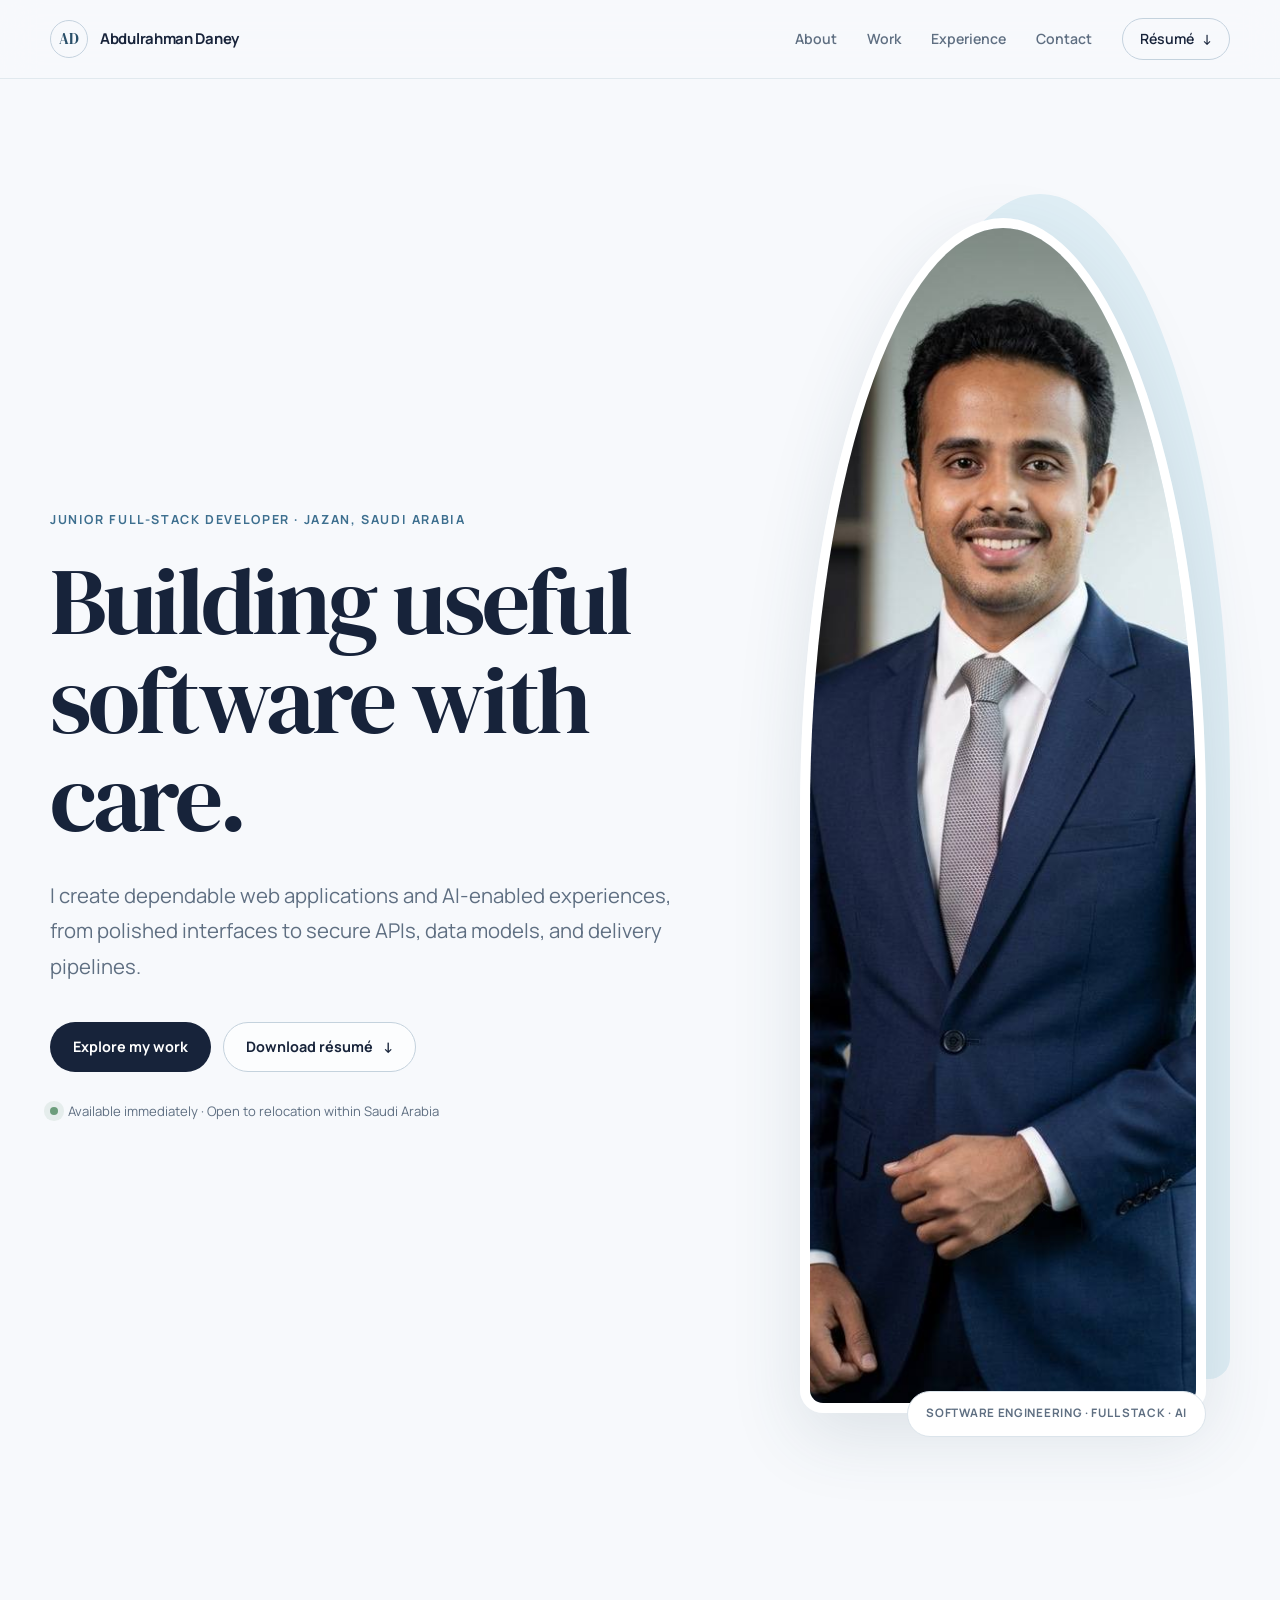
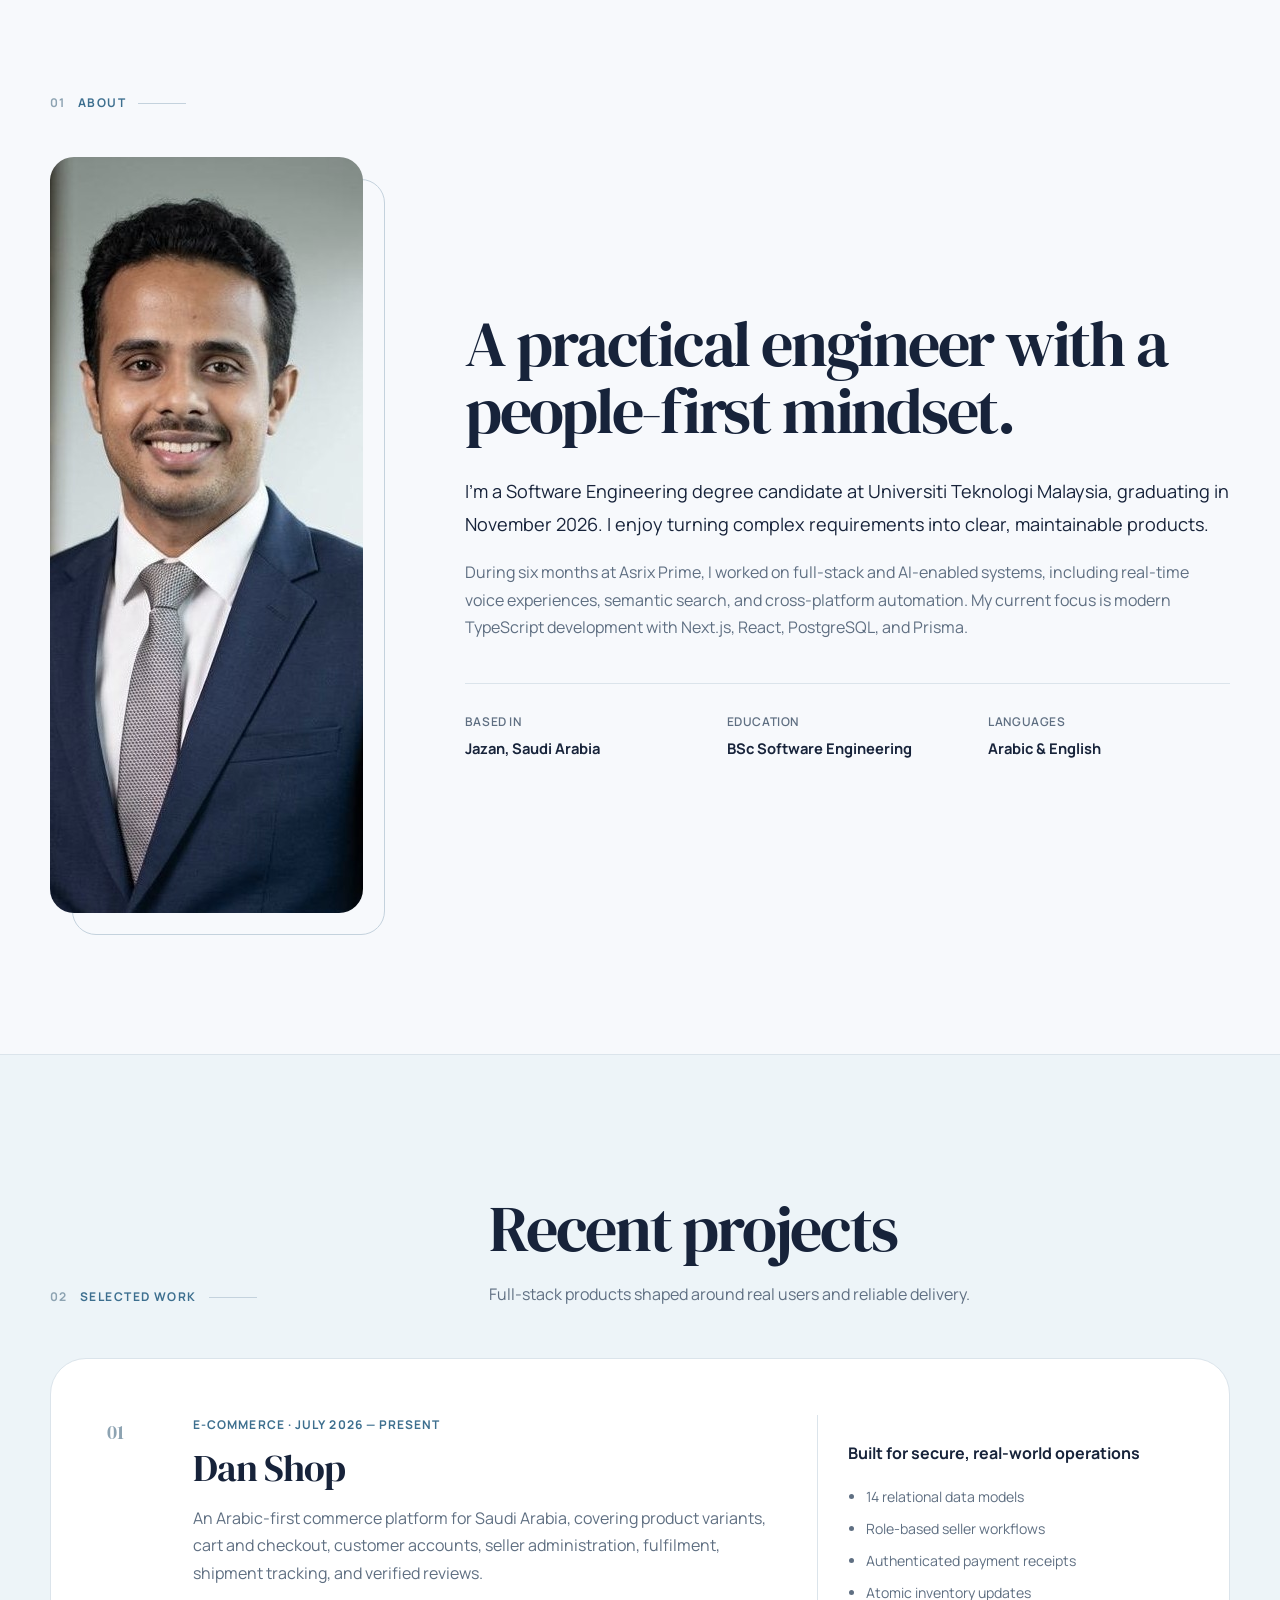
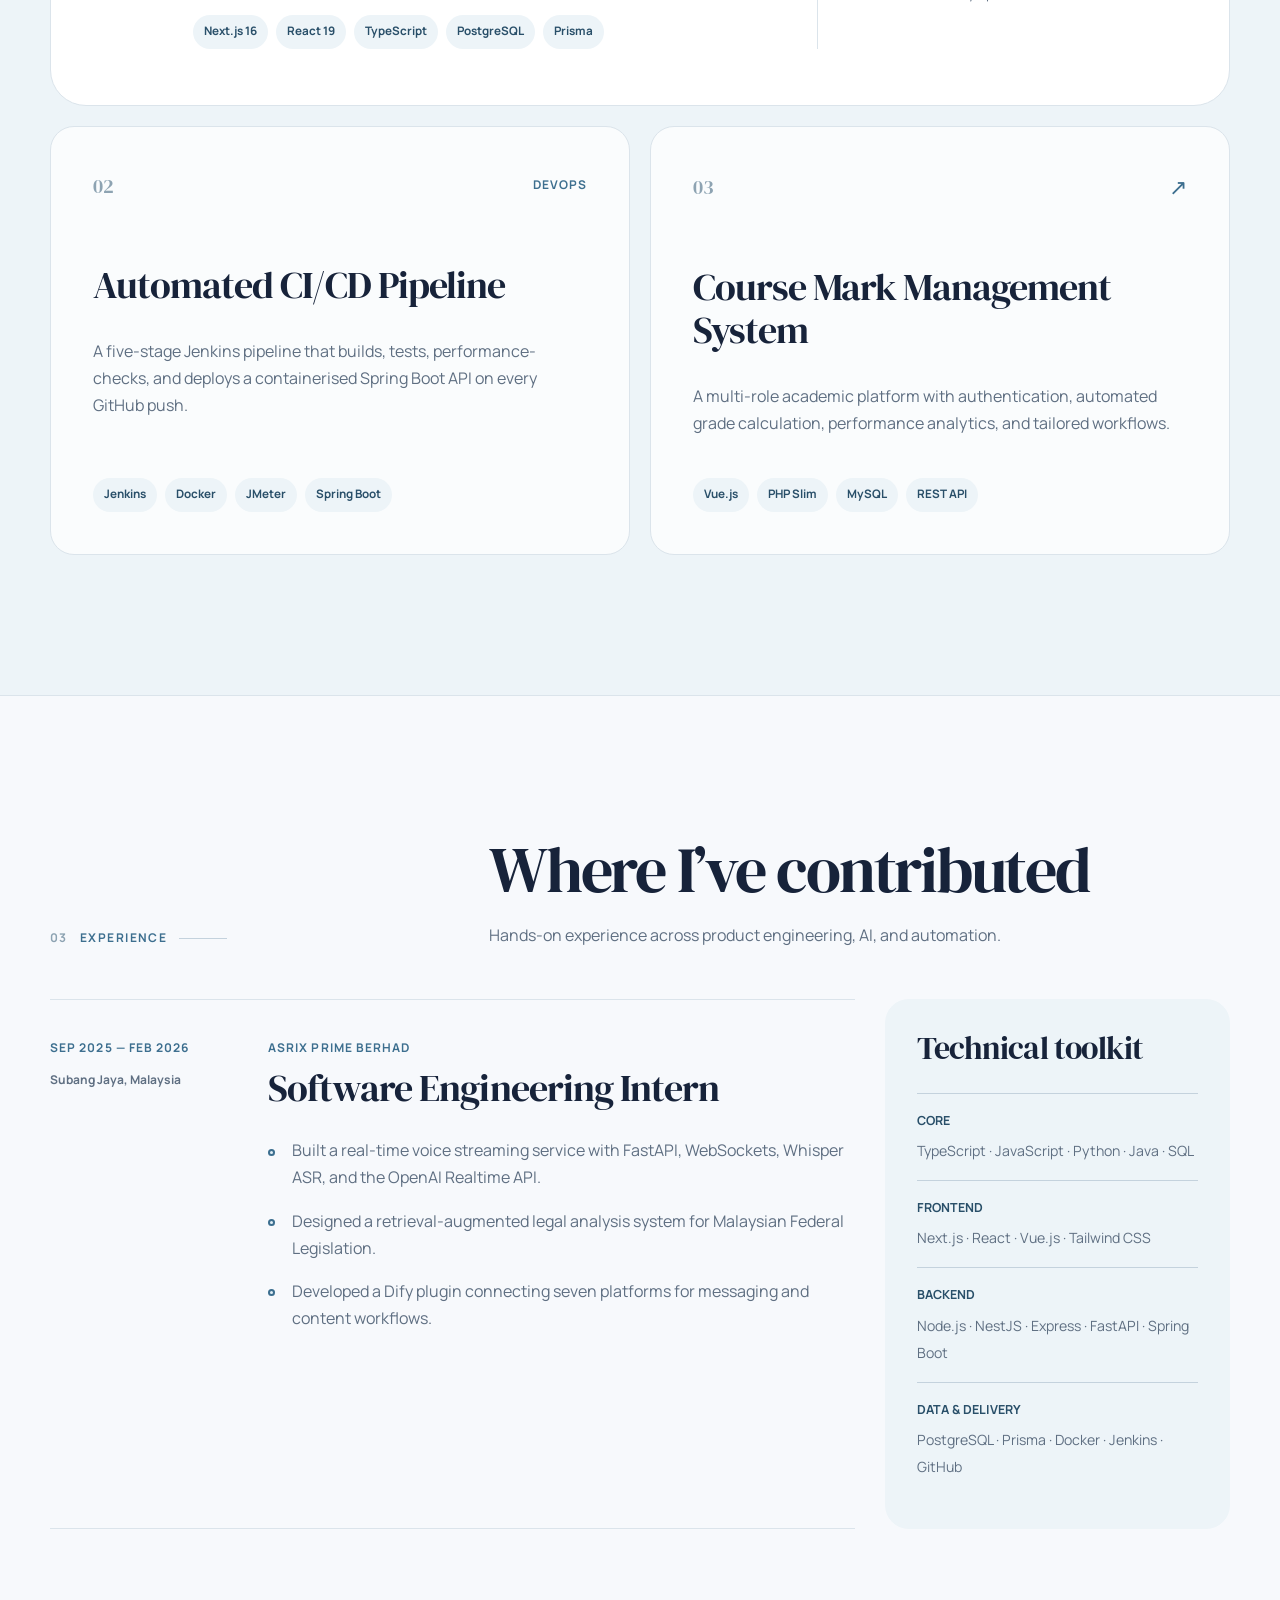
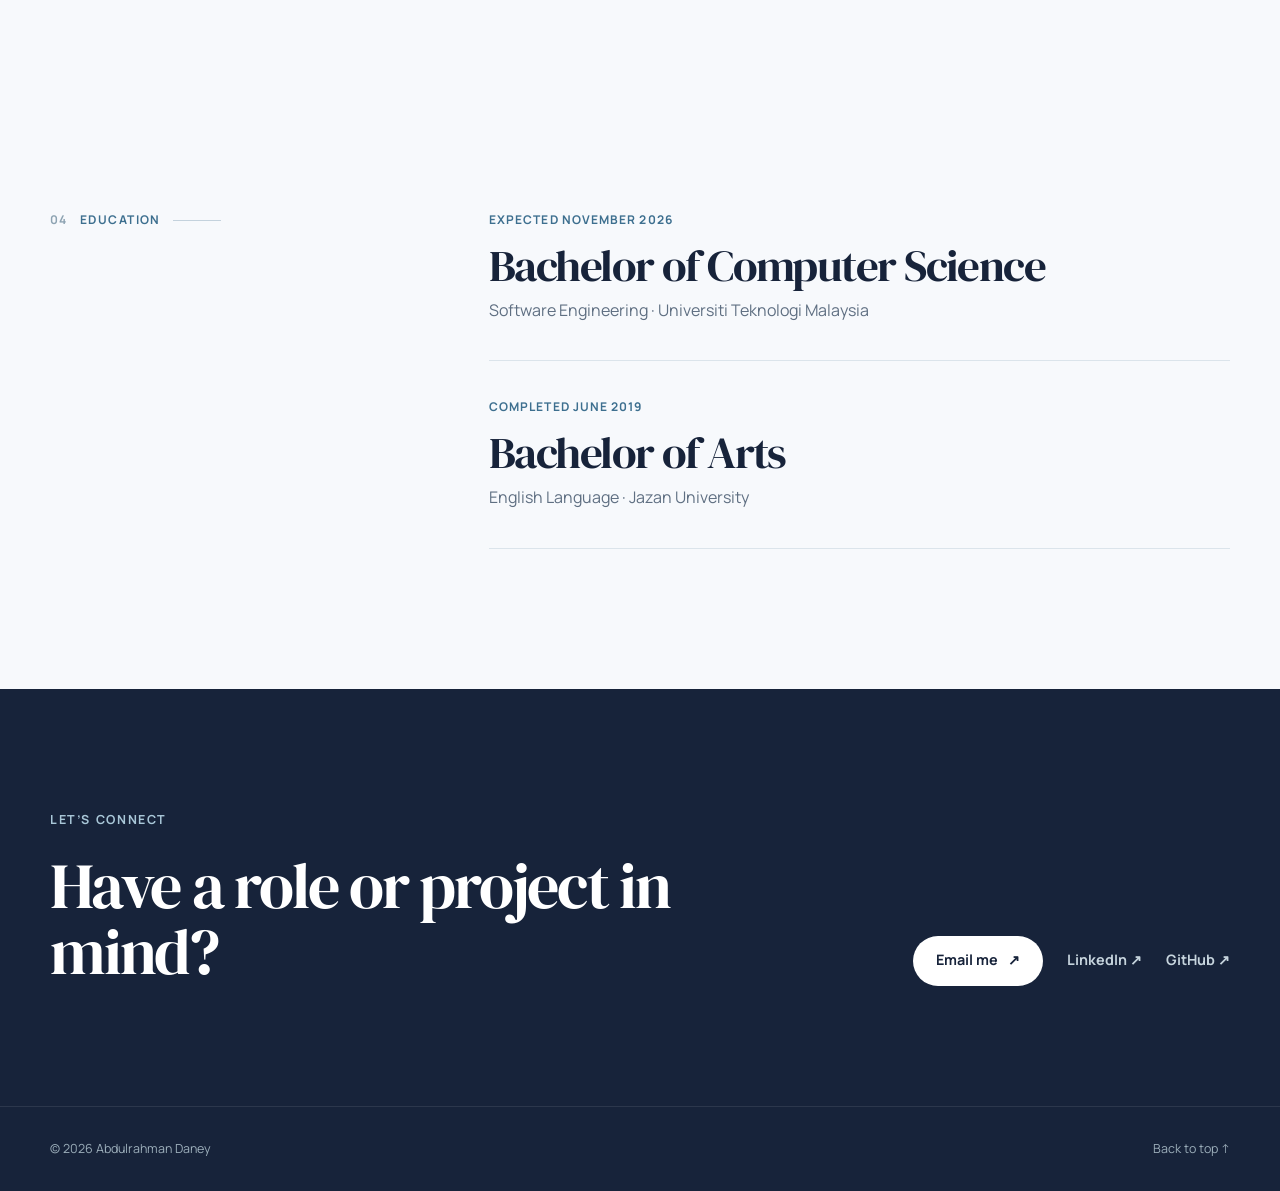
==== index.html @ d216046d "Redesign portfolio with light theme and updated resume" ====
<!DOCTYPE html>
<html lang="en">
  <head>
    <meta charset="UTF-8" />
    <meta name="viewport" content="width=device-width, initial-scale=1.0" />
    <meta
      name="description"
      content="Portfolio of Abdulrahman Daney, a junior full-stack developer building dependable web applications and AI-enabled experiences."
    />
    <meta name="theme-color" content="#f7f9fc" />
    <title>Abdulrahman Daney | Full-Stack Developer</title>
    <link rel="preconnect" href="https://fonts.googleapis.com" />
    <link rel="preconnect" href="https://fonts.gstatic.com" crossorigin />
    <link
      href="https://fonts.googleapis.com/css2?family=DM+Serif+Display&family=Manrope:wght@400;500;600;700&display=swap"
      rel="stylesheet"
    />
    <link rel="stylesheet" href="stylesheet.css" />
  </head>
  <body>
    <a class="skip-link" href="#main-content">Skip to content</a>

    <header class="site-header">
      <div class="shell nav-wrap">
        <a class="brand" href="#top" aria-label="Abdulrahman Daney, home">
          <span class="brand-mark" aria-hidden="true">AD</span>
          <span>Abdulrahman Daney</span>
        </a>

        <button
          class="menu-toggle"
          type="button"
          aria-expanded="false"
          aria-controls="site-nav"
        >
          <span class="menu-line"></span>
          <span class="menu-line"></span>
          <span class="sr-only">Open navigation</span>
        </button>

        <nav id="site-nav" class="site-nav" aria-label="Primary navigation">
          <a href="#about">About</a>
          <a href="#work">Work</a>
          <a href="#experience">Experience</a>
          <a href="#contact">Contact</a>
          <a class="nav-resume" href="Abdulrahman_Daney_Resume.pdf" download>
            Résumé <span aria-hidden="true">↓</span>
          </a>
        </nav>
      </div>
    </header>

    <main id="main-content">
      <section id="top" class="hero shell" aria-labelledby="hero-title">
        <div class="hero-copy">
          <p class="eyebrow">Junior full-stack developer · Jazan, Saudi Arabia</p>
          <h1 id="hero-title">Building useful software with care.</h1>
          <p class="hero-intro">
            I create dependable web applications and AI-enabled experiences,
            from polished interfaces to secure APIs, data models, and delivery
            pipelines.
          </p>
          <div class="hero-actions">
            <a class="button button-primary" href="#work">Explore my work</a>
            <a class="button button-secondary" href="Abdulrahman_Daney_Resume.pdf" download>
              Download résumé <span aria-hidden="true">↓</span>
            </a>
          </div>
          <p class="availability">
            <span class="status-dot" aria-hidden="true"></span>
            Available immediately · Open to relocation within Saudi Arabia
          </p>
        </div>

        <div class="hero-portrait" aria-label="Portrait of Abdulrahman Daney">
          <div class="portrait-backdrop" aria-hidden="true"></div>
          <img
            src="my photo2.jpg"
            alt="Abdulrahman Daney wearing a navy suit"
            width="864"
            height="1195"
            fetchpriority="high"
          />
          <p class="portrait-caption">Software engineering · Full stack · AI</p>
        </div>
      </section>

      <section id="about" class="section shell" aria-labelledby="about-title">
        <div class="section-label"><span>01</span> About</div>
        <div class="about-grid">
          <div class="about-image-wrap">
            <img
              src="my photo.jpg"
              alt="Close portrait of Abdulrahman Daney"
              width="603"
              height="756"
              loading="lazy"
            />
          </div>
          <div class="about-copy">
            <h2 id="about-title">A practical engineer with a people-first mindset.</h2>
            <p class="lead">
              I’m a Software Engineering degree candidate at Universiti Teknologi
              Malaysia, graduating in November 2026. I enjoy turning complex
              requirements into clear, maintainable products.
            </p>
            <p>
              During six months at Asrix Prime, I worked on full-stack and
              AI-enabled systems, including real-time voice experiences, semantic
              search, and cross-platform automation. My current focus is modern
              TypeScript development with Next.js, React, PostgreSQL, and Prisma.
            </p>
            <div class="about-facts" aria-label="Profile details">
              <div>
                <span>Based in</span>
                <strong>Jazan, Saudi Arabia</strong>
              </div>
              <div>
                <span>Education</span>
                <strong>BSc Software Engineering</strong>
              </div>
              <div>
                <span>Languages</span>
                <strong>Arabic & English</strong>
              </div>
            </div>
          </div>
        </div>
      </section>

      <section id="work" class="section section-tint" aria-labelledby="work-title">
        <div class="shell">
          <div class="section-heading">
            <div class="section-label"><span>02</span> Selected work</div>
            <div>
              <h2 id="work-title">Recent projects</h2>
              <p>Full-stack products shaped around real users and reliable delivery.</p>
            </div>
          </div>

          <article class="project-featured">
            <div class="project-number">01</div>
            <div class="project-content">
              <p class="project-type">E-commerce · July 2026 — present</p>
              <h3>Dan Shop</h3>
              <p>
                An Arabic-first commerce platform for Saudi Arabia, covering
                product variants, cart and checkout, customer accounts, seller
                administration, fulfilment, shipment tracking, and verified reviews.
              </p>
              <div class="tags" aria-label="Technologies used">
                <span>Next.js 16</span><span>React 19</span><span>TypeScript</span>
                <span>PostgreSQL</span><span>Prisma</span>
              </div>
            </div>
            <div class="project-aside">
              <p>Built for secure, real-world operations</p>
              <ul>
                <li>14 relational data models</li>
                <li>Role-based seller workflows</li>
                <li>Authenticated payment receipts</li>
                <li>Atomic inventory updates</li>
              </ul>
            </div>
          </article>

          <div class="project-grid">
            <article class="project-card">
              <div class="project-card-top">
                <span class="project-number">02</span>
                <span class="project-type">DevOps</span>
              </div>
              <h3>Automated CI/CD Pipeline</h3>
              <p>
                A five-stage Jenkins pipeline that builds, tests,
                performance-checks, and deploys a containerised Spring Boot API
                on every GitHub push.
              </p>
              <div class="tags" aria-label="Technologies used">
                <span>Jenkins</span><span>Docker</span><span>JMeter</span>
                <span>Spring Boot</span>
              </div>
            </article>

            <a
              class="project-card project-link"
              href="https://github.com/student-marks-system/student-marks-system"
              target="_blank"
              rel="noreferrer"
              aria-label="View Course Mark Management System on GitHub"
            >
              <div class="project-card-top">
                <span class="project-number">03</span>
                <span class="project-arrow" aria-hidden="true">↗</span>
              </div>
              <h3>Course Mark Management System</h3>
              <p>
                A multi-role academic platform with authentication, automated
                grade calculation, performance analytics, and tailored workflows.
              </p>
              <div class="tags" aria-label="Technologies used">
                <span>Vue.js</span><span>PHP Slim</span><span>MySQL</span>
                <span>REST API</span>
              </div>
            </a>
          </div>
        </div>
      </section>

      <section id="experience" class="section shell" aria-labelledby="experience-title">
        <div class="section-heading">
          <div class="section-label"><span>03</span> Experience</div>
          <div>
            <h2 id="experience-title">Where I’ve contributed</h2>
            <p>Hands-on experience across product engineering, AI, and automation.</p>
          </div>
        </div>

        <div class="experience-grid">
          <article class="experience-main">
            <div class="experience-meta">
              <p>Sep 2025 — Feb 2026</p>
              <p>Subang Jaya, Malaysia</p>
            </div>
            <div>
              <p class="company">Asrix Prime Berhad</p>
              <h3>Software Engineering Intern</h3>
              <ul class="detail-list">
                <li>
                  Built a real-time voice streaming service with FastAPI,
                  WebSockets, Whisper ASR, and the OpenAI Realtime API.
                </li>
                <li>
                  Designed a retrieval-augmented legal analysis system for
                  Malaysian Federal Legislation.
                </li>
                <li>
                  Developed a Dify plugin connecting seven platforms for
                  messaging and content workflows.
                </li>
              </ul>
            </div>
          </article>

          <aside class="skills-panel" aria-labelledby="skills-title">
            <h3 id="skills-title">Technical toolkit</h3>
            <div class="skill-group">
              <p>Core</p>
              <span>TypeScript · JavaScript · Python · Java · SQL</span>
            </div>
            <div class="skill-group">
              <p>Frontend</p>
              <span>Next.js · React · Vue.js · Tailwind CSS</span>
            </div>
            <div class="skill-group">
              <p>Backend</p>
              <span>Node.js · NestJS · Express · FastAPI · Spring Boot</span>
            </div>
            <div class="skill-group">
              <p>Data & delivery</p>
              <span>PostgreSQL · Prisma · Docker · Jenkins · GitHub</span>
            </div>
          </aside>
        </div>
      </section>

      <section class="section education-section shell" aria-labelledby="education-title">
        <div class="section-label"><span>04</span> Education</div>
        <div class="education-list">
          <article>
            <p>Expected November 2026</p>
            <h2 id="education-title">Bachelor of Computer Science</h2>
            <span>Software Engineering · Universiti Teknologi Malaysia</span>
          </article>
          <article>
            <p>Completed June 2019</p>
            <h2>Bachelor of Arts</h2>
            <span>English Language · Jazan University</span>
          </article>
        </div>
      </section>

      <section id="contact" class="contact-section">
        <div class="shell contact-inner">
          <div>
            <p class="eyebrow">Let’s connect</p>
            <h2>Have a role or project in mind?</h2>
          </div>
          <div class="contact-actions">
            <a class="button button-light" href="mailto:abood053111@gmail.com">
              Email me <span aria-hidden="true">↗</span>
            </a>
            <a
              href="https://www.linkedin.com/in/abdulrahman-daney-3bb663234/"
              target="_blank"
              rel="noreferrer"
            >LinkedIn <span aria-hidden="true">↗</span></a>
            <a
              href="https://github.com/abdulrahman-daney"
              target="_blank"
              rel="noreferrer"
            >GitHub <span aria-hidden="true">↗</span></a>
          </div>
        </div>
      </section>
    </main>

    <footer class="site-footer">
      <div class="shell">
        <p>© <span id="current-year"></span> Abdulrahman Daney</p>
        <a href="#top">Back to top <span aria-hidden="true">↑</span></a>
      </div>
    </footer>

    <script>
      const menuButton = document.querySelector(".menu-toggle");
      const navigation = document.querySelector(".site-nav");

      menuButton.addEventListener("click", () => {
        const isOpen = menuButton.getAttribute("aria-expanded") === "true";
        menuButton.setAttribute("aria-expanded", String(!isOpen));
        navigation.classList.toggle("is-open", !isOpen);
      });

      navigation.querySelectorAll("a").forEach((link) => {
        link.addEventListener("click", () => {
          menuButton.setAttribute("aria-expanded", "false");
          navigation.classList.remove("is-open");
        });
      });

      document.getElementById("current-year").textContent = new Date().getFullYear();
    </script>
  </body>
</html>
---- stylesheet.css ----
:root {
  --canvas: #f7f9fc;
  --surface: #ffffff;
  --surface-soft: #edf4f8;
  --ink: #17233a;
  --muted: #5f6f82;
  --accent: #3d6f8f;
  --accent-dark: #294f69;
  --accent-soft: #dfeef5;
  --line: #dbe4eb;
  --line-strong: #c4d2dd;
  --serif: "DM Serif Display", Georgia, serif;
  --sans: "Manrope", "Segoe UI", sans-serif;
  --shadow: 0 24px 70px rgba(47, 75, 96, 0.13);
  --radius-sm: 12px;
  --radius-md: 24px;
  --radius-lg: 36px;
}

* {
  box-sizing: border-box;
}

html {
  scroll-behavior: smooth;
  scroll-padding-top: 96px;
}

body {
  margin: 0;
  background: var(--canvas);
  color: var(--ink);
  font-family: var(--sans);
  font-size: 1rem;
  line-height: 1.7;
  -webkit-font-smoothing: antialiased;
}

img {
  display: block;
  max-width: 100%;
}

a {
  color: inherit;
  text-decoration: none;
}

button,
a {
  -webkit-tap-highlight-color: transparent;
}

:focus-visible {
  outline: 3px solid rgba(61, 111, 143, 0.4);
  outline-offset: 4px;
}

.skip-link {
  position: fixed;
  top: 12px;
  left: 12px;
  z-index: 100;
  padding: 10px 16px;
  border-radius: 8px;
  background: var(--ink);
  color: #fff;
  transform: translateY(-150%);
}

.skip-link:focus {
  transform: translateY(0);
}

.sr-only {
  position: absolute;
  width: 1px;
  height: 1px;
  padding: 0;
  margin: -1px;
  overflow: hidden;
  clip: rect(0, 0, 0, 0);
  white-space: nowrap;
  border: 0;
}

.shell {
  width: min(1180px, calc(100% - 48px));
  margin-inline: auto;
}

.site-header {
  position: sticky;
  top: 0;
  z-index: 50;
  border-bottom: 1px solid rgba(219, 228, 235, 0.78);
  background: rgba(247, 249, 252, 0.88);
  backdrop-filter: blur(18px);
}

.nav-wrap {
  display: flex;
  min-height: 78px;
  align-items: center;
  justify-content: space-between;
}

.brand {
  display: inline-flex;
  align-items: center;
  gap: 12px;
  font-size: 0.93rem;
  font-weight: 700;
  letter-spacing: -0.02em;
}

.brand-mark {
  display: grid;
  width: 38px;
  height: 38px;
  place-items: center;
  border: 1px solid var(--line-strong);
  border-radius: 50%;
  color: var(--accent-dark);
  font-family: var(--serif);
  font-size: 0.95rem;
  font-weight: 400;
}

.site-nav {
  display: flex;
  align-items: center;
  gap: 30px;
  color: var(--muted);
  font-size: 0.88rem;
  font-weight: 600;
}

.site-nav a {
  transition: color 180ms ease;
}

.site-nav a:hover {
  color: var(--accent-dark);
}

.site-nav .nav-resume {
  display: inline-flex;
  min-height: 42px;
  align-items: center;
  gap: 8px;
  padding: 0 17px;
  border: 1px solid var(--line-strong);
  border-radius: 999px;
  color: var(--ink);
}

.menu-toggle {
  display: none;
  width: 44px;
  height: 44px;
  border: 1px solid var(--line);
  border-radius: 50%;
  background: var(--surface);
}

.menu-line {
  display: block;
  width: 18px;
  height: 1.5px;
  margin: 5px auto;
  background: var(--ink);
}

.hero {
  display: grid;
  min-height: calc(100vh - 78px);
  grid-template-columns: minmax(0, 1.08fr) minmax(340px, 0.78fr);
  gap: clamp(48px, 8vw, 116px);
  align-items: center;
  padding-block: clamp(68px, 9vw, 124px);
}

.eyebrow {
  margin: 0 0 22px;
  color: var(--accent);
  font-size: 0.78rem;
  font-weight: 700;
  letter-spacing: 0.13em;
  text-transform: uppercase;
}

.hero h1,
.section h2,
.contact-section h2 {
  margin: 0;
  font-family: var(--serif);
  font-weight: 400;
  letter-spacing: -0.035em;
  line-height: 1.04;
}

.hero h1 {
  max-width: 710px;
  font-size: clamp(4rem, 7.4vw, 7rem);
}

.hero-intro {
  max-width: 650px;
  margin: 30px 0 0;
  color: var(--muted);
  font-size: clamp(1.08rem, 1.65vw, 1.27rem);
  line-height: 1.75;
}

.hero-actions {
  display: flex;
  flex-wrap: wrap;
  gap: 12px;
  margin-top: 38px;
}

.button {
  display: inline-flex;
  min-height: 50px;
  align-items: center;
  justify-content: center;
  gap: 10px;
  padding: 0 22px;
  border: 1px solid transparent;
  border-radius: 999px;
  font-size: 0.9rem;
  font-weight: 700;
  transition: transform 180ms ease, background 180ms ease, border-color 180ms ease;
}

.button:hover {
  transform: translateY(-2px);
}

.button-primary {
  background: var(--ink);
  color: #fff;
}

.button-primary:hover {
  background: var(--accent-dark);
}

.button-secondary {
  border-color: var(--line-strong);
  background: rgba(255, 255, 255, 0.66);
}

.button-secondary:hover {
  border-color: var(--accent);
}

.availability {
  display: flex;
  align-items: center;
  gap: 10px;
  margin: 28px 0 0;
  color: var(--muted);
  font-size: 0.82rem;
}

.status-dot {
  width: 8px;
  height: 8px;
  border-radius: 50%;
  background: #6c9d7c;
  box-shadow: 0 0 0 6px rgba(108, 157, 124, 0.13);
}

.hero-portrait {
  position: relative;
  justify-self: end;
  width: min(100%, 430px);
  padding: 24px 24px 0 0;
}

.portrait-backdrop {
  position: absolute;
  inset: 0 0 58px 50px;
  border-radius: 52% 52% 22px 22px;
  background: var(--accent-soft);
}

.hero-portrait img {
  position: relative;
  z-index: 1;
  width: 100%;
  aspect-ratio: 4 / 5;
  border: 10px solid var(--surface);
  border-radius: 52% 52% 24px 24px;
  box-shadow: var(--shadow);
  object-fit: cover;
  object-position: center 16%;
}

.portrait-caption {
  position: relative;
  z-index: 2;
  width: fit-content;
  margin: -22px 0 0 auto;
  padding: 12px 18px;
  border: 1px solid var(--line);
  border-radius: 999px;
  background: var(--surface);
  color: var(--muted);
  font-size: 0.73rem;
  font-weight: 700;
  letter-spacing: 0.06em;
  text-transform: uppercase;
}

.section {
  padding-block: clamp(88px, 11vw, 150px);
}

.section-tint {
  border-block: 1px solid var(--line);
  background: var(--surface-soft);
}

.section-label {
  display: flex;
  align-items: center;
  gap: 12px;
  color: var(--accent);
  font-size: 0.75rem;
  font-weight: 700;
  letter-spacing: 0.12em;
  text-transform: uppercase;
}

.section-label::after {
  width: 48px;
  height: 1px;
  background: var(--line-strong);
  content: "";
}

.section-label span {
  color: #8da3b2;
}

.about-grid {
  display: grid;
  grid-template-columns: minmax(240px, 0.58fr) minmax(0, 1.42fr);
  gap: clamp(52px, 8vw, 110px);
  align-items: center;
  margin-top: 44px;
}

.about-image-wrap {
  position: relative;
  max-width: 340px;
}

.about-image-wrap::before {
  position: absolute;
  inset: 22px -22px -22px 22px;
  z-index: -1;
  border: 1px solid var(--line-strong);
  border-radius: var(--radius-md);
  content: "";
}

.about-image-wrap img {
  width: 100%;
  aspect-ratio: 4 / 5;
  border-radius: var(--radius-md);
  object-fit: cover;
  object-position: center 14%;
  filter: saturate(0.82);
}

.about-copy h2,
.section-heading h2,
.contact-section h2 {
  font-size: clamp(2.65rem, 5vw, 4.5rem);
}

.about-copy .lead {
  margin: 30px 0 18px;
  color: var(--ink);
  font-size: 1.13rem;
  line-height: 1.85;
}

.about-copy > p:not(.lead) {
  color: var(--muted);
}

.about-facts {
  display: grid;
  grid-template-columns: repeat(3, 1fr);
  gap: 20px;
  margin-top: 42px;
  padding-top: 28px;
  border-top: 1px solid var(--line);
}

.about-facts div {
  display: flex;
  flex-direction: column;
  gap: 5px;
}

.about-facts span {
  color: var(--muted);
  font-size: 0.75rem;
  font-weight: 600;
  letter-spacing: 0.05em;
  text-transform: uppercase;
}

.about-facts strong {
  font-size: 0.92rem;
  line-height: 1.5;
}

.section-heading {
  display: grid;
  grid-template-columns: 0.7fr 1.3fr;
  gap: 40px;
  align-items: end;
  margin-bottom: 50px;
}

.section-heading p {
  max-width: 570px;
  margin: 18px 0 0;
  color: var(--muted);
}

.project-featured {
  display: grid;
  grid-template-columns: 56px minmax(0, 1.25fr) minmax(240px, 0.75fr);
  gap: 30px;
  padding: clamp(30px, 5vw, 56px);
  border: 1px solid var(--line);
  border-radius: var(--radius-lg);
  background: var(--surface);
}

.project-number {
  color: #8da3b2;
  font-family: var(--serif);
  font-size: 1.25rem;
}

.project-type,
.experience-meta p,
.company,
.education-list article > p {
  margin: 0;
  color: var(--accent);
  font-size: 0.75rem;
  font-weight: 700;
  letter-spacing: 0.09em;
  text-transform: uppercase;
}

.project-content h3,
.project-card h3,
.experience-main h3,
.skills-panel h3 {
  margin: 11px 0 16px;
  font-family: var(--serif);
  font-size: clamp(1.8rem, 3vw, 2.7rem);
  font-weight: 400;
  letter-spacing: -0.025em;
  line-height: 1.12;
}

.project-content > p:not(.project-type),
.project-card > p {
  color: var(--muted);
}

.project-aside {
  align-self: stretch;
  padding: 25px 0 25px 30px;
  border-left: 1px solid var(--line);
}

.project-aside > p {
  margin-top: 0;
  font-weight: 700;
}

.project-aside ul {
  margin: 18px 0 0;
  padding-left: 18px;
  color: var(--muted);
  font-size: 0.88rem;
}

.project-aside li + li {
  margin-top: 8px;
}

.tags {
  display: flex;
  flex-wrap: wrap;
  gap: 8px;
  margin-top: 28px;
}

.tags span {
  padding: 7px 11px;
  border-radius: 999px;
  background: var(--surface-soft);
  color: var(--accent-dark);
  font-size: 0.73rem;
  font-weight: 700;
}

.project-grid {
  display: grid;
  grid-template-columns: repeat(2, 1fr);
  gap: 20px;
  margin-top: 20px;
}

.project-card {
  display: flex;
  min-height: 380px;
  flex-direction: column;
  padding: clamp(28px, 4vw, 42px);
  border: 1px solid var(--line);
  border-radius: var(--radius-md);
  background: rgba(255, 255, 255, 0.74);
}

.project-card-top {
  display: flex;
  align-items: center;
  justify-content: space-between;
}

.project-card h3 {
  margin-top: 60px;
}

.project-card .tags {
  margin-top: auto;
  padding-top: 24px;
}

.project-arrow {
  color: var(--accent);
  font-size: 1.35rem;
  transition: transform 180ms ease;
}

.project-link {
  transition: border-color 180ms ease, transform 180ms ease, box-shadow 180ms ease;
}

.project-link:hover {
  border-color: var(--line-strong);
  box-shadow: 0 18px 50px rgba(47, 75, 96, 0.09);
  transform: translateY(-4px);
}

.project-link:hover .project-arrow {
  transform: translate(3px, -3px);
}

.experience-grid {
  display: grid;
  grid-template-columns: minmax(0, 1.4fr) minmax(280px, 0.6fr);
  gap: 30px;
}

.experience-main {
  display: grid;
  grid-template-columns: 180px minmax(0, 1fr);
  gap: 38px;
  padding: 38px 0;
  border-block: 1px solid var(--line);
}

.experience-meta p + p {
  margin-top: 12px;
  color: var(--muted);
  letter-spacing: 0;
  text-transform: none;
}

.experience-main .company {
  margin-bottom: 8px;
}

.experience-main h3 {
  margin-top: 0;
}

.detail-list {
  margin: 28px 0 0;
  padding: 0;
  list-style: none;
}

.detail-list li {
  position: relative;
  padding-left: 24px;
  color: var(--muted);
}

.detail-list li::before {
  position: absolute;
  top: 0.72em;
  left: 0;
  width: 7px;
  height: 7px;
  border-radius: 50%;
  background: var(--accent-soft);
  box-shadow: inset 0 0 0 2px var(--accent);
  content: "";
}

.detail-list li + li {
  margin-top: 16px;
}

.skills-panel {
  padding: 32px;
  border-radius: var(--radius-md);
  background: var(--surface-soft);
}

.skills-panel h3 {
  margin: 0 0 26px;
  font-size: 2rem;
}

.skill-group {
  padding: 16px 0;
  border-top: 1px solid var(--line-strong);
}

.skill-group p {
  margin: 0 0 6px;
  color: var(--accent-dark);
  font-size: 0.78rem;
  font-weight: 700;
  text-transform: uppercase;
}

.skill-group span {
  color: var(--muted);
  font-size: 0.88rem;
}

.education-section {
  display: grid;
  grid-template-columns: 0.7fr 1.3fr;
  gap: 40px;
}

.education-section .section-label {
  align-self: start;
}

.education-list article {
  padding: 0 0 36px;
  border-bottom: 1px solid var(--line);
}

.education-list article + article {
  padding-top: 36px;
}

.education-list h2 {
  margin: 12px 0 8px;
  font-size: clamp(2rem, 3.5vw, 3.3rem);
}

.education-list span {
  color: var(--muted);
}

.contact-section {
  background: var(--ink);
  color: #fff;
}

.contact-inner {
  display: grid;
  grid-template-columns: minmax(0, 1.2fr) minmax(330px, 0.8fr);
  gap: 48px;
  align-items: end;
  padding-block: clamp(76px, 10vw, 120px);
}

.contact-section .eyebrow {
  color: #a9c7d8;
}

.contact-section h2 {
  max-width: 690px;
}

.contact-actions {
  display: flex;
  flex-wrap: wrap;
  gap: 16px 24px;
  align-items: center;
  justify-content: flex-end;
}

.contact-actions > a:not(.button) {
  padding-block: 12px;
  color: #c6d4dd;
  font-size: 0.9rem;
  font-weight: 700;
}

.contact-actions > a:hover {
  color: #fff;
}

.button-light {
  background: #fff;
  color: var(--ink);
}

.site-footer {
  border-top: 1px solid rgba(255, 255, 255, 0.09);
  background: var(--ink);
  color: #9caeba;
}

.site-footer .shell {
  display: flex;
  min-height: 84px;
  align-items: center;
  justify-content: space-between;
  font-size: 0.78rem;
}

.site-footer p {
  margin: 0;
}

.site-footer a:hover {
  color: #fff;
}

@media (max-width: 920px) {
  .hero {
    min-height: auto;
    grid-template-columns: 1fr 0.72fr;
    gap: 40px;
  }

  .hero h1 {
    font-size: clamp(3.7rem, 9vw, 5.5rem);
  }

  .about-facts {
    grid-template-columns: 1fr;
  }

  .project-featured {
    grid-template-columns: 42px 1fr;
  }

  .project-aside {
    grid-column: 2;
    padding: 24px 0 0;
    border-top: 1px solid var(--line);
    border-left: 0;
  }

  .experience-grid {
    grid-template-columns: 1fr;
  }

  .contact-inner {
    grid-template-columns: 1fr;
    align-items: start;
  }

  .contact-actions {
    justify-content: flex-start;
  }
}

@media (max-width: 760px) {
  .shell {
    width: min(100% - 32px, 620px);
  }

  .nav-wrap {
    min-height: 70px;
  }

  .menu-toggle {
    display: block;
  }

  .site-nav {
    position: absolute;
    top: 69px;
    right: 16px;
    left: 16px;
    display: none;
    flex-direction: column;
    align-items: stretch;
    gap: 0;
    padding: 16px;
    border: 1px solid var(--line);
    border-radius: 18px;
    background: var(--surface);
    box-shadow: var(--shadow);
  }

  .site-nav.is-open {
    display: flex;
  }

  .site-nav a {
    padding: 12px 10px;
  }

  .site-nav .nav-resume {
    margin-top: 8px;
    justify-content: center;
  }

  .hero {
    grid-template-columns: 1fr;
    padding-block: 58px 88px;
  }

  .hero h1 {
    font-size: clamp(3.3rem, 16vw, 5rem);
  }

  .hero-portrait {
    width: min(88%, 390px);
    justify-self: center;
    margin-top: 20px;
  }

  .about-grid,
  .section-heading,
  .education-section {
    grid-template-columns: 1fr;
  }

  .about-image-wrap {
    width: min(74%, 320px);
  }

  .project-featured {
    grid-template-columns: 1fr;
  }

  .project-featured > .project-number,
  .project-aside {
    grid-column: 1;
  }

  .project-grid {
    grid-template-columns: 1fr;
  }

  .project-card {
    min-height: 340px;
  }

  .experience-main {
    grid-template-columns: 1fr;
  }
}

@media (max-width: 480px) {
  .brand > span:last-child {
    display: none;
  }

  .hero-actions {
    flex-direction: column;
  }

  .button {
    width: 100%;
  }

  .availability {
    align-items: flex-start;
  }

  .status-dot {
    flex: 0 0 auto;
    margin-top: 8px;
  }

  .portrait-caption {
    margin-inline: auto;
    text-align: center;
  }

  .project-featured,
  .project-card,
  .skills-panel {
    border-radius: 20px;
  }

  .contact-actions {
    align-items: stretch;
    flex-direction: column;
  }

  .contact-actions > a:not(.button) {
    border-bottom: 1px solid rgba(255, 255, 255, 0.14);
  }

  .site-footer .shell {
    min-height: 100px;
    flex-direction: column;
    justify-content: center;
    gap: 6px;
  }
}

@media (prefers-reduced-motion: reduce) {
  html {
    scroll-behavior: auto;
  }

  *,
  *::before,
  *::after {
    transition-duration: 0.01ms !important;
  }
}
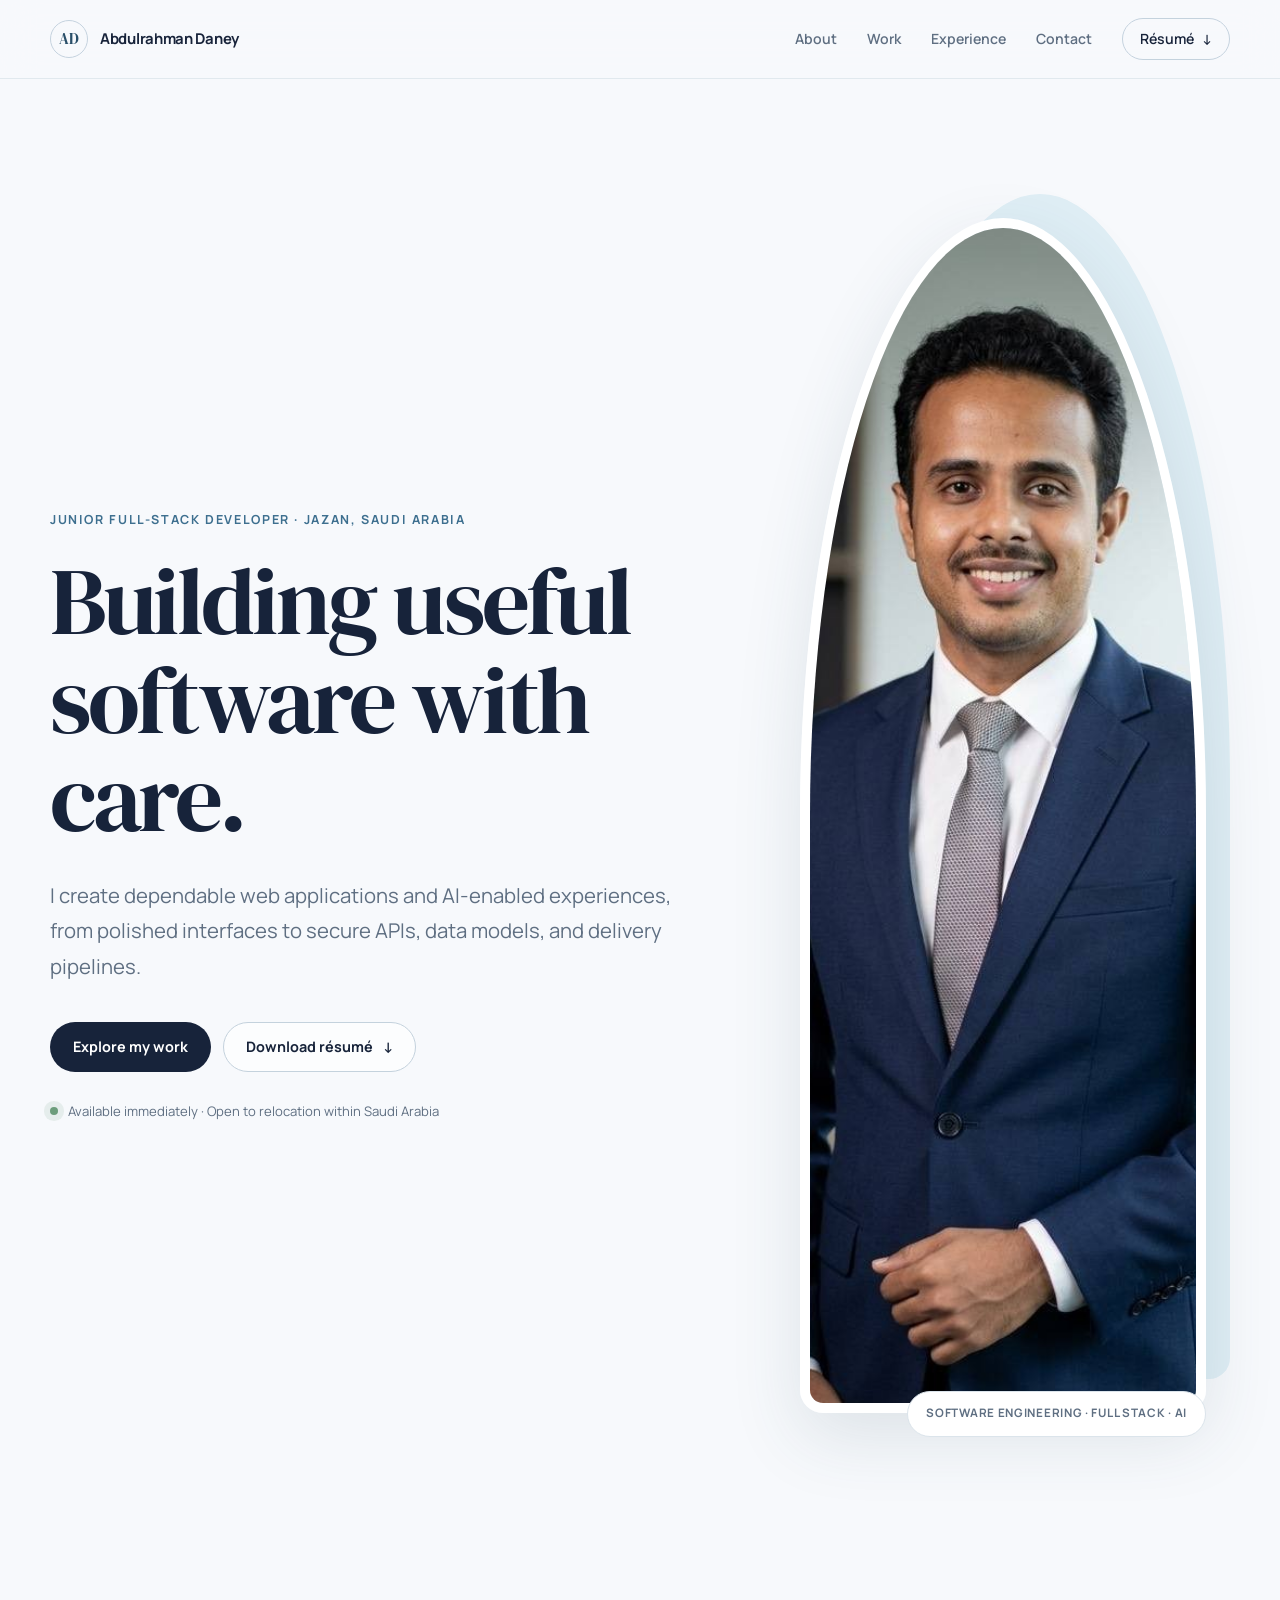
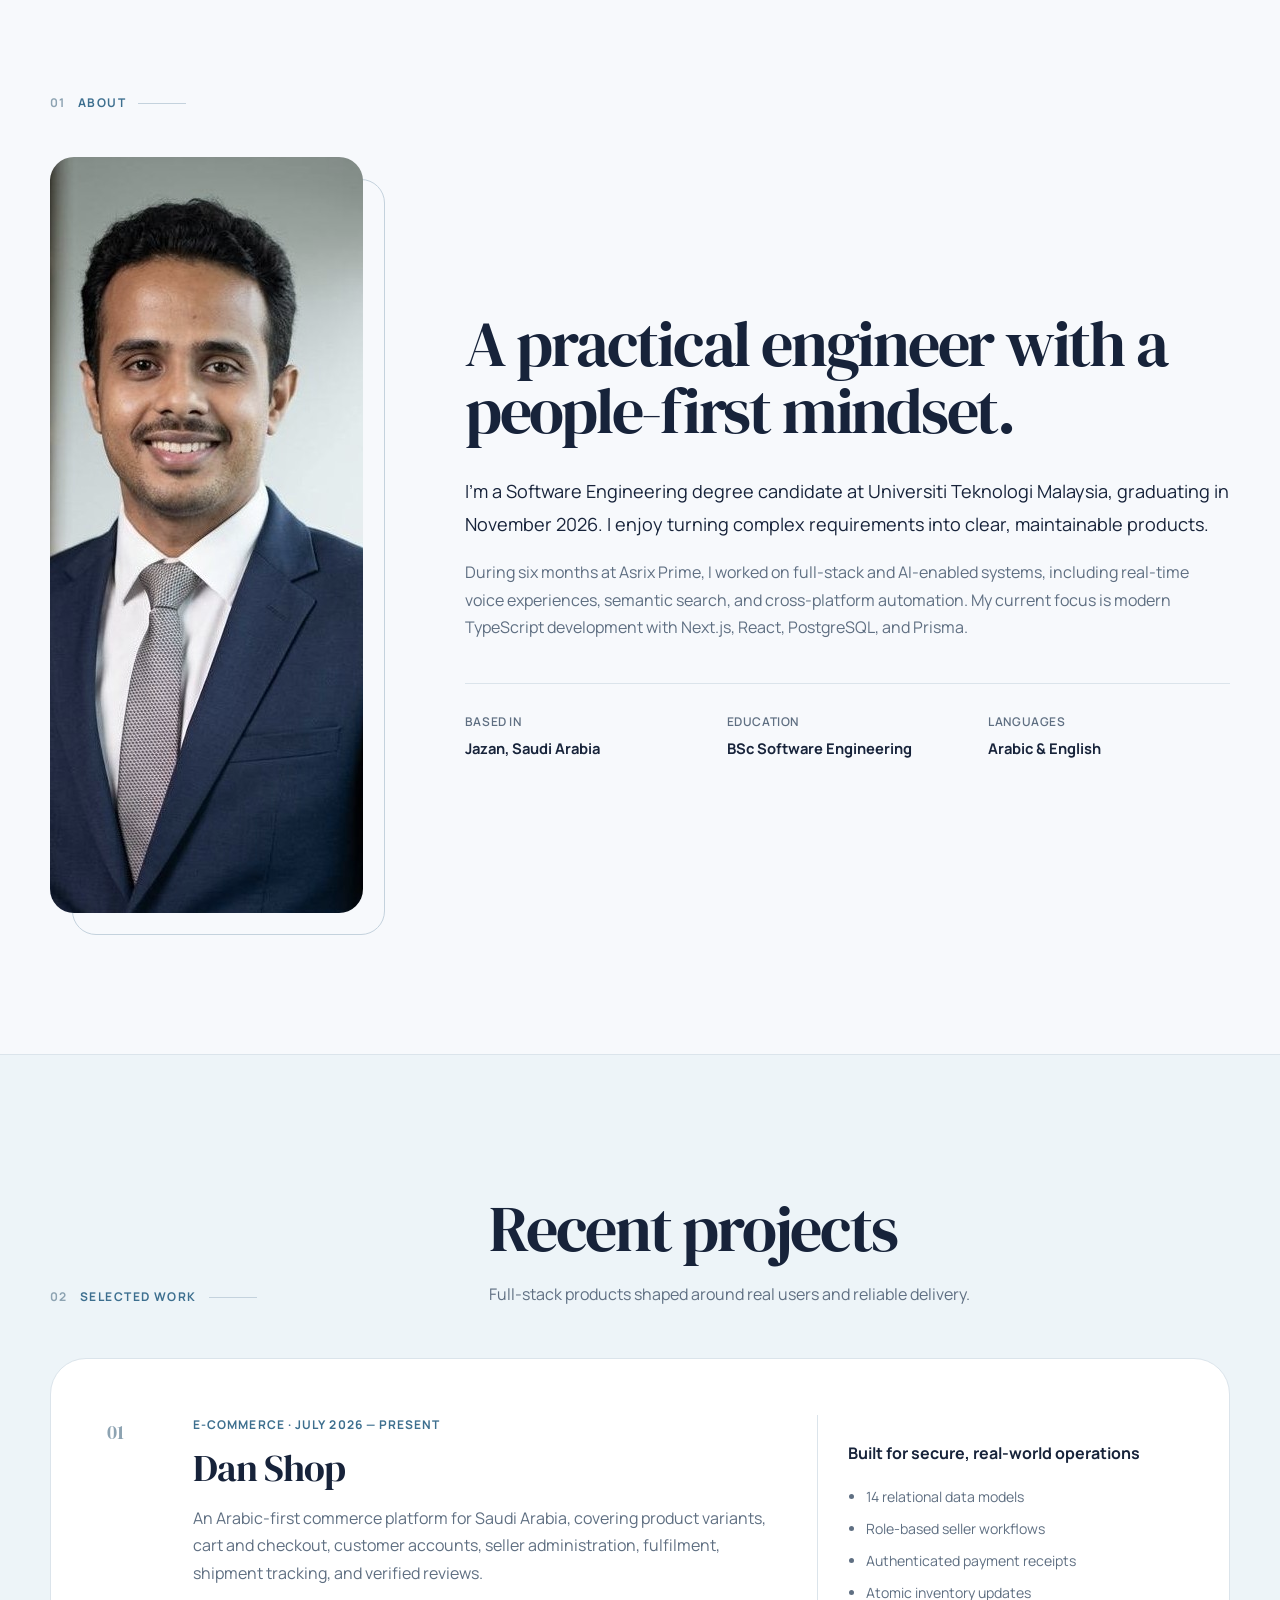
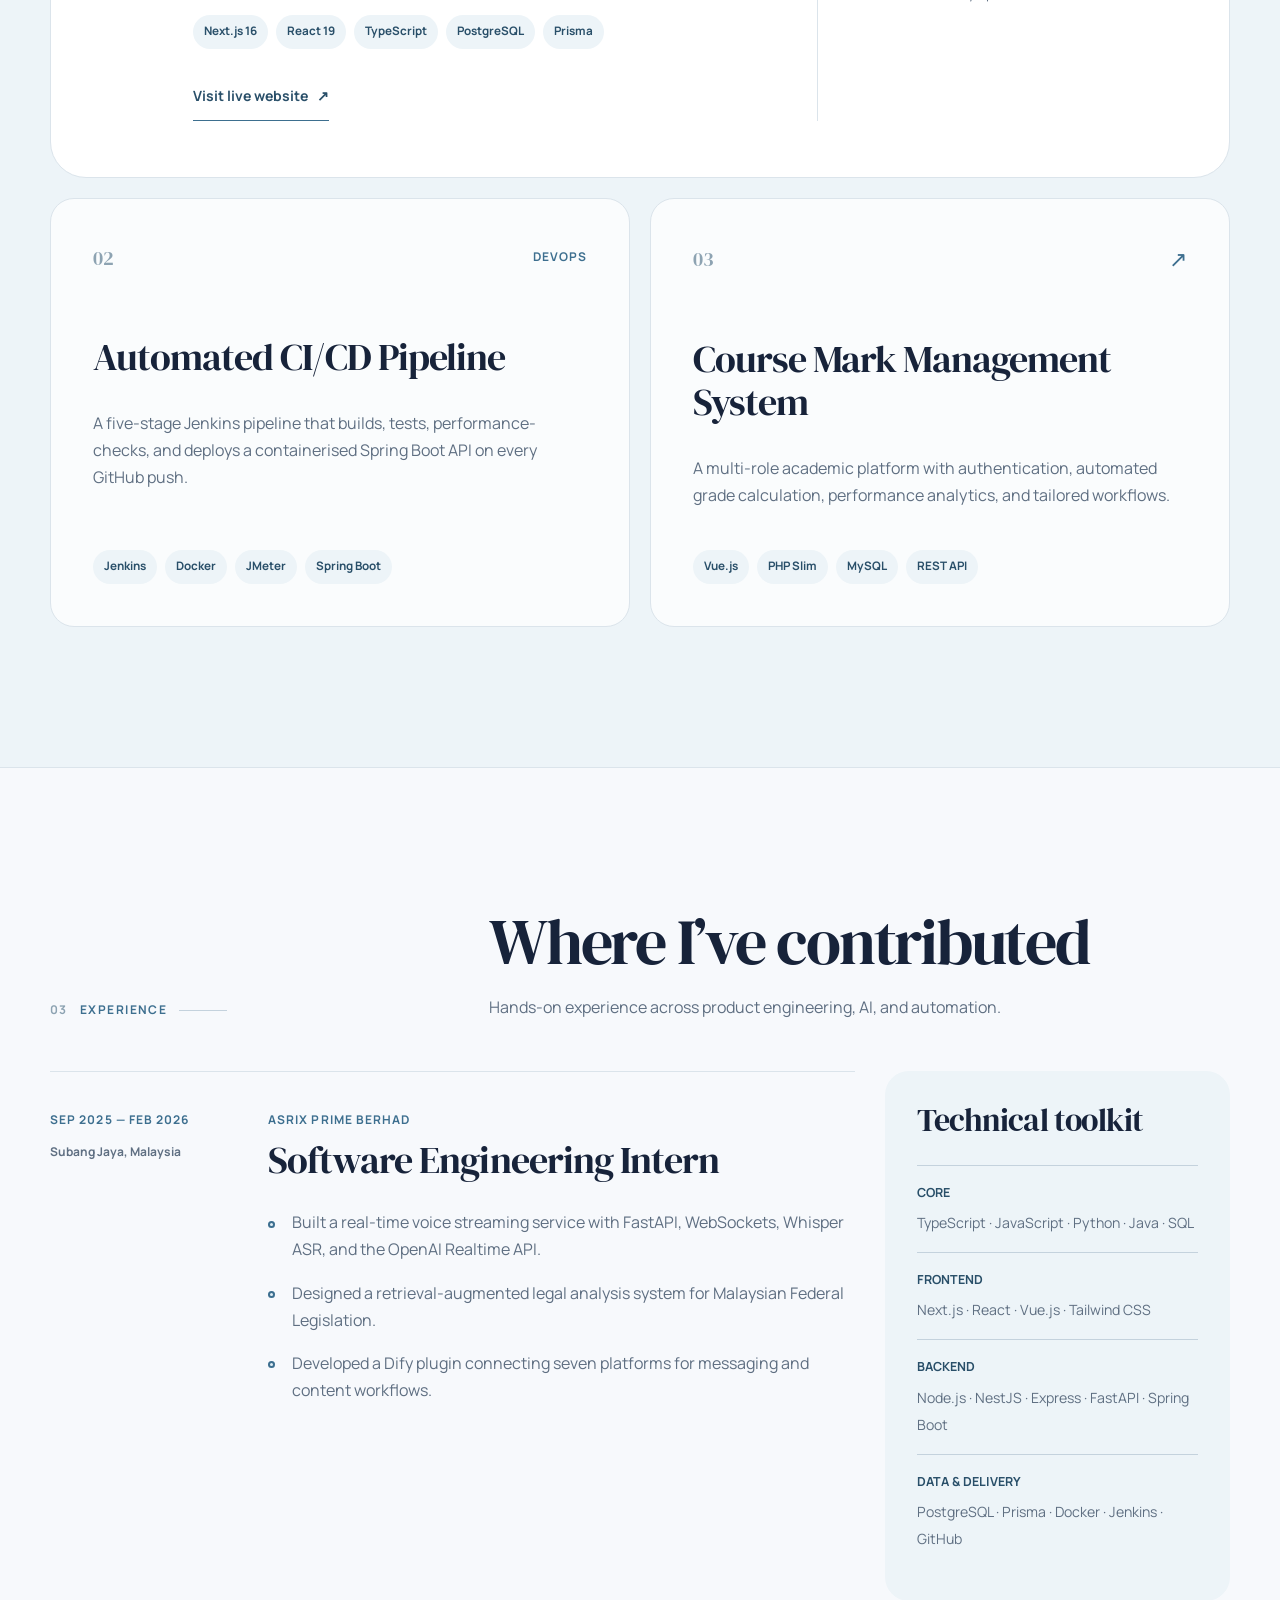
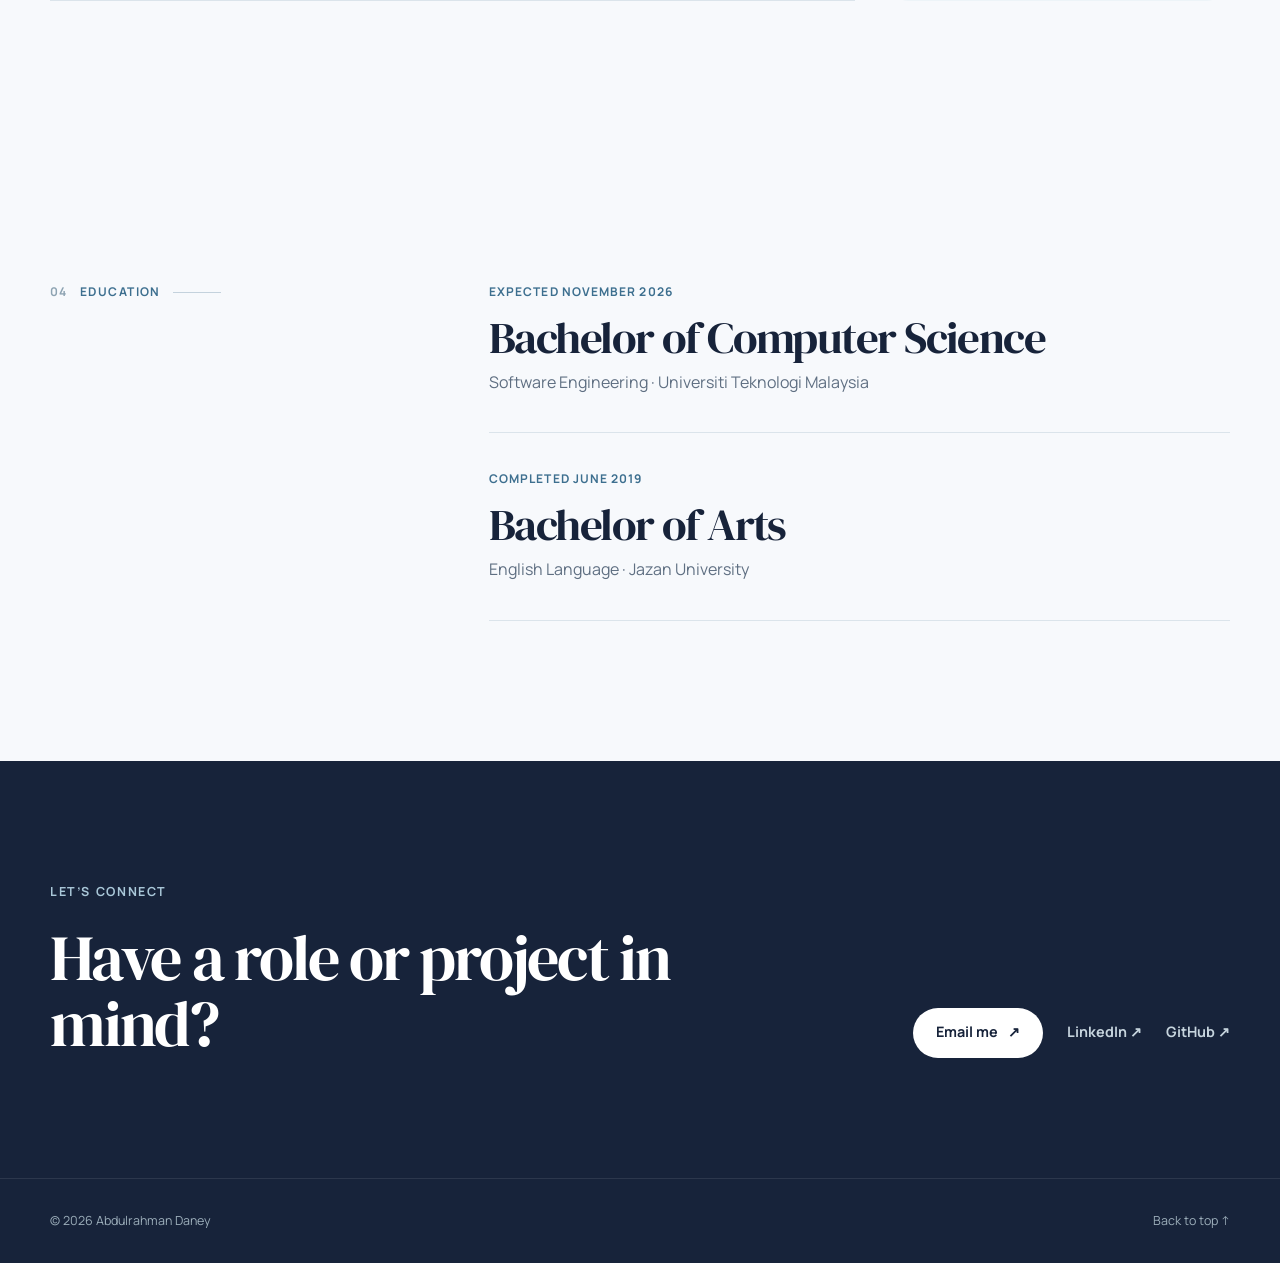
==== commit ea10f311: "Add Dan Shop live website link" ====
--- a/index.html
+++ b/index.html
@@ -152,6 +152,14 @@
                 <span>Next.js 16</span><span>React 19</span><span>TypeScript</span>
                 <span>PostgreSQL</span><span>Prisma</span>
               </div>
+              <a
+                class="project-live-link"
+                href="https://dan-shop.vercel.app/"
+                target="_blank"
+                rel="noreferrer"
+              >
+                Visit live website <span aria-hidden="true">↗</span>
+              </a>
             </div>
             <div class="project-aside">
               <p>Built for secure, real-world operations</p>
--- a/stylesheet.css
+++ b/stylesheet.css
@@ -519,6 +519,25 @@
   font-weight: 700;
 }
 
+.project-live-link {
+  display: inline-flex;
+  min-height: 44px;
+  align-items: center;
+  gap: 9px;
+  margin-top: 28px;
+  padding-bottom: 4px;
+  border-bottom: 1px solid var(--accent);
+  color: var(--accent-dark);
+  font-size: 0.88rem;
+  font-weight: 700;
+  transition: color 180ms ease, border-color 180ms ease;
+}
+
+.project-live-link:hover {
+  border-color: var(--ink);
+  color: var(--ink);
+}
+
 .project-grid {
   display: grid;
   grid-template-columns: repeat(2, 1fr);
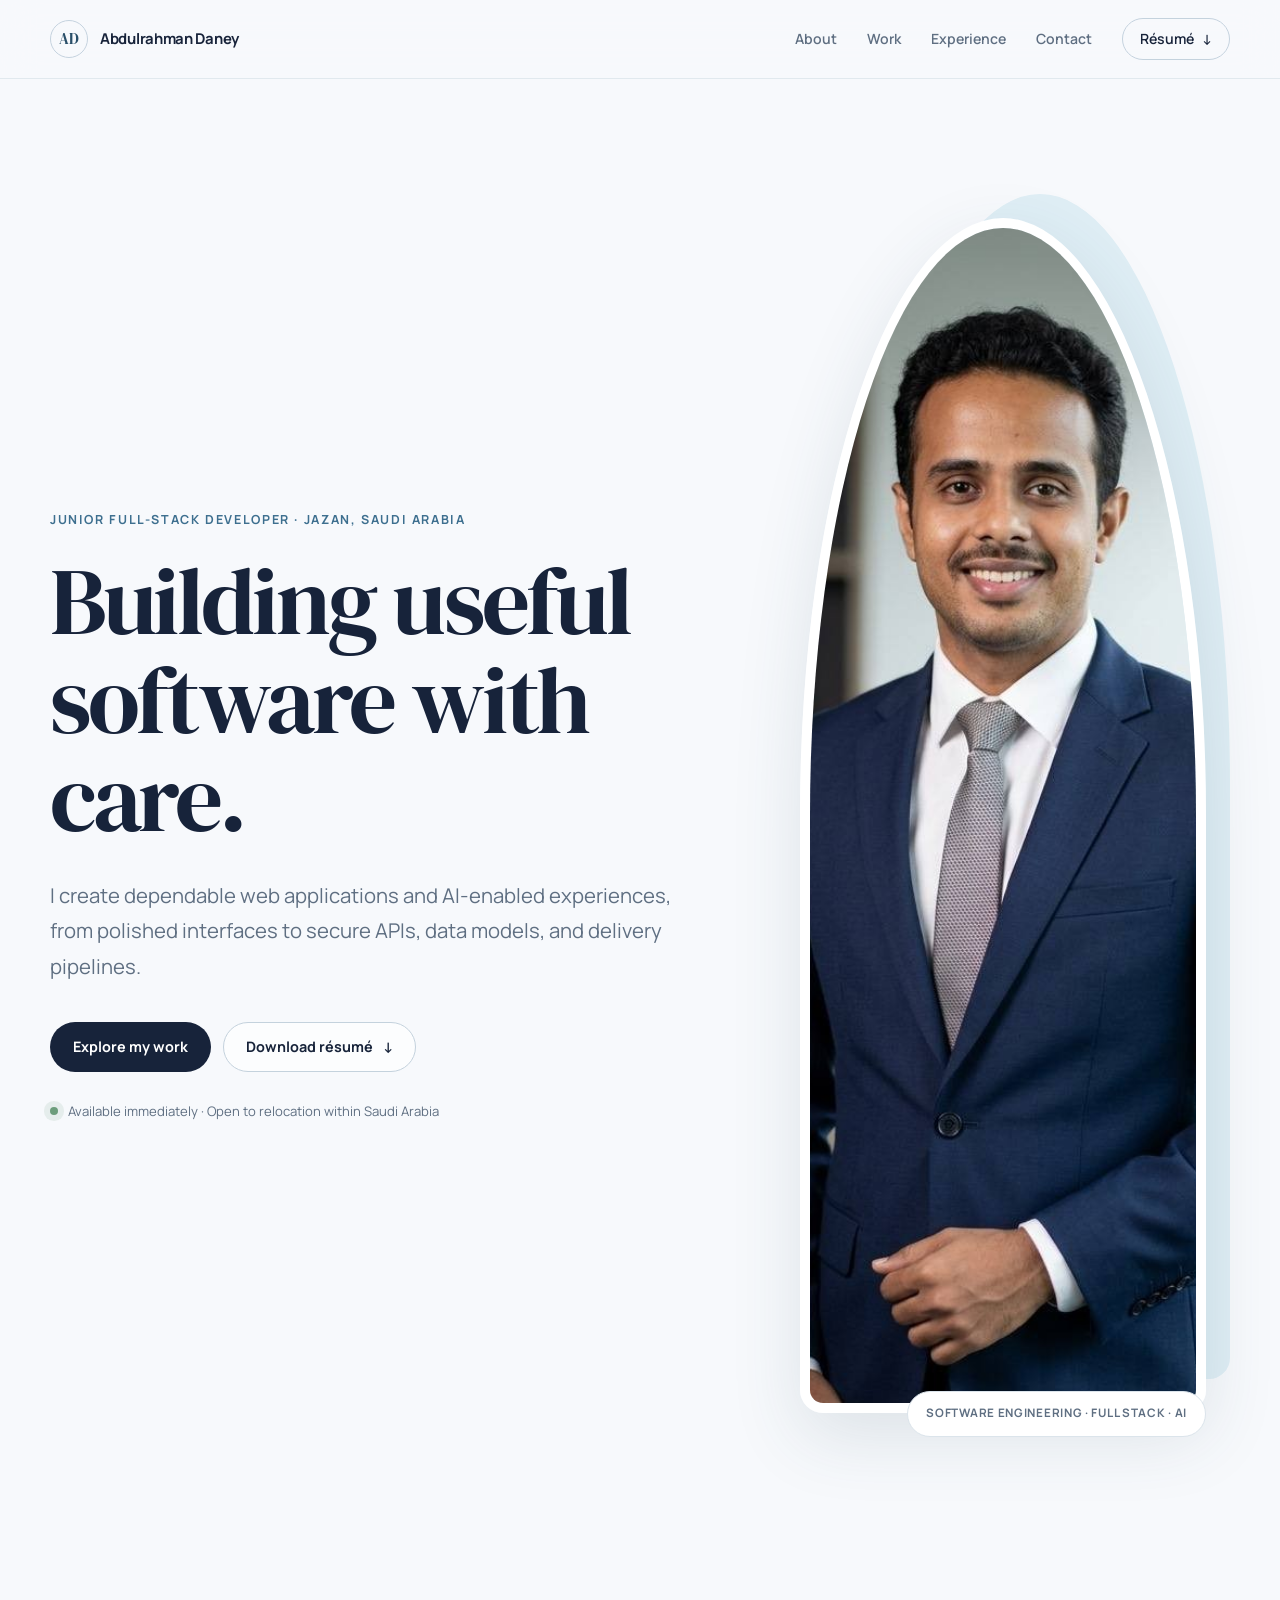
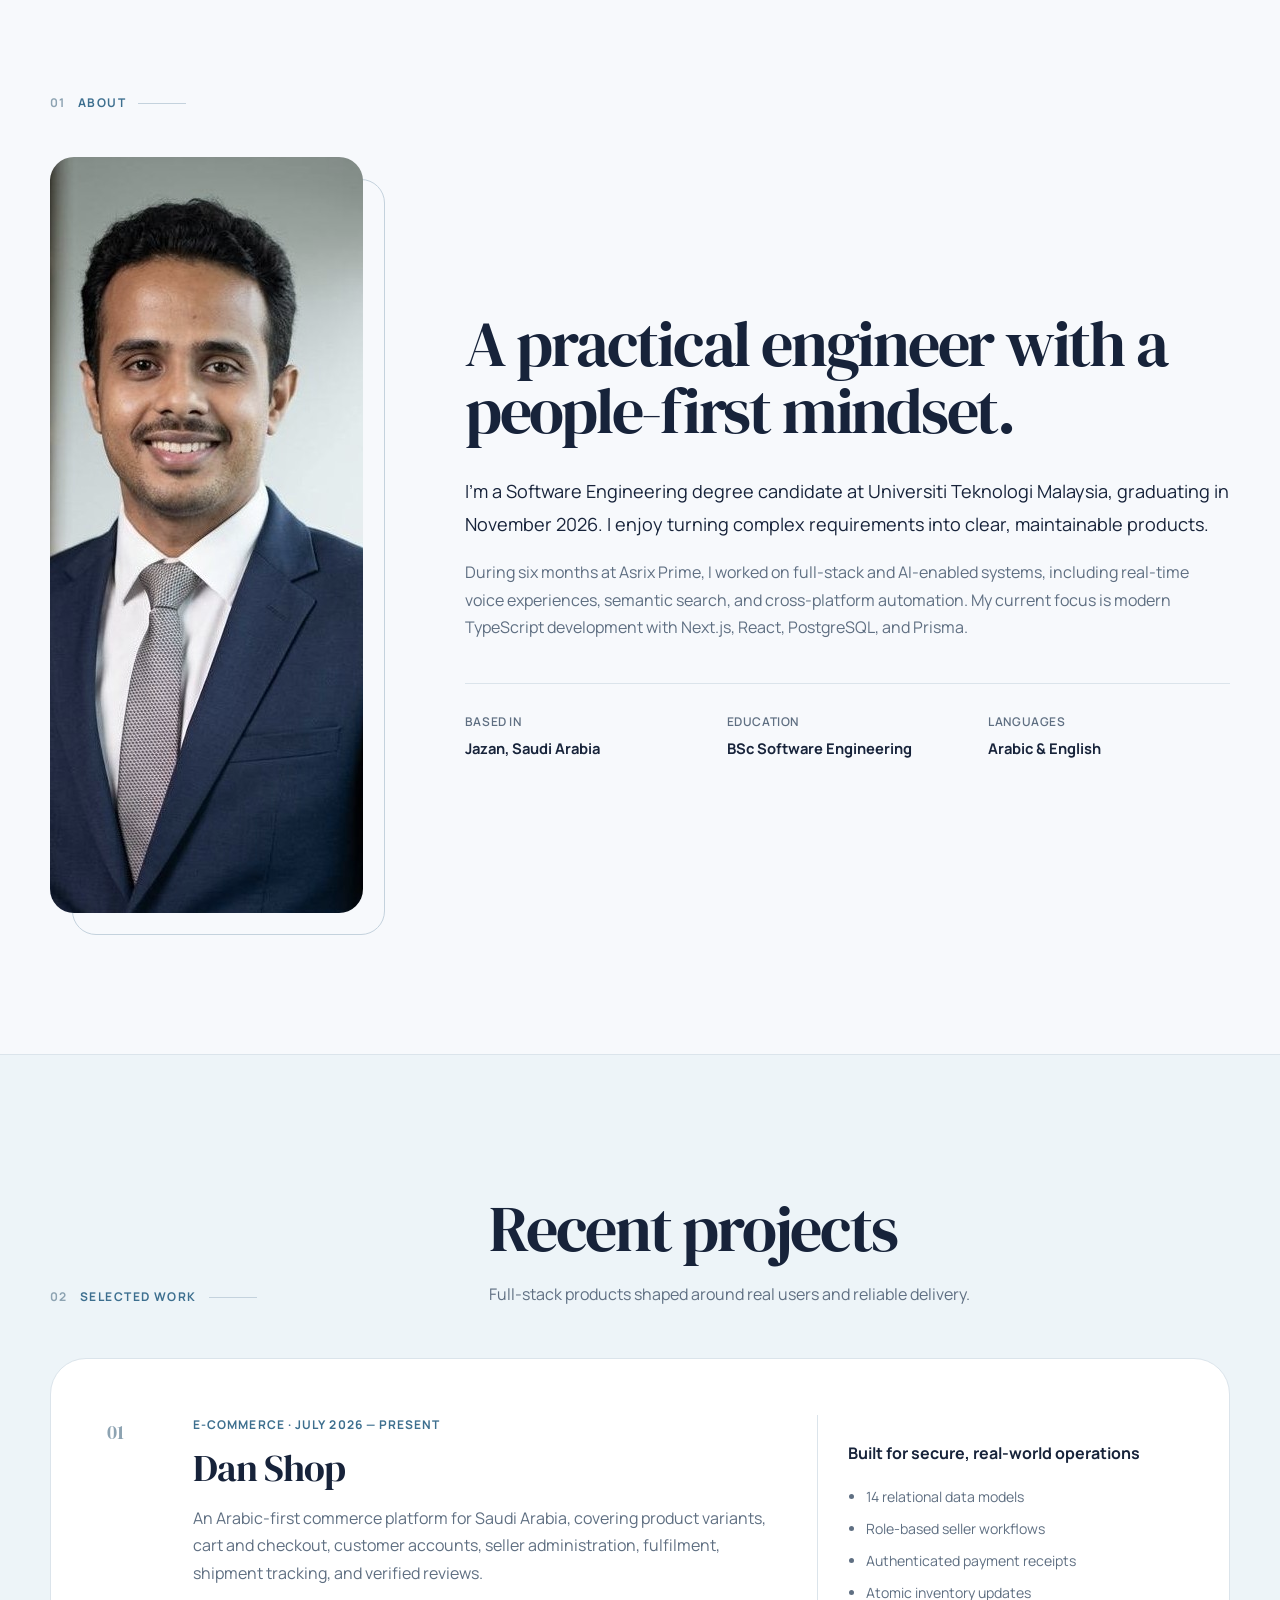
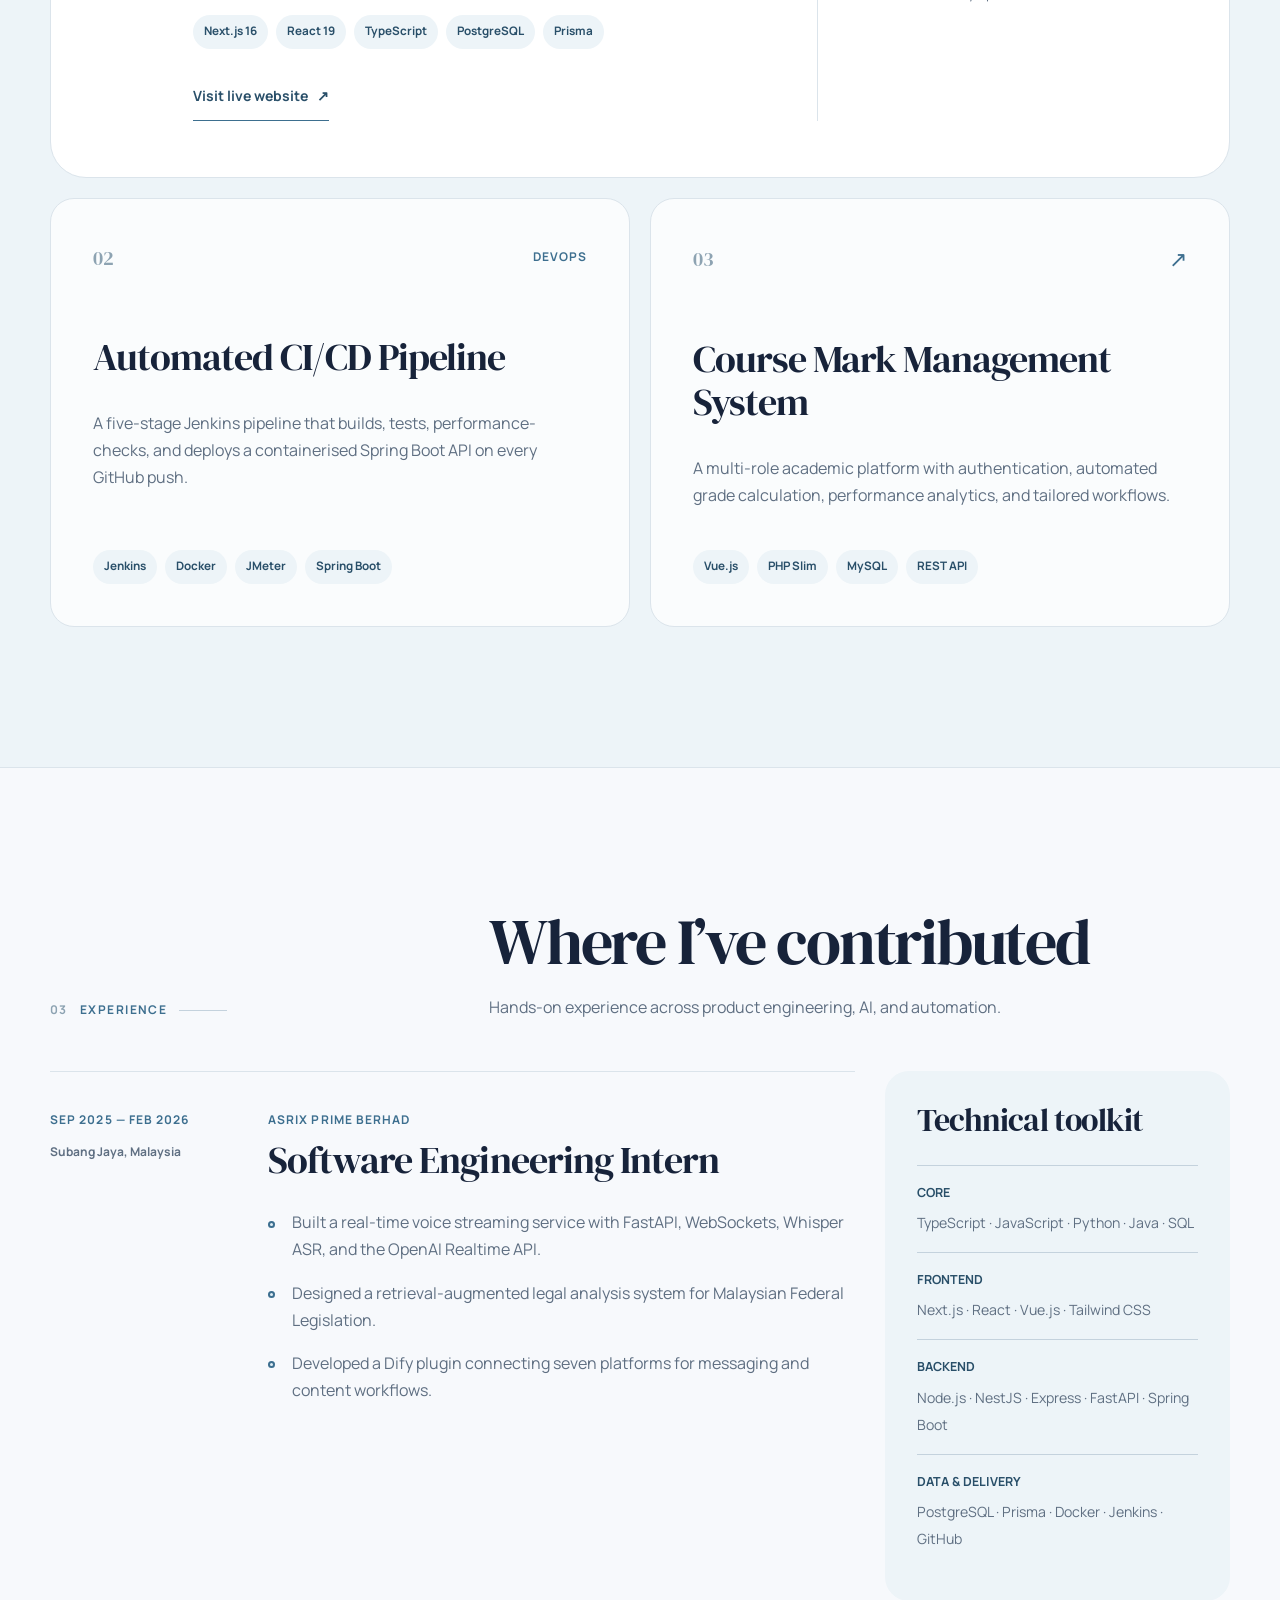
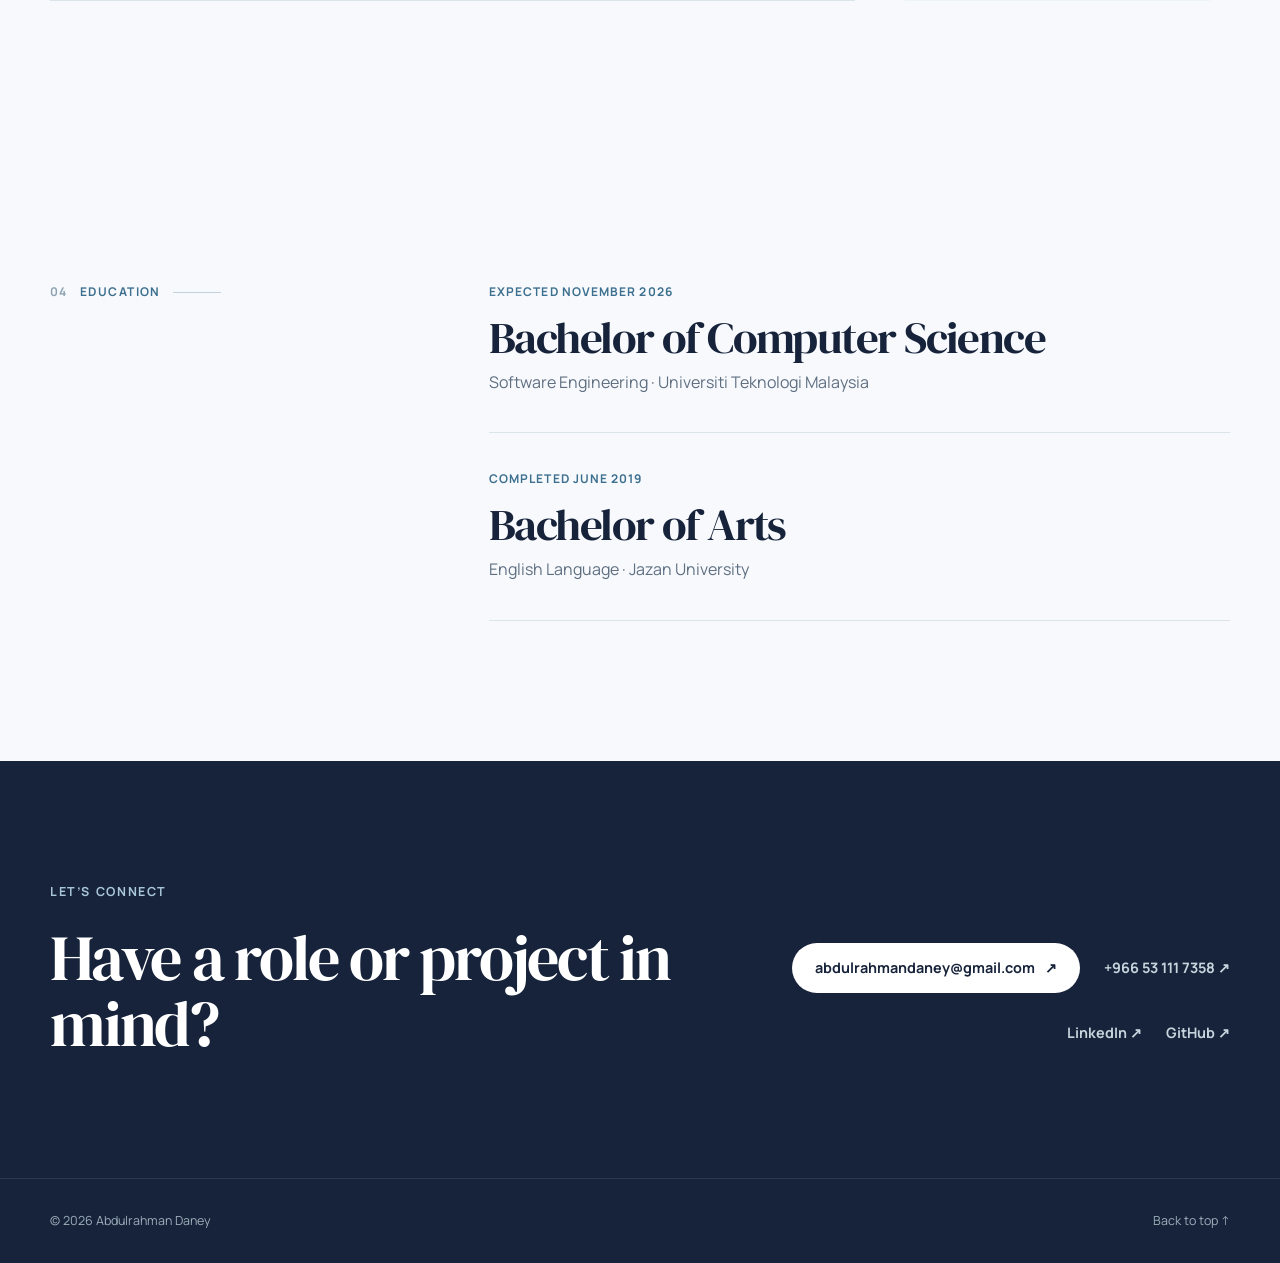
==== commit 248a369b: "Update portfolio contact details" ====
--- a/index.html
+++ b/index.html
@@ -295,8 +295,14 @@
             <h2>Have a role or project in mind?</h2>
           </div>
           <div class="contact-actions">
-            <a class="button button-light" href="mailto:abood053111@gmail.com">
-              Email me <span aria-hidden="true">↗</span>
+            <a
+              class="button button-light"
+              href="mailto:abdulrahmandaney@gmail.com"
+            >
+              abdulrahmandaney@gmail.com <span aria-hidden="true">↗</span>
+            </a>
+            <a href="tel:+966531117358">
+              +966 53 111 7358 <span aria-hidden="true">↗</span>
             </a>
             <a
               href="https://www.linkedin.com/in/abdulrahman-daney-3bb663234/"
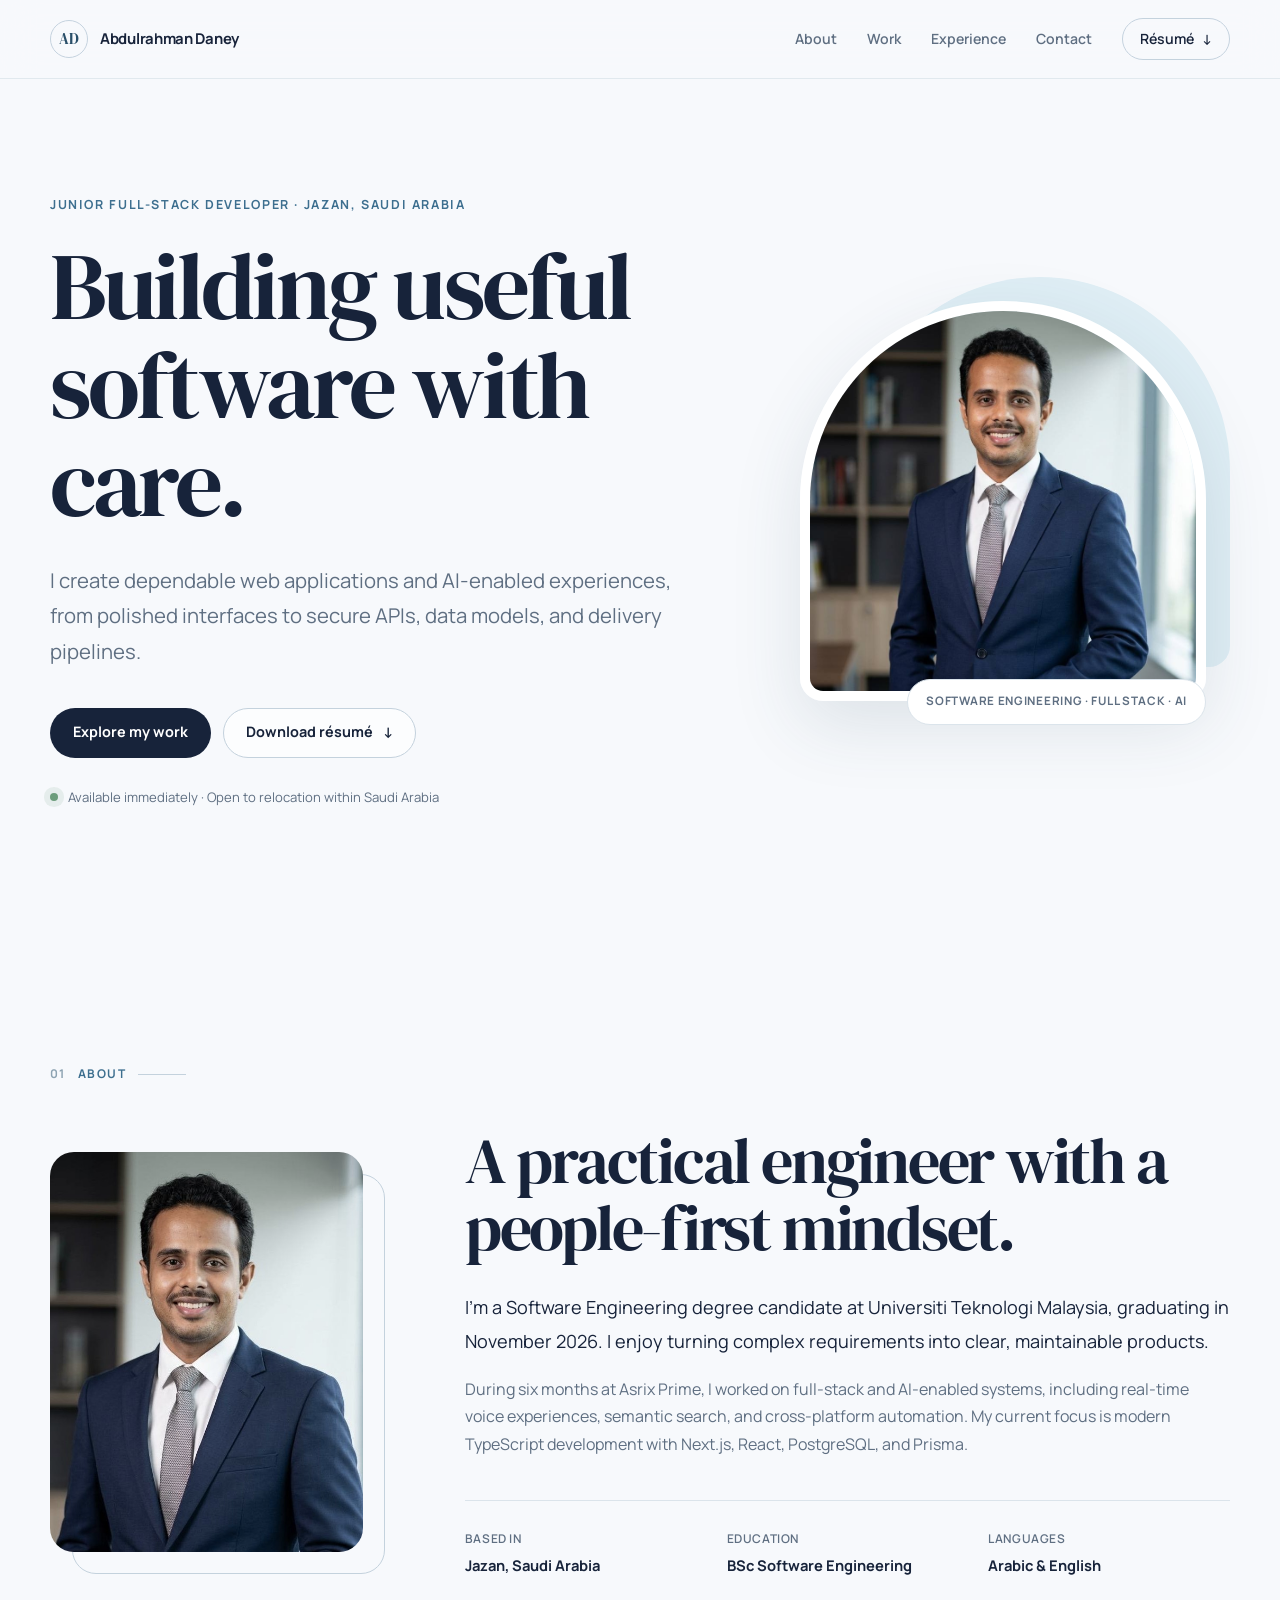
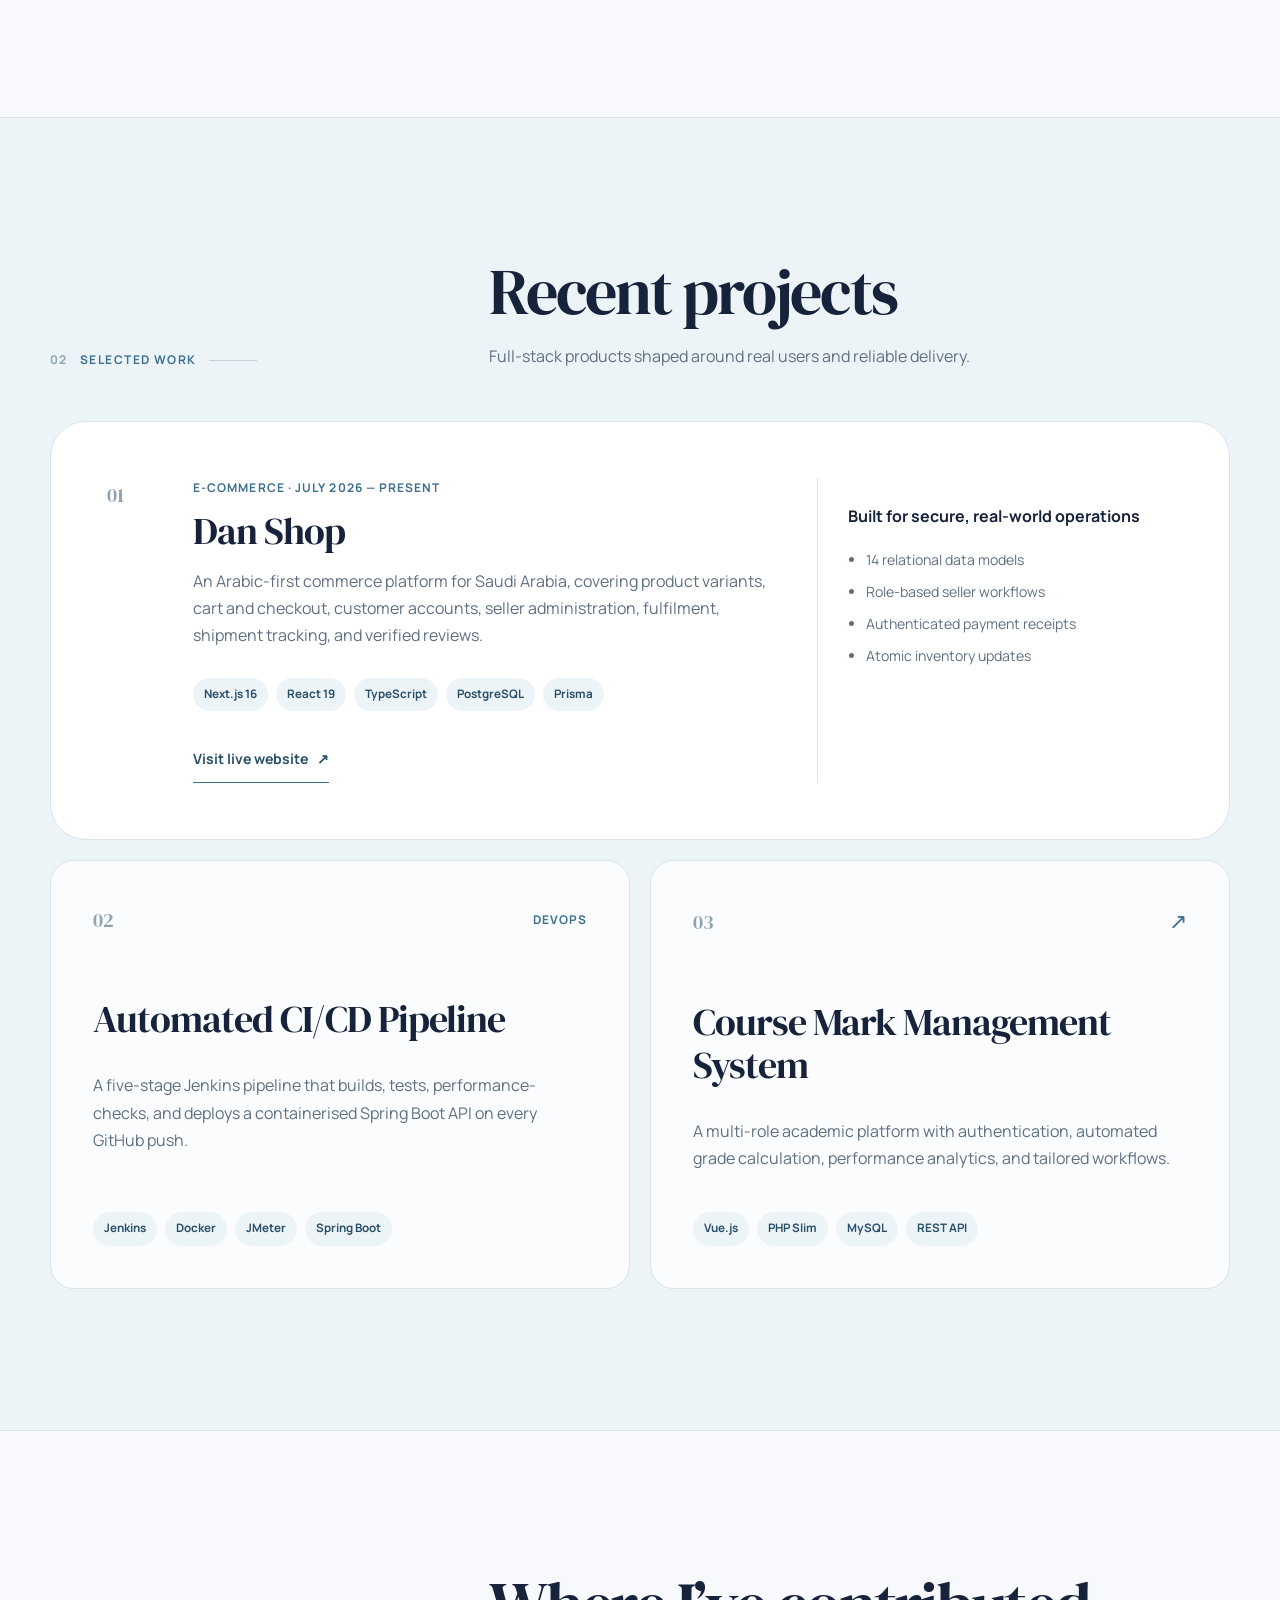
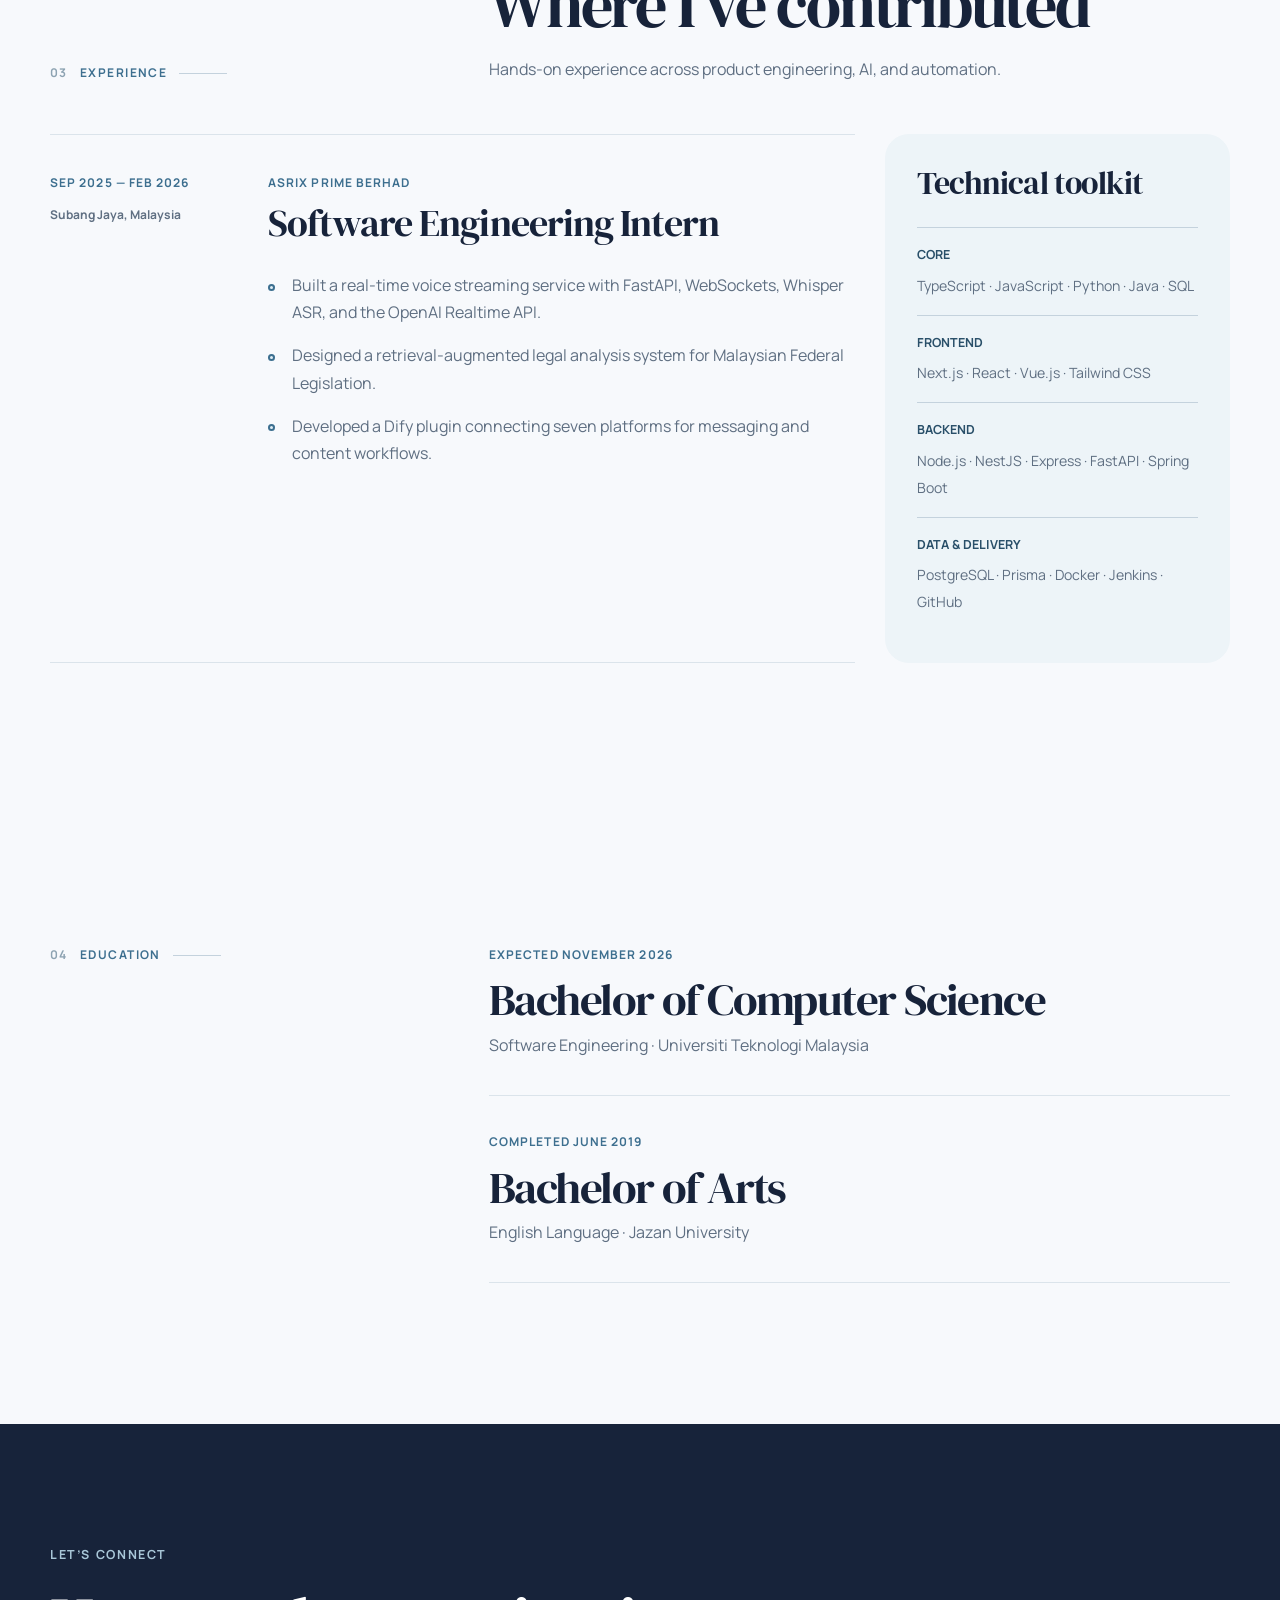
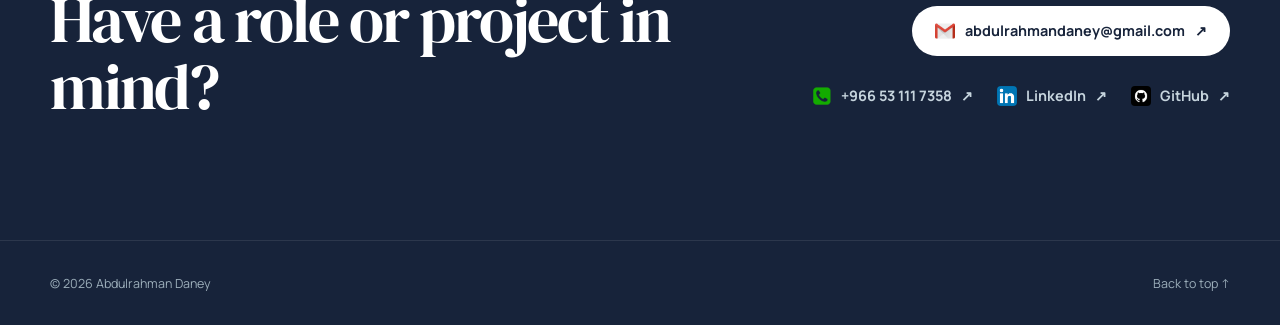
==== commit 3944e3b1: "Add icons to portfolio contact links" ====
--- a/index.html
+++ b/index.html
@@ -78,7 +78,7 @@
             src="my photo2.jpg"
             alt="Abdulrahman Daney wearing a navy suit"
             width="864"
-            height="1195"
+            height="400"
             fetchpriority="high"
           />
           <p class="portrait-caption">Software engineering · Full stack · AI</p>
@@ -93,7 +93,7 @@
               src="my photo.jpg"
               alt="Close portrait of Abdulrahman Daney"
               width="603"
-              height="756"
+              height="400"
               loading="lazy"
             />
           </div>
@@ -299,21 +299,57 @@
               class="button button-light"
               href="mailto:abdulrahmandaney@gmail.com"
             >
+              <img
+                class="contact-icon"
+                src="contact_icons/gmail.png"
+                alt=""
+                width="20"
+                height="20"
+                aria-hidden="true"
+              />
               abdulrahmandaney@gmail.com <span aria-hidden="true">↗</span>
             </a>
             <a href="tel:+966531117358">
+              <img
+                class="contact-icon"
+                src="contact_icons/phone.png"
+                alt=""
+                width="20"
+                height="20"
+                aria-hidden="true"
+              />
               +966 53 111 7358 <span aria-hidden="true">↗</span>
             </a>
             <a
               href="https://www.linkedin.com/in/abdulrahman-daney-3bb663234/"
               target="_blank"
               rel="noreferrer"
-            >LinkedIn <span aria-hidden="true">↗</span></a>
+            >
+              <img
+                class="contact-icon"
+                src="contact_icons/LinkedIn.png"
+                alt=""
+                width="20"
+                height="20"
+                aria-hidden="true"
+              />
+              LinkedIn <span aria-hidden="true">↗</span>
+            </a>
             <a
               href="https://github.com/abdulrahman-daney"
               target="_blank"
               rel="noreferrer"
-            >GitHub <span aria-hidden="true">↗</span></a>
+            >
+              <img
+                class="contact-icon"
+                src="contact_icons/github.png"
+                alt=""
+                width="20"
+                height="20"
+                aria-hidden="true"
+              />
+              GitHub <span aria-hidden="true">↗</span>
+            </a>
           </div>
         </div>
       </section>
--- a/stylesheet.css
+++ b/stylesheet.css
@@ -734,10 +734,21 @@
 }
 
 .contact-actions > a:not(.button) {
+  display: inline-flex;
+  align-items: center;
+  gap: 9px;
   padding-block: 12px;
   color: #c6d4dd;
   font-size: 0.9rem;
   font-weight: 700;
+}
+
+.contact-icon {
+  width: 20px;
+  height: 20px;
+  flex: 0 0 20px;
+  border-radius: 4px;
+  object-fit: contain;
 }
 
 .contact-actions > a:hover {
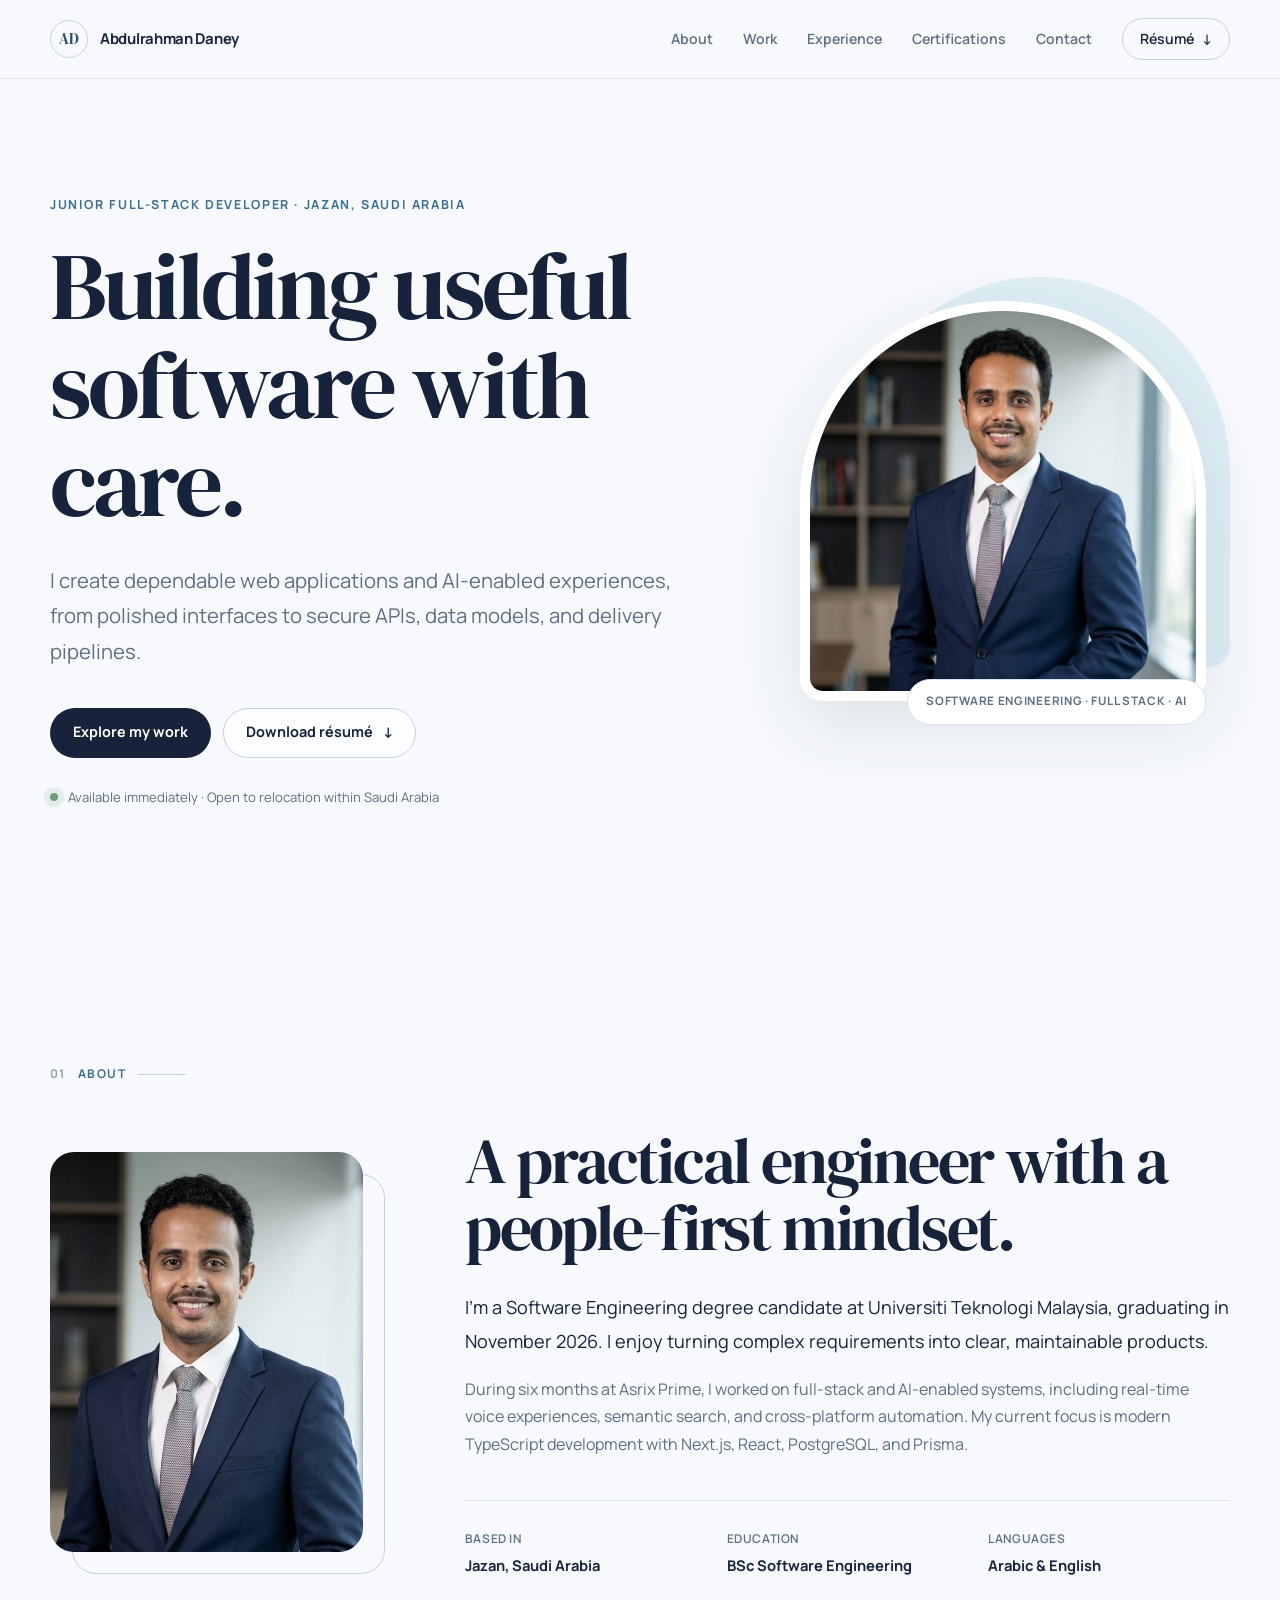
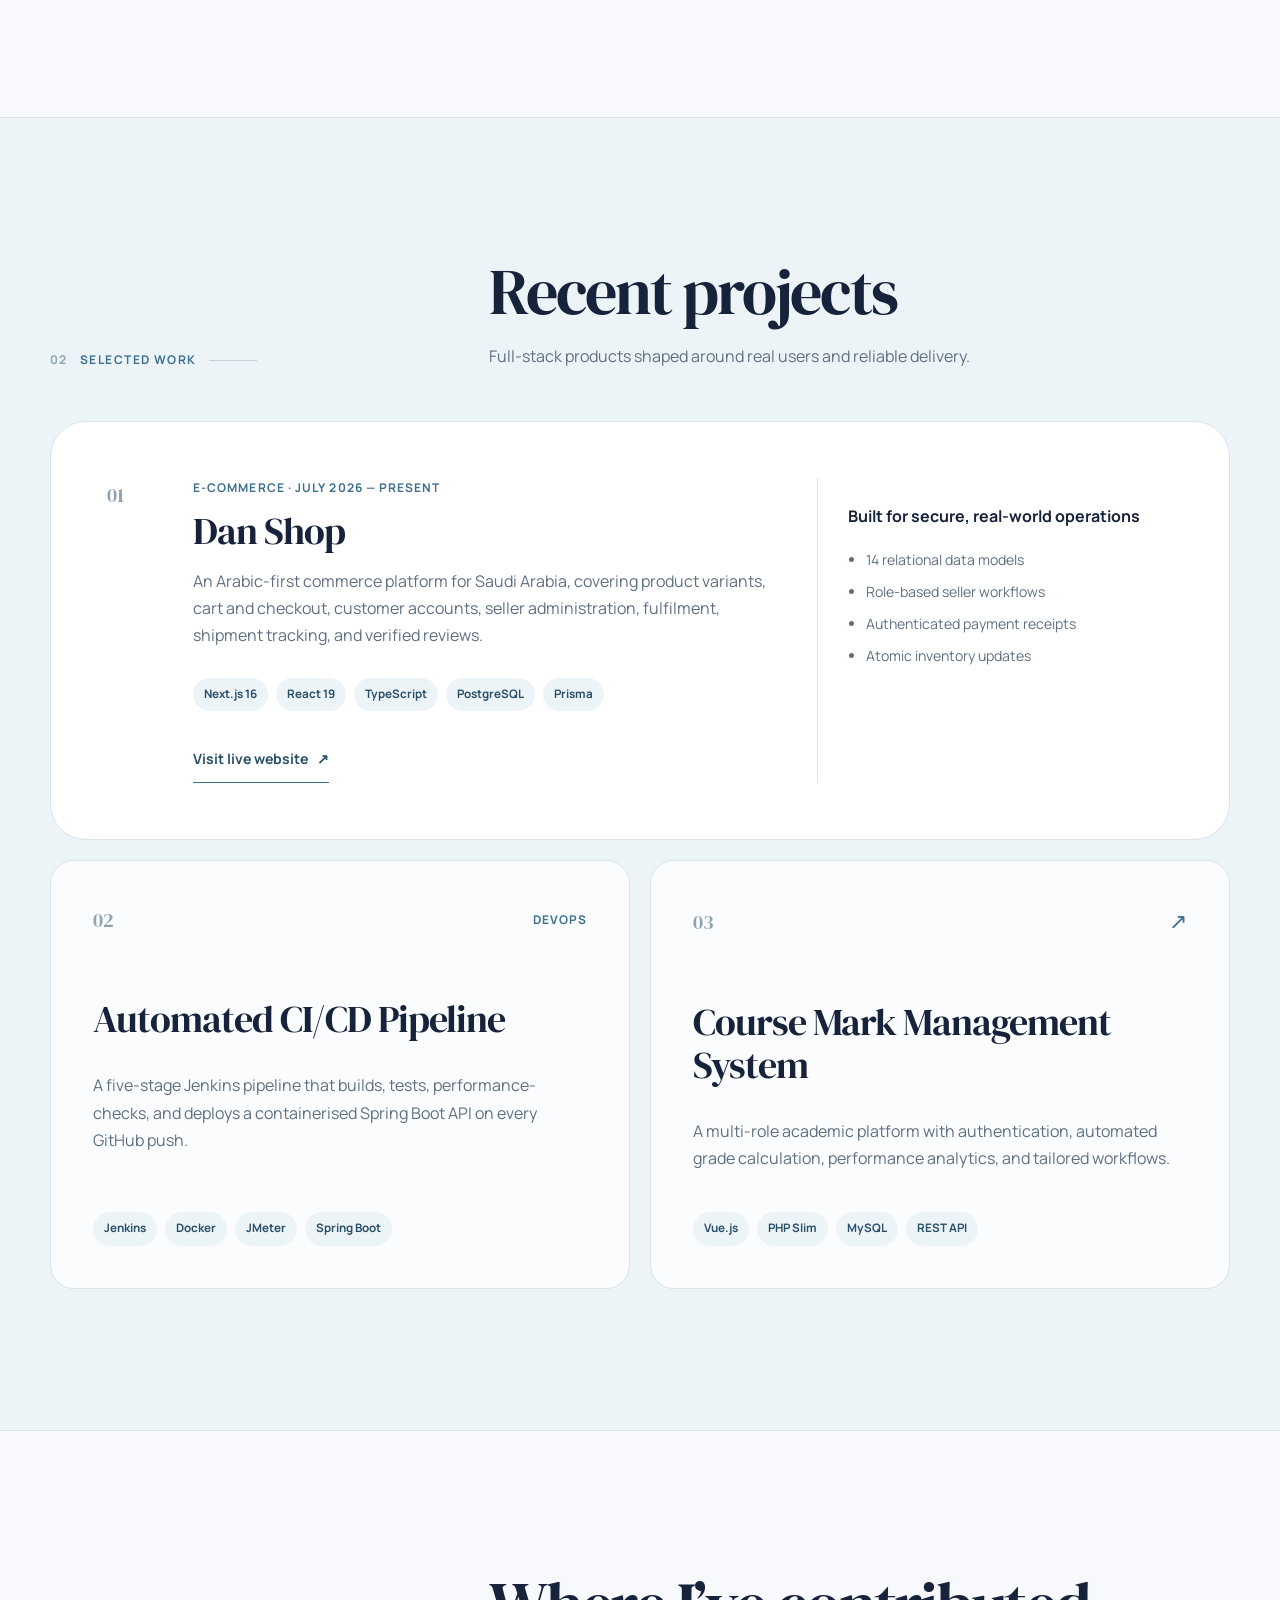
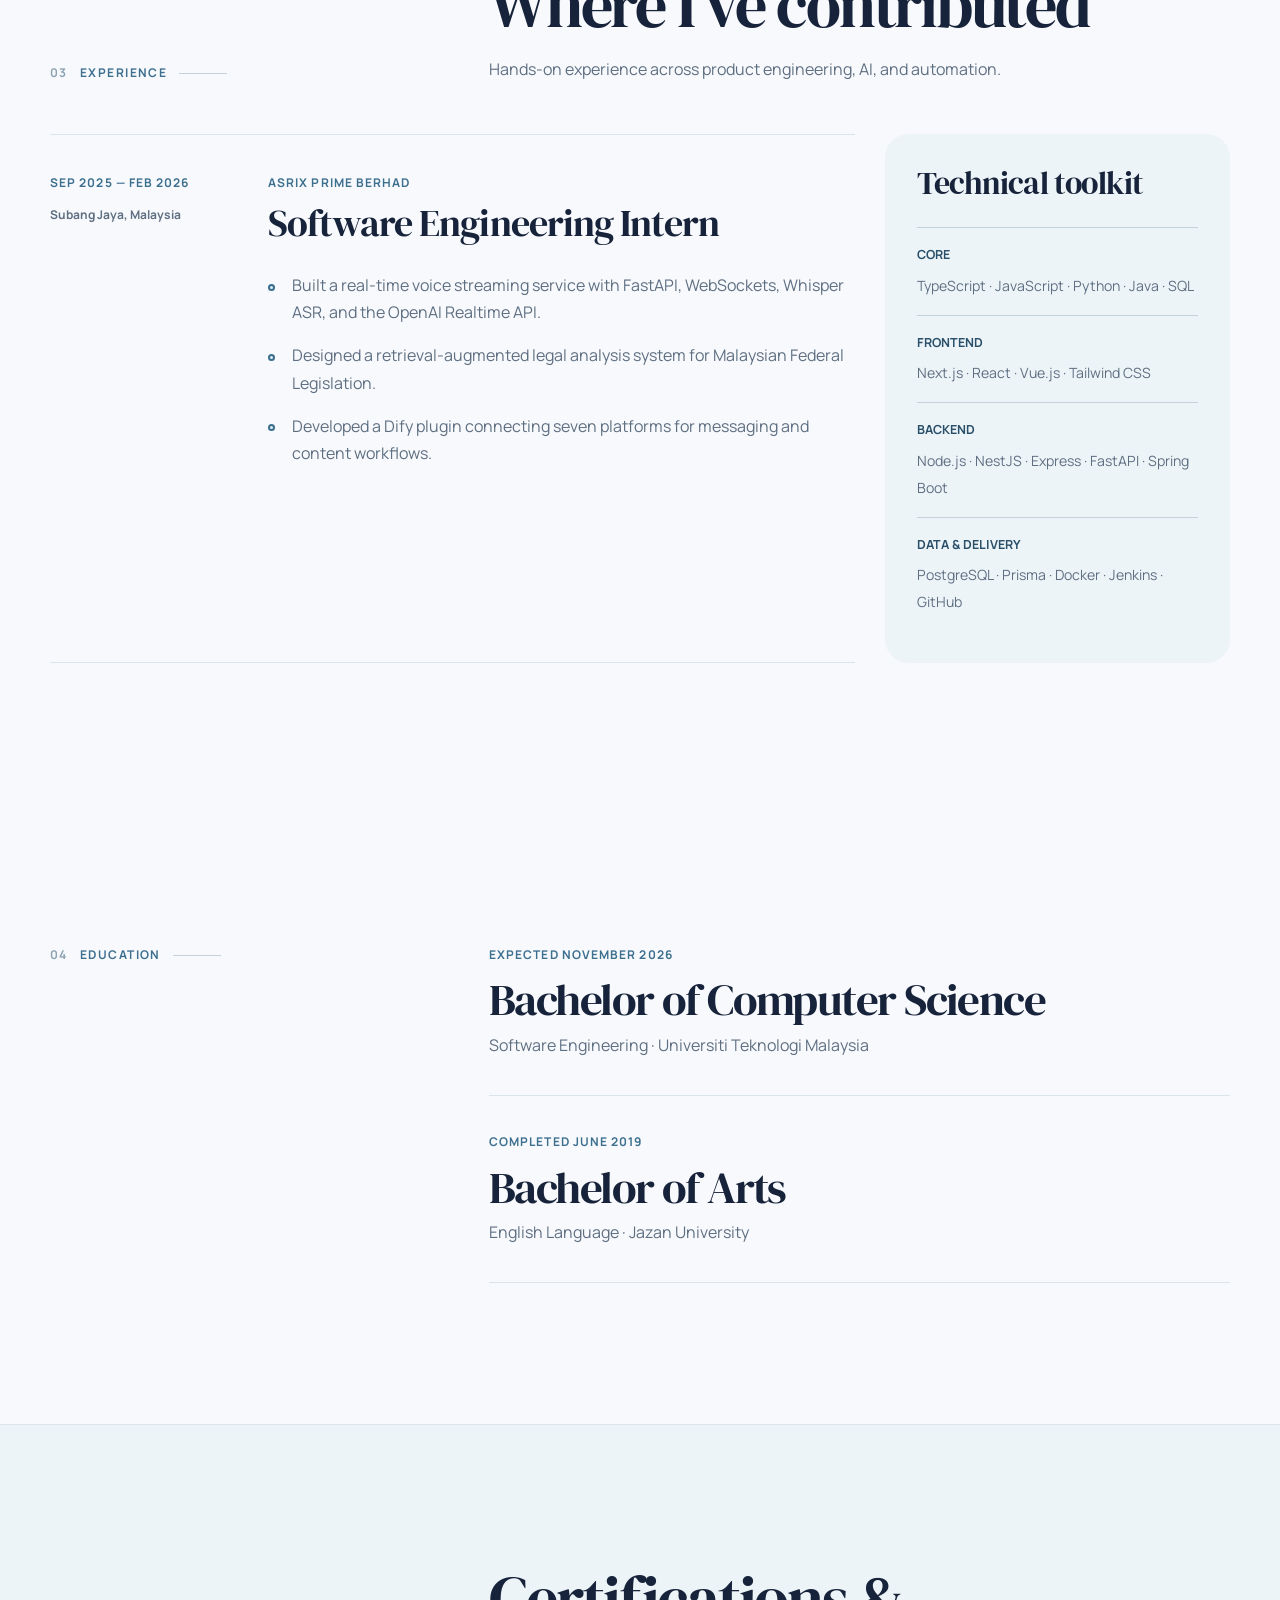
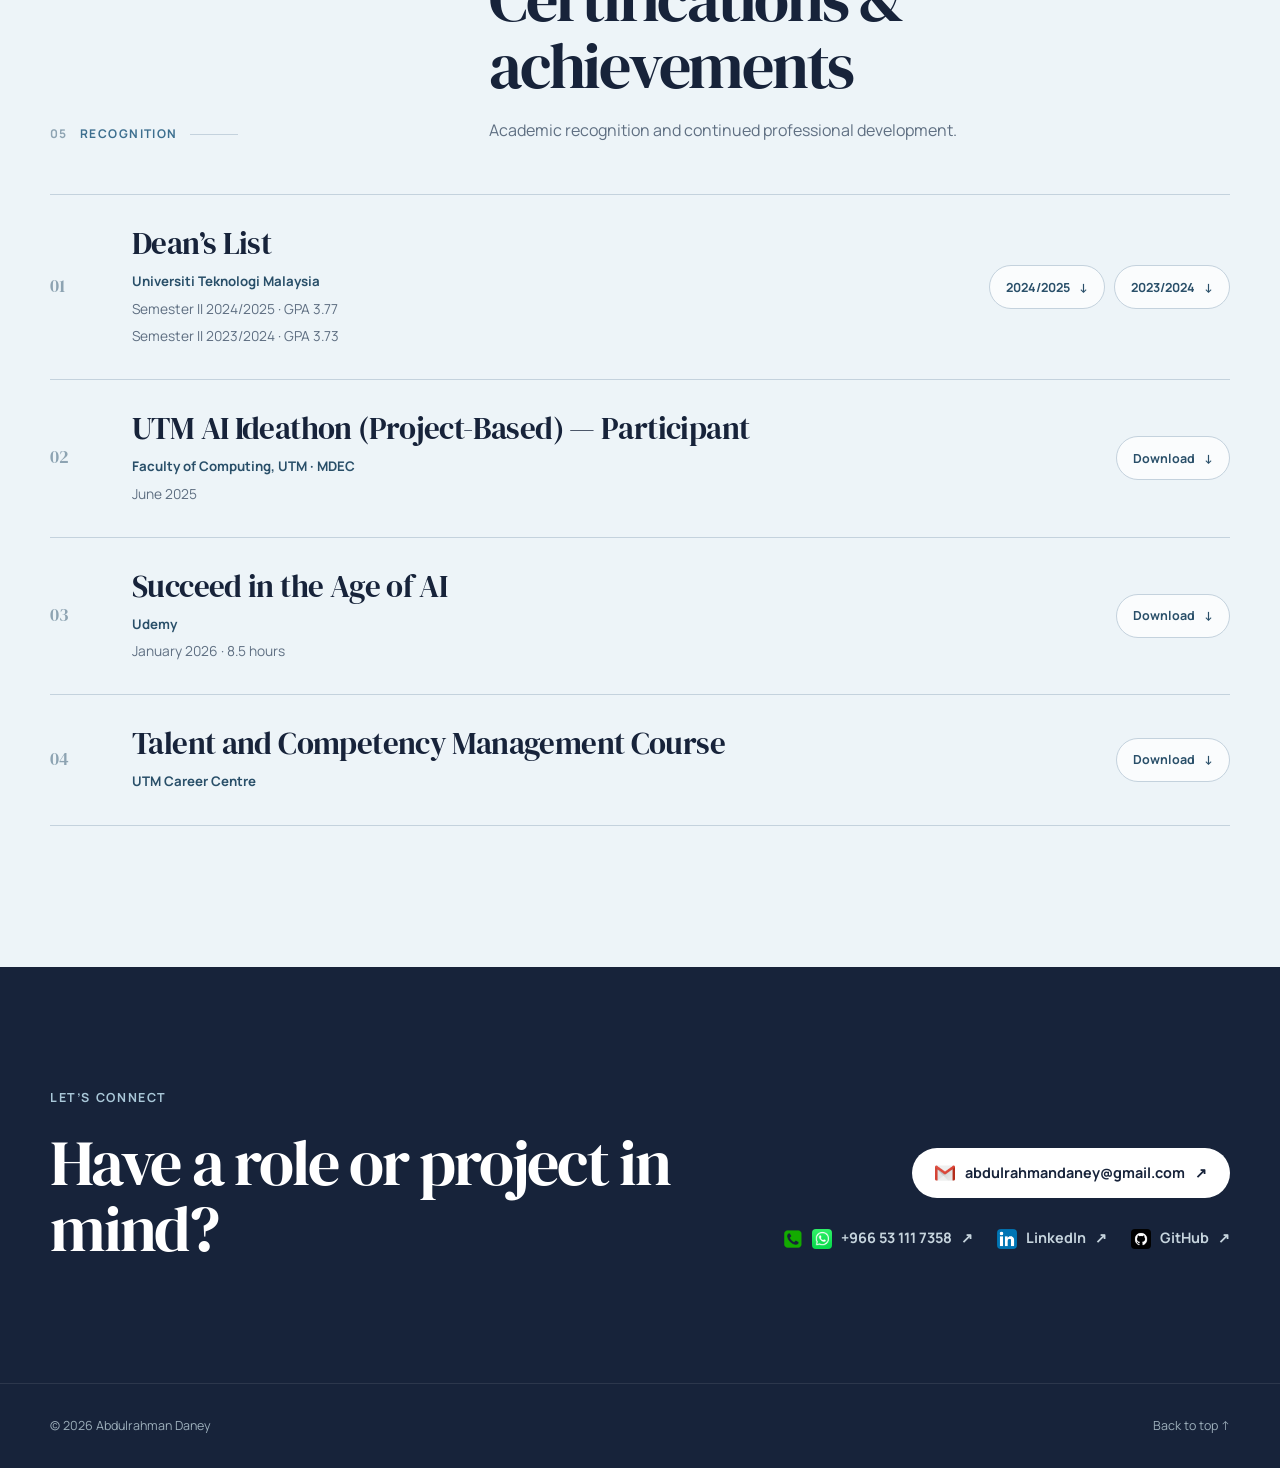
==== commit b5d957ed: "Add certifications and achievement downloads" ====
--- a/index.html
+++ b/index.html
@@ -42,8 +42,13 @@
           <a href="#about">About</a>
           <a href="#work">Work</a>
           <a href="#experience">Experience</a>
+          <a href="#certifications">Certifications</a>
           <a href="#contact">Contact</a>
-          <a class="nav-resume" href="Abdulrahman_Daney_Resume.pdf" download>
+          <a
+            class="nav-resume"
+            href="documents/Abdulrahman_Daney_Resume.pdf"
+            download
+          >
             Résumé <span aria-hidden="true">↓</span>
           </a>
         </nav>
@@ -62,7 +67,11 @@
           </p>
           <div class="hero-actions">
             <a class="button button-primary" href="#work">Explore my work</a>
-            <a class="button button-secondary" href="Abdulrahman_Daney_Resume.pdf" download>
+            <a
+              class="button button-secondary"
+              href="documents/Abdulrahman_Daney_Resume.pdf"
+              download
+            >
               Download résumé <span aria-hidden="true">↓</span>
             </a>
           </div>
@@ -288,6 +297,95 @@
         </div>
       </section>
 
+      <section
+        id="certifications"
+        class="section certifications-section section-tint"
+        aria-labelledby="certifications-title"
+      >
+        <div class="shell">
+          <div class="section-heading">
+            <div class="section-label"><span>05</span> Recognition</div>
+            <div>
+              <h2 id="certifications-title">Certifications & achievements</h2>
+              <p>Academic recognition and continued professional development.</p>
+            </div>
+          </div>
+
+          <div class="certification-list">
+            <article class="certification-item">
+              <div class="certification-index" aria-hidden="true">01</div>
+              <div class="certification-copy">
+                <h3>Dean’s List</h3>
+                <p>Universiti Teknologi Malaysia</p>
+                <span>
+                  Semester II 2024/2025 · GPA 3.77<br />
+                  Semester II 2023/2024 · GPA 3.73
+                </span>
+              </div>
+              <div class="certificate-actions">
+                <a
+                  class="certificate-download"
+                  href="certifications/dean%20certification%202024-2025%20sem2%20CGPA%203.77%20out%20of%204.pdf"
+                  download
+                >2024/2025 <span aria-hidden="true">↓</span></a>
+                <a
+                  class="certificate-download"
+                  href="certifications/dean%20certification%202023-2024%20sem2%20CGPA%203.73%20out%20of%204.pdf"
+                  download
+                >2023/2024 <span aria-hidden="true">↓</span></a>
+              </div>
+            </article>
+
+            <article class="certification-item">
+              <div class="certification-index" aria-hidden="true">02</div>
+              <div class="certification-copy">
+                <h3>UTM AI Ideathon (Project-Based) — Participant</h3>
+                <p>Faculty of Computing, UTM · MDEC</p>
+                <span>June 2025</span>
+              </div>
+              <div class="certificate-actions">
+                <a
+                  class="certificate-download"
+                  href="certifications/ABDULRAHMAN%20ABDULLAH%20DANEY__COGNITIA.pdf"
+                  download
+                >Download <span aria-hidden="true">↓</span></a>
+              </div>
+            </article>
+
+            <article class="certification-item">
+              <div class="certification-index" aria-hidden="true">03</div>
+              <div class="certification-copy">
+                <h3>Succeed in the Age of AI</h3>
+                <p>Udemy</p>
+                <span>January 2026 · 8.5 hours</span>
+              </div>
+              <div class="certificate-actions">
+                <a
+                  class="certificate-download"
+                  href="certifications/udemy-succeed%20in%20the%20age%20of%20AI.pdf"
+                  download
+                >Download <span aria-hidden="true">↓</span></a>
+              </div>
+            </article>
+
+            <article class="certification-item">
+              <div class="certification-index" aria-hidden="true">04</div>
+              <div class="certification-copy">
+                <h3>Talent and Competency Management Course</h3>
+                <p>UTM Career Centre</p>
+              </div>
+              <div class="certificate-actions">
+                <a
+                  class="certificate-download"
+                  href="certifications/ABDULRAHMAN%20ABDULLAH%20AHMED%20DANEY_A22EC4001_TCMCertificate.pdf"
+                  download
+                >Download <span aria-hidden="true">↓</span></a>
+              </div>
+            </article>
+          </div>
+        </div>
+      </section>
+
       <section id="contact" class="contact-section">
         <div class="shell contact-inner">
           <div>
@@ -318,6 +416,14 @@
                 height="20"
                 aria-hidden="true"
               />
+              <img
+                class="contact-icon"
+                src="contact_icons/whatsapp.png"
+                alt=""
+                width="20"
+                height="20"
+                aria-hidden="true"
+              />
               +966 53 111 7358 <span aria-hidden="true">↗</span>
             </a>
             <a
--- a/stylesheet.css
+++ b/stylesheet.css
@@ -704,6 +704,80 @@
   color: var(--muted);
 }
 
+.certifications-section {
+  border-bottom: 0;
+}
+
+.certification-list {
+  border-top: 1px solid var(--line-strong);
+}
+
+.certification-item {
+  display: grid;
+  grid-template-columns: 54px minmax(0, 1fr) auto;
+  gap: 28px;
+  align-items: center;
+  padding: 30px 0;
+  border-bottom: 1px solid var(--line-strong);
+}
+
+.certification-index {
+  color: #8da3b2;
+  font-family: var(--serif);
+  font-size: 1.1rem;
+}
+
+.certification-copy h3 {
+  margin: 0;
+  font-family: var(--serif);
+  font-size: clamp(1.45rem, 2.4vw, 2rem);
+  font-weight: 400;
+  letter-spacing: -0.02em;
+  line-height: 1.2;
+}
+
+.certification-copy p {
+  margin: 8px 0 2px;
+  color: var(--accent-dark);
+  font-size: 0.83rem;
+  font-weight: 700;
+}
+
+.certification-copy span {
+  color: var(--muted);
+  font-size: 0.86rem;
+}
+
+.certificate-actions {
+  display: flex;
+  flex-wrap: wrap;
+  gap: 9px;
+  justify-content: flex-end;
+}
+
+.certificate-download {
+  display: inline-flex;
+  min-height: 44px;
+  align-items: center;
+  justify-content: center;
+  gap: 9px;
+  padding: 0 16px;
+  border: 1px solid var(--line-strong);
+  border-radius: 999px;
+  background: rgba(255, 255, 255, 0.72);
+  color: var(--accent-dark);
+  font-size: 0.78rem;
+  font-weight: 700;
+  transition: background 180ms ease, border-color 180ms ease,
+    transform 180ms ease;
+}
+
+.certificate-download:hover {
+  border-color: var(--accent);
+  background: var(--surface);
+  transform: translateY(-2px);
+}
+
 .contact-section {
   background: var(--ink);
   color: #fff;
@@ -780,6 +854,41 @@
 
 .site-footer a:hover {
   color: #fff;
+}
+
+@media (max-width: 980px) {
+  .menu-toggle {
+    display: block;
+  }
+
+  .site-nav {
+    position: absolute;
+    top: 69px;
+    right: 24px;
+    left: 24px;
+    display: none;
+    flex-direction: column;
+    align-items: stretch;
+    gap: 0;
+    padding: 16px;
+    border: 1px solid var(--line);
+    border-radius: 18px;
+    background: var(--surface);
+    box-shadow: var(--shadow);
+  }
+
+  .site-nav.is-open {
+    display: flex;
+  }
+
+  .site-nav a {
+    padding: 12px 10px;
+  }
+
+  .site-nav .nav-resume {
+    margin-top: 8px;
+    justify-content: center;
+  }
 }
 
 @media (max-width: 920px) {
@@ -909,6 +1018,15 @@
   .experience-main {
     grid-template-columns: 1fr;
   }
+
+  .certification-item {
+    grid-template-columns: 38px minmax(0, 1fr);
+  }
+
+  .certificate-actions {
+    grid-column: 2;
+    justify-content: flex-start;
+  }
 }
 
 @media (max-width: 480px) {
@@ -947,6 +1065,21 @@
   .contact-actions {
     align-items: stretch;
     flex-direction: column;
+  }
+
+  .certification-item {
+    grid-template-columns: 1fr;
+    gap: 12px;
+    padding-block: 26px;
+  }
+
+  .certificate-actions {
+    grid-column: 1;
+    justify-content: stretch;
+  }
+
+  .certificate-download {
+    flex: 1 1 150px;
   }
 
   .contact-actions > a:not(.button) {
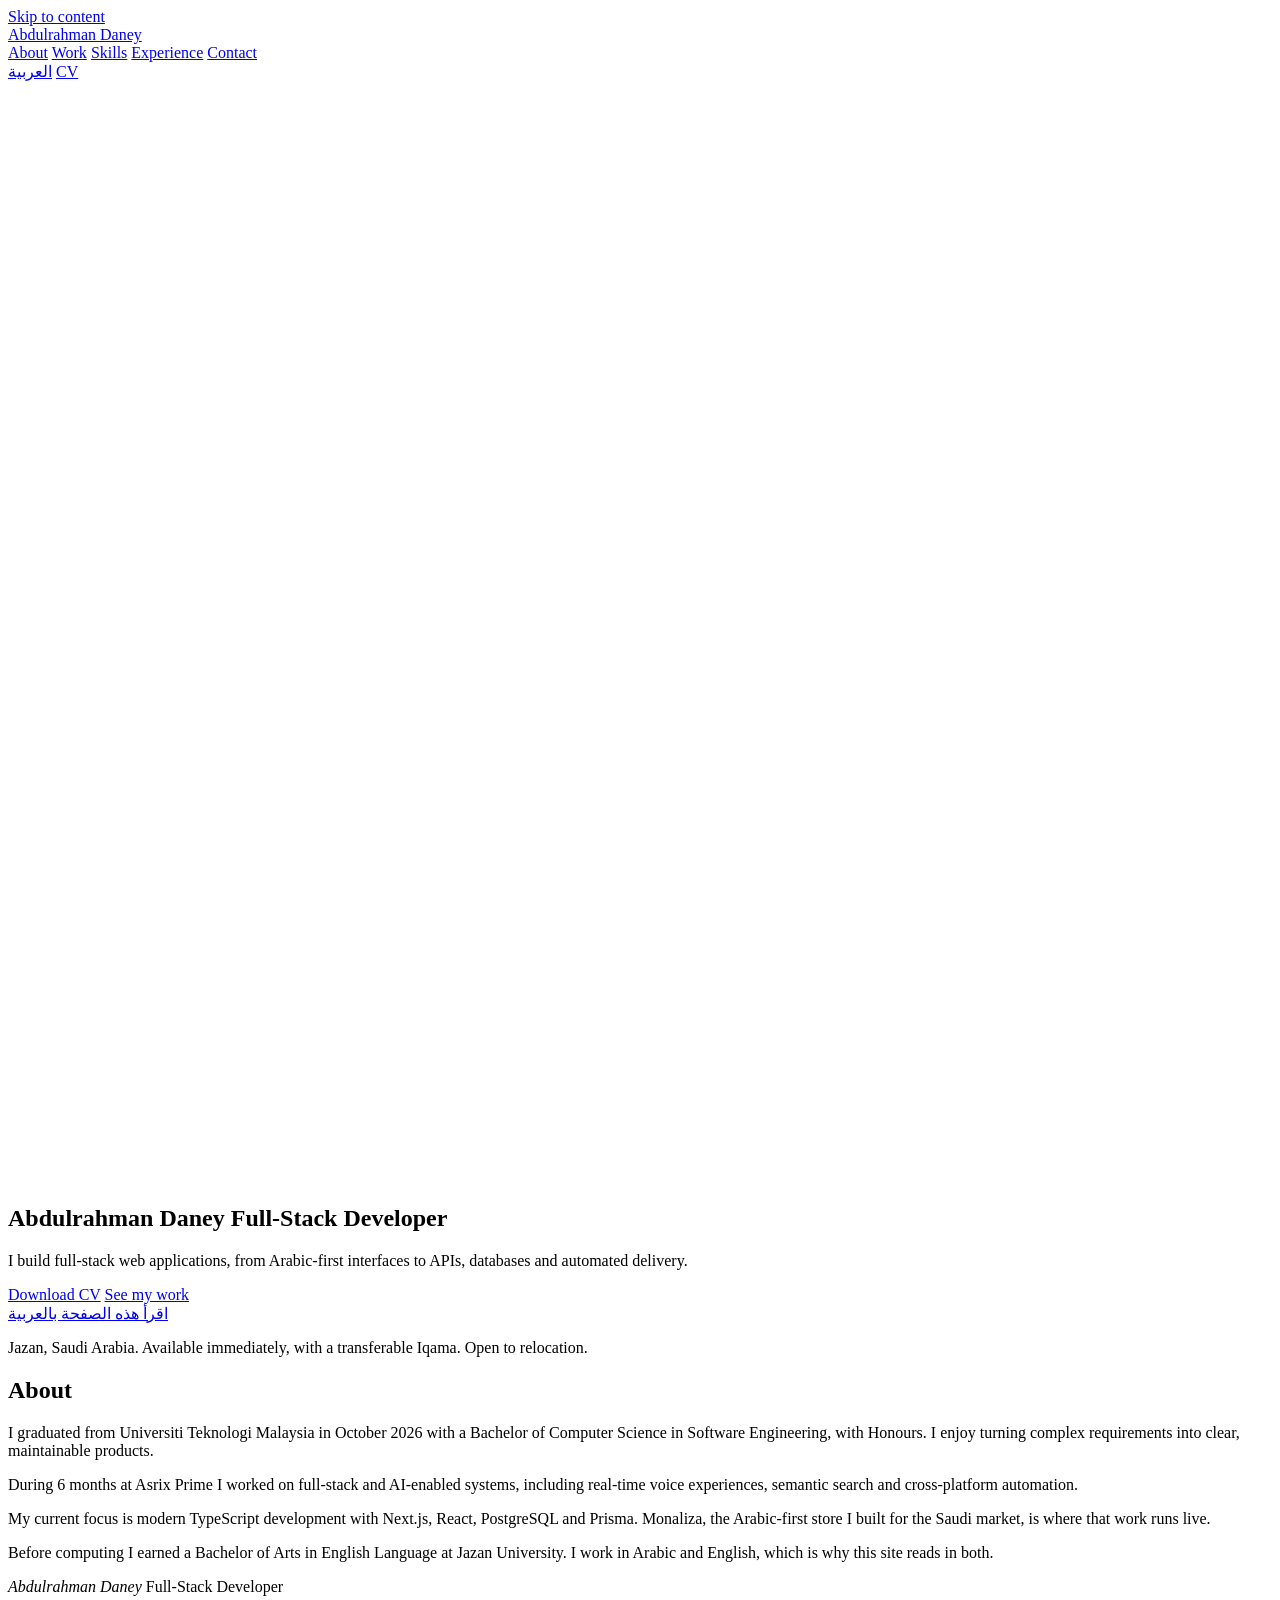
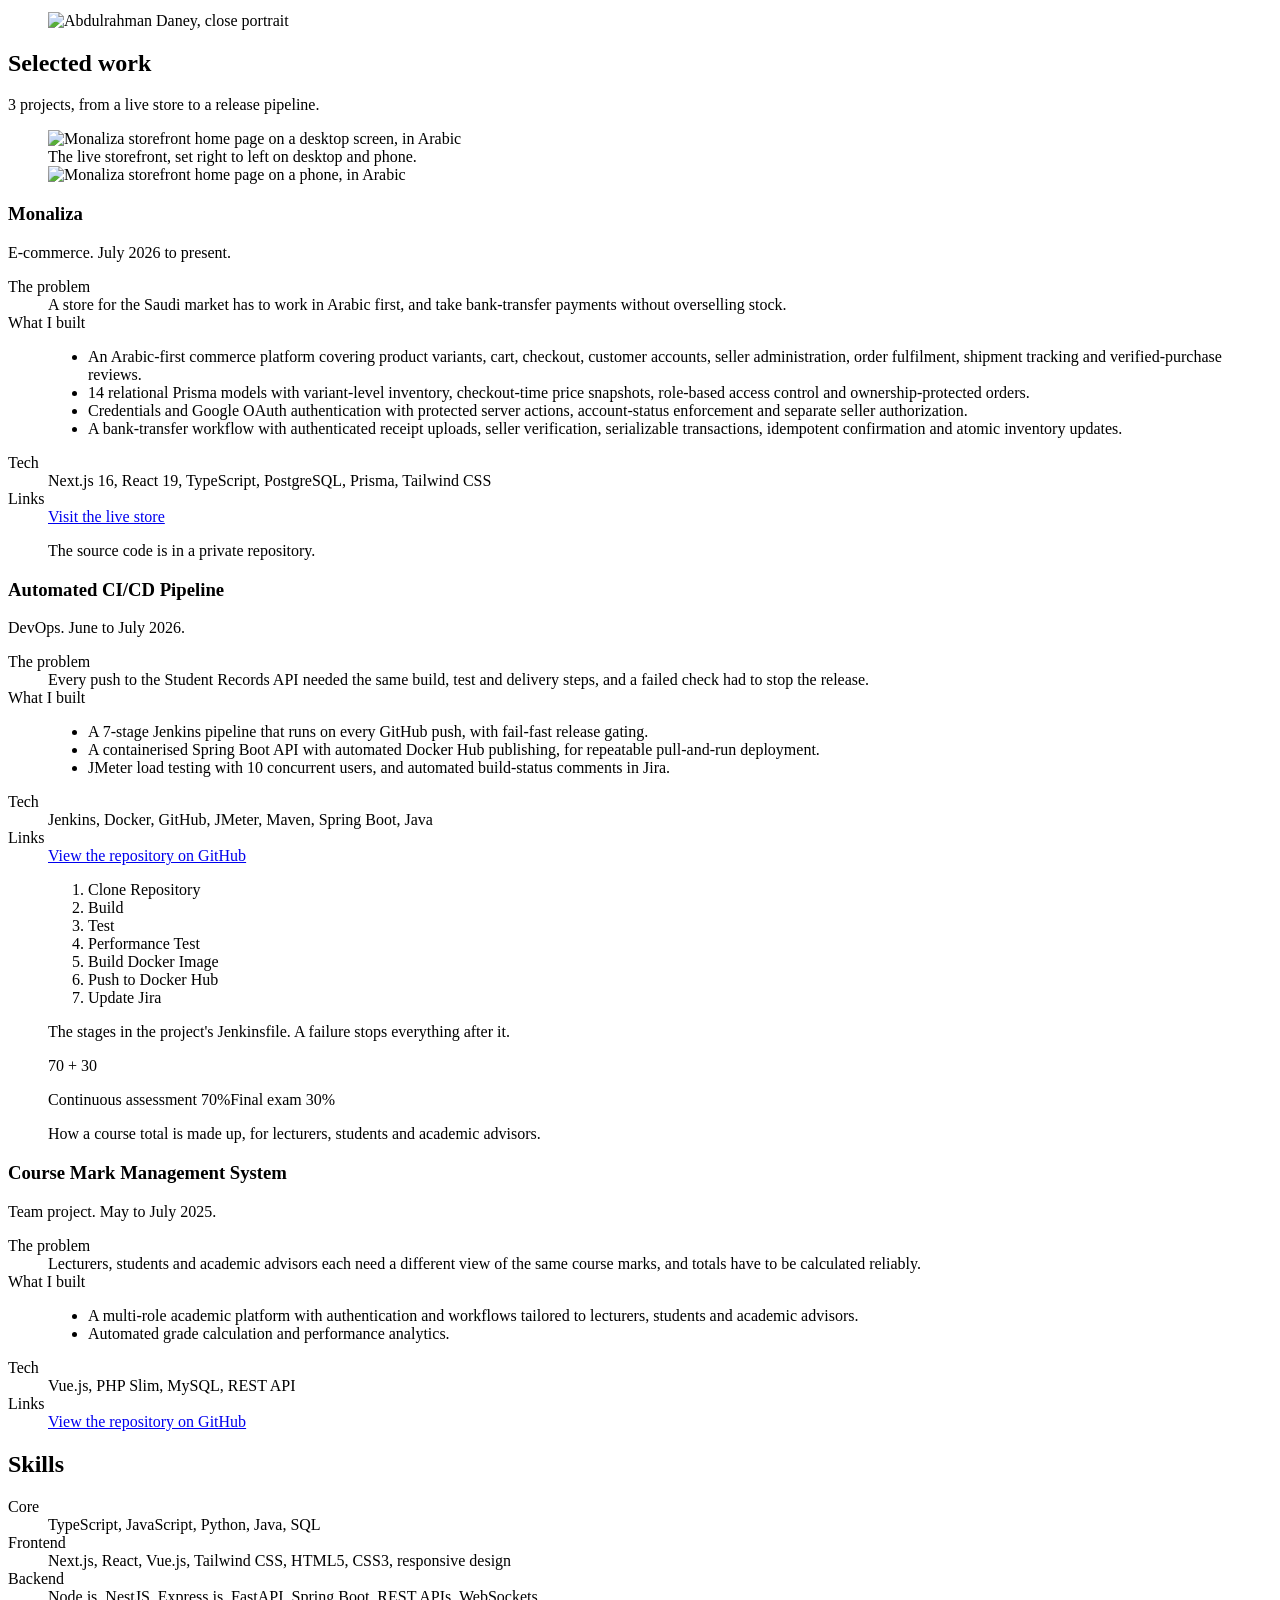
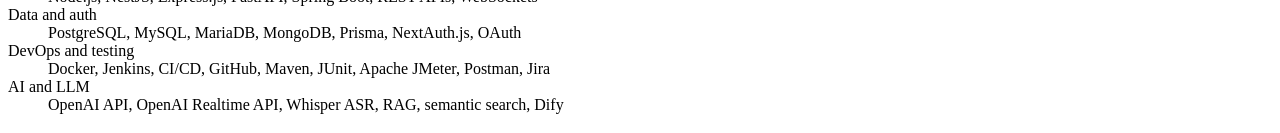
==== commit b0b4beaa: "Rebuild the English page on the split stage layout Co-Authored-By: Claude Opus 5.5 <noreply@anthropi" ====
--- a/index.html
+++ b/index.html
@@ -1,491 +1,303 @@
-<!DOCTYPE html>
-<html lang="en">
+<!doctype html>
+<html lang="en" dir="ltr">
   <head>
-    <meta charset="UTF-8" />
-    <meta name="viewport" content="width=device-width, initial-scale=1.0" />
-    <meta
-      name="description"
-      content="Portfolio of Abdulrahman Daney, a junior full-stack developer building dependable web applications and AI-enabled experiences."
-    />
-    <meta name="theme-color" content="#f7f9fc" />
+    <meta charset="utf-8" />
+    <meta name="viewport" content="width=device-width, initial-scale=1" />
     <title>Abdulrahman Daney | Full-Stack Developer</title>
-    <link rel="preconnect" href="https://fonts.googleapis.com" />
-    <link rel="preconnect" href="https://fonts.gstatic.com" crossorigin />
-    <link
-      href="https://fonts.googleapis.com/css2?family=DM+Serif+Display&family=Manrope:wght@400;500;600;700&display=swap"
-      rel="stylesheet"
-    />
-    <link rel="stylesheet" href="stylesheet.css" />
+    <meta name="description" content="Abdulrahman Daney is a full-stack developer in Saudi Arabia building Arabic-first web applications, AI-enabled systems and automated delivery pipelines." />
+    <meta name="theme-color" content="#dfdedb" />
+    <link rel="canonical" href="https://abdulrahman-daney.github.io/" />
+    <link rel="alternate" hreflang="en" href="https://abdulrahman-daney.github.io/" />
+    <link rel="alternate" hreflang="ar" href="https://abdulrahman-daney.github.io/ar/" />
+    <link rel="alternate" hreflang="x-default" href="https://abdulrahman-daney.github.io/" />
+    <meta property="og:type" content="profile" />
+    <meta property="og:title" content="Abdulrahman Daney | Full-Stack Developer" />
+    <meta property="og:description" content="Abdulrahman Daney is a full-stack developer in Saudi Arabia building Arabic-first web applications, AI-enabled systems and automated delivery pipelines." />
+    <meta property="og:url" content="https://abdulrahman-daney.github.io/" />
+    <meta property="og:image" content="https://abdulrahman-daney.github.io/assets/img/og.jpg" />
+    <meta property="og:image:width" content="1200" />
+    <meta property="og:image:height" content="630" />
+    <meta property="og:image:alt" content="Abdulrahman Daney, Full-Stack Developer" />
+    <meta property="og:locale" content="en_US" />
+    <meta property="og:locale:alternate" content="ar_SA" />
+    <meta name="twitter:card" content="summary_large_image" />
+    <link rel="icon" href="assets/img/favicon.svg" type="image/svg+xml" />
+    <link rel="apple-touch-icon" href="assets/img/apple-touch-icon.png" />
+    <link rel="preload" href="assets/fonts/erode-400.woff2" as="font" type="font/woff2" crossorigin />
+    <link rel="stylesheet" href="assets/css/site.css" />
+    <script type="application/ld+json">{"@context": "https://schema.org", "@type": "Person", "name": "Abdulrahman Daney", "alternateName": "عبدالرحمن دانعي", "jobTitle": "Full-Stack Developer", "url": "https://abdulrahman-daney.github.io/", "email": "mailto:abdulrahmandaney@gmail.com", "image": "https://abdulrahman-daney.github.io/assets/img/portrait-suit-896.webp", "sameAs": ["https://www.linkedin.com/in/abdulrahman-daney-3bb663234/", "https://github.com/Abdulrahman-Daney"], "knowsLanguage": ["ar", "en"], "address": {"@type": "PostalAddress", "addressLocality": "Jazan", "addressCountry": "SA"}, "alumniOf": [{"@type": "CollegeOrUniversity", "name": "Universiti Teknologi Malaysia"}, {"@type": "CollegeOrUniversity", "name": "Jazan University"}]}</script>
+    <script src="assets/js/site.js" defer></script>
   </head>
   <body>
-    <a class="skip-link" href="#main-content">Skip to content</a>
-
-    <header class="site-header">
-      <div class="shell nav-wrap">
-        <a class="brand" href="#top" aria-label="Abdulrahman Daney, home">
-          <span class="brand-mark" aria-hidden="true">AD</span>
-          <span>Abdulrahman Daney</span>
-        </a>
-
-        <button
-          class="menu-toggle"
-          type="button"
-          aria-expanded="false"
-          aria-controls="site-nav"
-        >
-          <span class="menu-line"></span>
-          <span class="menu-line"></span>
-          <span class="sr-only">Open navigation</span>
-        </button>
-
-        <nav id="site-nav" class="site-nav" aria-label="Primary navigation">
-          <a href="#about">About</a>
-          <a href="#work">Work</a>
-          <a href="#experience">Experience</a>
-          <a href="#certifications">Certifications</a>
-          <a href="#contact">Contact</a>
-          <a
-            class="nav-resume"
-            href="documents/Abdulrahman_Daney_Resume.pdf"
-            download
-          >
-            Résumé <span aria-hidden="true">↓</span>
-          </a>
-        </nav>
-      </div>
+    <a class="skip" href="#main">Skip to content</a>
+
+    <header class="bar">
+      <a class="bar-name" href="#top" translate="no">Abdulrahman Daney</a>
+      <nav class="bar-nav" aria-label="Sections">
+        <a href="#about">About</a>
+        <a href="#work">Work</a>
+        <a href="#skills">Skills</a>
+        <a href="#experience">Experience</a>
+        <a href="#contact">Contact</a>
+      </nav>
+      <a class="bar-lang" href="ar/" hreflang="ar" lang="ar" data-lang-switch>العربية</a>
+      <a class="bar-lang" href="documents/Abdulrahman_Daney_Full_Stack_Developer_CV.pdf" download>CV</a>
     </header>
 
-    <main id="main-content">
-      <section id="top" class="hero shell" aria-labelledby="hero-title">
-        <div class="hero-copy">
-          <p class="eyebrow">Junior full-stack developer · Jazan, Saudi Arabia</p>
-          <h1 id="hero-title">Building useful software with care.</h1>
-          <p class="hero-intro">
-            I create dependable web applications and AI-enabled experiences,
-            from polished interfaces to secure APIs, data models, and delivery
-            pipelines.
-          </p>
-          <div class="hero-actions">
-            <a class="button button-primary" href="#work">Explore my work</a>
-            <a
-              class="button button-secondary"
-              href="documents/Abdulrahman_Daney_Resume.pdf"
-              download
-            >
-              Download résumé <span aria-hidden="true">↓</span>
-            </a>
-          </div>
-          <p class="availability">
-            <span class="status-dot" aria-hidden="true"></span>
-            Available immediately · Open to relocation within Saudi Arabia
-          </p>
-        </div>
-
-        <div class="hero-portrait" aria-label="Portrait of Abdulrahman Daney">
-          <div class="portrait-backdrop" aria-hidden="true"></div>
+    <main id="main">
+      <section id="top" class="hero split">
+        <figure class="stage">
           <img
-            src="my photo2.jpg"
-            alt="Abdulrahman Daney wearing a navy suit"
-            width="864"
-            height="400"
+            src="assets/img/portrait-suit-896.webp"
+            srcset="assets/img/portrait-suit-480.webp 480w, assets/img/portrait-suit-896.webp 896w"
+            sizes="(min-width: 900px) 50vw, 100vw"
+            alt="Abdulrahman Daney in a navy suit and grey tie, in an office with bookshelves"
+            width="896"
+            height="1084"
             fetchpriority="high"
           />
-          <p class="portrait-caption">Software engineering · Full stack · AI</p>
-        </div>
-      </section>
-
-      <section id="about" class="section shell" aria-labelledby="about-title">
-        <div class="section-label"><span>01</span> About</div>
-        <div class="about-grid">
-          <div class="about-image-wrap">
-            <img
-              src="my photo.jpg"
-              alt="Close portrait of Abdulrahman Daney"
-              width="603"
-              height="400"
-              loading="lazy"
-            />
+        </figure>
+        <div class="column" data-rise-group>
+          <h1>Abdulrahman Daney <span class="role">Full-Stack Developer</span></h1>
+          <p class="say">I build full-stack web applications, from Arabic-first interfaces to APIs, databases and automated delivery.</p>
+          <div class="hero-actions">
+            <a class="action" href="documents/Abdulrahman_Daney_Full_Stack_Developer_CV.pdf" download>Download CV</a>
+            <a class="text-link" href="#work">See my work</a>
           </div>
-          <div class="about-copy">
-            <h2 id="about-title">A practical engineer with a people-first mindset.</h2>
-            <p class="lead">
-              I’m a Software Engineering degree candidate at Universiti Teknologi
-              Malaysia, graduating in November 2026. I enjoy turning complex
-              requirements into clear, maintainable products.
-            </p>
-            <p>
-              During six months at Asrix Prime, I worked on full-stack and
-              AI-enabled systems, including real-time voice experiences, semantic
-              search, and cross-platform automation. My current focus is modern
-              TypeScript development with Next.js, React, PostgreSQL, and Prisma.
-            </p>
-            <div class="about-facts" aria-label="Profile details">
-              <div>
-                <span>Based in</span>
-                <strong>Jazan, Saudi Arabia</strong>
+          <a class="flip" href="ar/" hreflang="ar" lang="ar" data-lang-switch>اقرأ هذه الصفحة بالعربية</a>
+          <p class="facts">Jazan, Saudi Arabia. Available immediately, with a transferable Iqama. Open to relocation.</p>
+        </div>
+      </section>
+
+      <section id="about" class="about split" aria-labelledby="about-h">
+        <div class="column" data-rise-group>
+          <h2 id="about-h">About</h2>
+          <p>I graduated from Universiti Teknologi Malaysia in October 2026 with a Bachelor of Computer Science in Software Engineering, with Honours. I enjoy turning complex requirements into clear, maintainable products.</p>
+          <p>During 6 months at Asrix Prime I worked on full-stack and AI-enabled systems, including real-time voice experiences, semantic search and cross-platform automation.</p>
+          <p>My current focus is modern TypeScript development with Next.js, React, PostgreSQL and Prisma. Monaliza, the Arabic-first store I built for the Saudi market, is where that work runs live.</p>
+          <p>Before computing I earned a Bachelor of Arts in English Language at Jazan University. I work in Arabic and English, which is why this site reads in both.</p>
+          <p class="signoff"><em>Abdulrahman Daney</em> <span>Full-Stack Developer</span></p>
+        </div>
+        <figure class="stage" data-rise>
+          <img src="assets/img/portrait-close-603.webp" alt="Abdulrahman Daney, close portrait" width="603" height="756" loading="lazy" decoding="async" />
+        </figure>
+      </section>
+
+      <section id="work" aria-labelledby="work-h">
+        <div class="work-head split" data-rise-group>
+          <h2 id="work-h">Selected work</h2>
+          <p>3 projects, from a live store to a release pipeline.</p>
+        </div>
+
+      <article class="project split">
+        <figure class="stage panel panel-shots" data-rise>
+          <img class="shot-wide" src="assets/img/monaliza-desktop.webp" alt="Monaliza storefront home page on a desktop screen, in Arabic" width="1200" height="594" loading="lazy" decoding="async" />
+          <figcaption>The live storefront, set right to left on desktop and phone.</figcaption>
+          <img class="shot-phone" src="assets/img/monaliza-phone.webp" alt="Monaliza storefront home page on a phone, in Arabic" width="480" height="689" loading="lazy" decoding="async" />
+        </figure>
+        <div class="column">
+          <h3 data-rise>Monaliza</h3>
+          <p class="project-meta">E-commerce. July 2026 to present.</p>
+          <dl class="project-parts" data-rise-group>
+            <div>
+              <dt>The problem</dt>
+              <!-- TODO: wording drawn from the CV and README. Confirm it describes the real problem. -->
+              <dd>A store for the Saudi market has to work in Arabic first, and take bank-transfer payments without overselling stock.</dd>
+            </div>
+            <div>
+              <dt>What I built</dt>
+              <dd><ul class="built">
+              <li>An Arabic-first commerce platform covering product variants, cart, checkout, customer accounts, seller administration, order fulfilment, shipment tracking and verified-purchase reviews.</li>
+              <li>14 relational Prisma models with variant-level inventory, checkout-time price snapshots, role-based access control and ownership-protected orders.</li>
+              <li>Credentials and Google OAuth authentication with protected server actions, account-status enforcement and separate seller authorization.</li>
+              <li>A bank-transfer workflow with authenticated receipt uploads, seller verification, serializable transactions, idempotent confirmation and atomic inventory updates.</li>
+              </ul></dd>
+            </div>
+            <div>
+              <dt>Tech</dt>
+              <dd translate="no">Next.js 16, React 19, TypeScript, PostgreSQL, Prisma, Tailwind CSS</dd>
+            </div>
+            <div>
+              <dt>Links</dt>
+              <dd><div class="link-row">
+              <a href="https://monaliza-store.vercel.app/" rel="noopener">Visit the live store</a>
               </div>
-              <div>
-                <span>Education</span>
-                <strong>BSc Software Engineering</strong>
-              </div>
-              <div>
-                <span>Languages</span>
-                <strong>Arabic & English</strong>
-              </div>
-            </div>
-          </div>
-        </div>
-      </section>
-
-      <section id="work" class="section section-tint" aria-labelledby="work-title">
-        <div class="shell">
-          <div class="section-heading">
-            <div class="section-label"><span>02</span> Selected work</div>
-            <div>
-              <h2 id="work-title">Recent projects</h2>
-              <p>Full-stack products shaped around real users and reliable delivery.</p>
-            </div>
-          </div>
-
-          <article class="project-featured">
-            <div class="project-number">01</div>
-            <div class="project-content">
-              <p class="project-type">E-commerce · July 2026 — present</p>
-              <h3>Dan Shop</h3>
-              <p>
-                An Arabic-first commerce platform for Saudi Arabia, covering
-                product variants, cart and checkout, customer accounts, seller
-                administration, fulfilment, shipment tracking, and verified reviews.
-              </p>
-              <div class="tags" aria-label="Technologies used">
-                <span>Next.js 16</span><span>React 19</span><span>TypeScript</span>
-                <span>PostgreSQL</span><span>Prisma</span>
-              </div>
-              <a
-                class="project-live-link"
-                href="https://dan-shop.vercel.app/"
-                target="_blank"
-                rel="noreferrer"
-              >
-                Visit live website <span aria-hidden="true">↗</span>
-              </a>
-            </div>
-            <div class="project-aside">
-              <p>Built for secure, real-world operations</p>
-              <ul>
-                <li>14 relational data models</li>
-                <li>Role-based seller workflows</li>
-                <li>Authenticated payment receipts</li>
-                <li>Atomic inventory updates</li>
-              </ul>
-            </div>
+            <p>The source code is in a private repository.</p></dd>
+            </div>
+          </dl>
+        </div>
+      </article>
+
+      <article class="project split">
+        <div class="column">
+          <h3 data-rise>Automated CI/CD Pipeline</h3>
+          <p class="project-meta">DevOps. June to July 2026.</p>
+          <dl class="project-parts" data-rise-group>
+            <div>
+              <dt>The problem</dt>
+              <!-- TODO: wording drawn from the CV and README. Confirm it describes the real problem. -->
+              <dd>Every push to the Student Records API needed the same build, test and delivery steps, and a failed check had to stop the release.</dd>
+            </div>
+            <div>
+              <dt>What I built</dt>
+              <dd><ul class="built">
+              <li>A 7-stage Jenkins pipeline that runs on every GitHub push, with fail-fast release gating.</li>
+              <li>A containerised Spring Boot API with automated Docker Hub publishing, for repeatable pull-and-run deployment.</li>
+              <li>JMeter load testing with 10 concurrent users, and automated build-status comments in Jira.</li>
+              </ul></dd>
+            </div>
+            <div>
+              <dt>Tech</dt>
+              <dd translate="no">Jenkins, Docker, GitHub, JMeter, Maven, Spring Boot, Java</dd>
+            </div>
+            <div>
+              <dt>Links</dt>
+              <dd><div class="link-row">
+              <a href="https://github.com/Abdulrahman-Daney/studentrecords" rel="noopener">View the repository on GitHub</a>
+              </div></dd>
+            </div>
+          </dl>
+        </div>
+        <figure class="stage panel panel-blue" data-ui>
+          <ol class="pipeline" dir="ltr" lang="en" translate="no">
+            <li>Clone Repository</li>
+            <li>Build</li>
+            <li>Test</li>
+            <li>Performance Test</li>
+            <li>Build Docker Image</li>
+            <li>Push to Docker Hub</li>
+            <li>Update Jira</li>
+          </ol>
+          <figcaption>The stages in the project's Jenkinsfile. A failure stops everything after it.</figcaption>
+        </figure>
+      </article>
+
+      <article class="project split">
+        <figure class="stage panel panel-ink" data-rise>
+          <p class="marks" dir="ltr">70 + 30</p>
+          <p class="marks-key"><span>Continuous assessment 70%</span><span>Final exam 30%</span></p>
+          <figcaption>How a course total is made up, for lecturers, students and academic advisors.</figcaption>
+        </figure>
+        <div class="column">
+          <h3 data-rise>Course Mark Management System</h3>
+          <p class="project-meta">Team project. May to July 2025.</p>
+          <dl class="project-parts" data-rise-group>
+            <div>
+              <dt>The problem</dt>
+              <!-- TODO: wording drawn from the CV and README. Confirm it describes the real problem. -->
+              <dd>Lecturers, students and academic advisors each need a different view of the same course marks, and totals have to be calculated reliably.</dd>
+            </div>
+            <div>
+              <dt>What I built</dt>
+              <dd><ul class="built">
+              <li>A multi-role academic platform with authentication and workflows tailored to lecturers, students and academic advisors.</li>
+              <li>Automated grade calculation and performance analytics.</li>
+              </ul></dd>
+            </div>
+            <div>
+              <dt>Tech</dt>
+              <dd translate="no">Vue.js, PHP Slim, MySQL, REST API</dd>
+            </div>
+            <div>
+              <dt>Links</dt>
+              <dd><div class="link-row">
+              <a href="https://github.com/student-marks-system/student-marks-system" rel="noopener">View the repository on GitHub</a>
+              </div></dd>
+            </div>
+          </dl>
+        </div>
+      </article>
+      </section>
+
+      <section id="skills" class="skills" aria-labelledby="skills-h">
+        <h2 id="skills-h" data-rise>Skills</h2>
+        <dl class="skill-groups" data-rise-group>
+        <div><dt>Core</dt><dd translate="no">TypeScript, JavaScript, Python, Java, SQL</dd></div>
+        <div><dt>Frontend</dt><dd translate="no">Next.js, React, Vue.js, Tailwind CSS, HTML5, CSS3, responsive design</dd></div>
+        <div><dt>Backend</dt><dd translate="no">Node.js, NestJS, Express.js, FastAPI, Spring Boot, REST APIs, WebSockets</dd></div>
+        <div><dt>Data and auth</dt><dd translate="no">PostgreSQL, MySQL, MariaDB, MongoDB, Prisma, NextAuth.js, OAuth</dd></div>
+        <div><dt>DevOps and testing</dt><dd translate="no">Docker, Jenkins, CI/CD, GitHub, Maven, JUnit, Apache JMeter, Postman, Jira</dd></div>
+        <div><dt>AI and LLM</dt><dd translate="no">OpenAI API, OpenAI Realtime API, Whisper ASR, RAG, semantic search, Dify</dd></div>
+        </dl>
+      </section>
+
+      <div class="record split">
+        <section id="experience" aria-labelledby="experience-h" data-rise>
+          <h2 id="experience-h">Experience</h2>
+          <article class="entry" data-rise>
+            <h3>Software Engineering Intern</h3>
+            <p class="entry-meta">Asrix Prime Berhad, Subang Jaya, Malaysia. September 2025 to February 2026.</p>
+            <ul class="built">
+              <li>Built a real-time voice streaming service with Python, FastAPI and WebSockets, integrating Whisper ASR and the OpenAI Realtime API for voice-to-text-to-speech interaction.</li>
+              <li>Designed a RAG-based legal analysis system for Malaysian Federal Legislation, enabling semantic search and automated risk assessment across large legal document sets.</li>
+              <li>Developed a Dify Chatflow Invoker plugin integrating 7 platforms, including LinkedIn, Meta and Telegram, to automate cross-platform messaging and content workflows.</li>
+            </ul>
           </article>
-
-          <div class="project-grid">
-            <article class="project-card">
-              <div class="project-card-top">
-                <span class="project-number">02</span>
-                <span class="project-type">DevOps</span>
-              </div>
-              <h3>Automated CI/CD Pipeline</h3>
-              <p>
-                A five-stage Jenkins pipeline that builds, tests,
-                performance-checks, and deploys a containerised Spring Boot API
-                on every GitHub push.
-              </p>
-              <div class="tags" aria-label="Technologies used">
-                <span>Jenkins</span><span>Docker</span><span>JMeter</span>
-                <span>Spring Boot</span>
-              </div>
-            </article>
-
-            <a
-              class="project-card project-link"
-              href="https://github.com/student-marks-system/student-marks-system"
-              target="_blank"
-              rel="noreferrer"
-              aria-label="View Course Mark Management System on GitHub"
-            >
-              <div class="project-card-top">
-                <span class="project-number">03</span>
-                <span class="project-arrow" aria-hidden="true">↗</span>
-              </div>
-              <h3>Course Mark Management System</h3>
-              <p>
-                A multi-role academic platform with authentication, automated
-                grade calculation, performance analytics, and tailored workflows.
-              </p>
-              <div class="tags" aria-label="Technologies used">
-                <span>Vue.js</span><span>PHP Slim</span><span>MySQL</span>
-                <span>REST API</span>
-              </div>
-            </a>
-          </div>
-        </div>
-      </section>
-
-      <section id="experience" class="section shell" aria-labelledby="experience-title">
-        <div class="section-heading">
-          <div class="section-label"><span>03</span> Experience</div>
-          <div>
-            <h2 id="experience-title">Where I’ve contributed</h2>
-            <p>Hands-on experience across product engineering, AI, and automation.</p>
-          </div>
-        </div>
-
-        <div class="experience-grid">
-          <article class="experience-main">
-            <div class="experience-meta">
-              <p>Sep 2025 — Feb 2026</p>
-              <p>Subang Jaya, Malaysia</p>
-            </div>
-            <div>
-              <p class="company">Asrix Prime Berhad</p>
-              <h3>Software Engineering Intern</h3>
-              <ul class="detail-list">
-                <li>
-                  Built a real-time voice streaming service with FastAPI,
-                  WebSockets, Whisper ASR, and the OpenAI Realtime API.
-                </li>
-                <li>
-                  Designed a retrieval-augmented legal analysis system for
-                  Malaysian Federal Legislation.
-                </li>
-                <li>
-                  Developed a Dify plugin connecting seven platforms for
-                  messaging and content workflows.
-                </li>
-              </ul>
-            </div>
+        </section>
+        <section id="education" aria-labelledby="education-h" data-rise>
+          <h2 id="education-h">Education</h2>
+          <article class="entry">
+            <h3>Bachelor of Computer Science (Software Engineering) with Honours</h3>
+            <p class="entry-meta">Universiti Teknologi Malaysia, Johor Bahru. October 2026. CGPA 3.31 / 4.00.</p>
           </article>
-
-          <aside class="skills-panel" aria-labelledby="skills-title">
-            <h3 id="skills-title">Technical toolkit</h3>
-            <div class="skill-group">
-              <p>Core</p>
-              <span>TypeScript · JavaScript · Python · Java · SQL</span>
-            </div>
-            <div class="skill-group">
-              <p>Frontend</p>
-              <span>Next.js · React · Vue.js · Tailwind CSS</span>
-            </div>
-            <div class="skill-group">
-              <p>Backend</p>
-              <span>Node.js · NestJS · Express · FastAPI · Spring Boot</span>
-            </div>
-            <div class="skill-group">
-              <p>Data & delivery</p>
-              <span>PostgreSQL · Prisma · Docker · Jenkins · GitHub</span>
-            </div>
-          </aside>
-        </div>
-      </section>
-
-      <section class="section education-section shell" aria-labelledby="education-title">
-        <div class="section-label"><span>04</span> Education</div>
-        <div class="education-list">
-          <article>
-            <p>Expected November 2026</p>
-            <h2 id="education-title">Bachelor of Computer Science</h2>
-            <span>Software Engineering · Universiti Teknologi Malaysia</span>
+          <article class="entry">
+            <h3>Bachelor of Arts in English Language</h3>
+            <p class="entry-meta">Jazan University, Saudi Arabia. January 2020. CGPA 4.26 / 5.00.</p>
           </article>
-          <article>
-            <p>Completed June 2019</p>
-            <h2>Bachelor of Arts</h2>
-            <span>English Language · Jazan University</span>
-          </article>
-        </div>
-      </section>
-
-      <section
-        id="certifications"
-        class="section certifications-section section-tint"
-        aria-labelledby="certifications-title"
-      >
-        <div class="shell">
-          <div class="section-heading">
-            <div class="section-label"><span>05</span> Recognition</div>
-            <div>
-              <h2 id="certifications-title">Certifications & achievements</h2>
-              <p>Academic recognition and continued professional development.</p>
-            </div>
-          </div>
-
-          <div class="certification-list">
-            <article class="certification-item">
-              <div class="certification-index" aria-hidden="true">01</div>
-              <div class="certification-copy">
-                <h3>Dean’s List</h3>
-                <p>Universiti Teknologi Malaysia</p>
-                <span>
-                  Semester II 2024/2025 · GPA 3.77<br />
-                  Semester II 2023/2024 · GPA 3.73
-                </span>
-              </div>
-              <div class="certificate-actions">
-                <a
-                  class="certificate-download"
-                  href="certifications/dean%20certification%202024-2025%20sem2%20CGPA%203.77%20out%20of%204.pdf"
-                  download
-                >2024/2025 <span aria-hidden="true">↓</span></a>
-                <a
-                  class="certificate-download"
-                  href="certifications/dean%20certification%202023-2024%20sem2%20CGPA%203.73%20out%20of%204.pdf"
-                  download
-                >2023/2024 <span aria-hidden="true">↓</span></a>
-              </div>
-            </article>
-
-            <article class="certification-item">
-              <div class="certification-index" aria-hidden="true">02</div>
-              <div class="certification-copy">
-                <h3>UTM AI Ideathon (Project-Based) — Participant</h3>
-                <p>Faculty of Computing, UTM · MDEC</p>
-                <span>June 2025</span>
-              </div>
-              <div class="certificate-actions">
-                <a
-                  class="certificate-download"
-                  href="certifications/ABDULRAHMAN%20ABDULLAH%20DANEY__COGNITIA.pdf"
-                  download
-                >Download <span aria-hidden="true">↓</span></a>
-              </div>
-            </article>
-
-            <article class="certification-item">
-              <div class="certification-index" aria-hidden="true">03</div>
-              <div class="certification-copy">
-                <h3>Succeed in the Age of AI</h3>
-                <p>Udemy</p>
-                <span>January 2026 · 8.5 hours</span>
-              </div>
-              <div class="certificate-actions">
-                <a
-                  class="certificate-download"
-                  href="certifications/udemy-succeed%20in%20the%20age%20of%20AI.pdf"
-                  download
-                >Download <span aria-hidden="true">↓</span></a>
-              </div>
-            </article>
-
-            <article class="certification-item">
-              <div class="certification-index" aria-hidden="true">04</div>
-              <div class="certification-copy">
-                <h3>Talent and Competency Management Course</h3>
-                <p>UTM Career Centre</p>
-              </div>
-              <div class="certificate-actions">
-                <a
-                  class="certificate-download"
-                  href="certifications/ABDULRAHMAN%20ABDULLAH%20AHMED%20DANEY_A22EC4001_TCMCertificate.pdf"
-                  download
-                >Download <span aria-hidden="true">↓</span></a>
-              </div>
-            </article>
-          </div>
-        </div>
-      </section>
-
-      <section id="contact" class="contact-section">
-        <div class="shell contact-inner">
-          <div>
-            <p class="eyebrow">Let’s connect</p>
-            <h2>Have a role or project in mind?</h2>
-          </div>
-          <div class="contact-actions">
-            <a
-              class="button button-light"
-              href="mailto:abdulrahmandaney@gmail.com"
-            >
-              <img
-                class="contact-icon"
-                src="contact_icons/gmail.png"
-                alt=""
-                width="20"
-                height="20"
-                aria-hidden="true"
-              />
-              abdulrahmandaney@gmail.com <span aria-hidden="true">↗</span>
-            </a>
-            <a href="tel:+966531117358">
-              <img
-                class="contact-icon"
-                src="contact_icons/phone.png"
-                alt=""
-                width="20"
-                height="20"
-                aria-hidden="true"
-              />
-              <img
-                class="contact-icon"
-                src="contact_icons/whatsapp.png"
-                alt=""
-                width="20"
-                height="20"
-                aria-hidden="true"
-              />
-              +966 53 111 7358 <span aria-hidden="true">↗</span>
-            </a>
-            <a
-              href="https://www.linkedin.com/in/abdulrahman-daney-3bb663234/"
-              target="_blank"
-              rel="noreferrer"
-            >
-              <img
-                class="contact-icon"
-                src="contact_icons/LinkedIn.png"
-                alt=""
-                width="20"
-                height="20"
-                aria-hidden="true"
-              />
-              LinkedIn <span aria-hidden="true">↗</span>
-            </a>
-            <a
-              href="https://github.com/abdulrahman-daney"
-              target="_blank"
-              rel="noreferrer"
-            >
-              <img
-                class="contact-icon"
-                src="contact_icons/github.png"
-                alt=""
-                width="20"
-                height="20"
-                aria-hidden="true"
-              />
-              GitHub <span aria-hidden="true">↗</span>
-            </a>
-          </div>
-        </div>
+        </section>
+      </div>
+
+      <section id="certifications" class="recognition" aria-labelledby="certifications-h">
+        <h2 id="certifications-h" data-rise>Certifications and achievements</h2>
+        <ul class="awards" data-rise-group>
+          <li class="award">
+            <h3>Dean’s List</h3>
+            <p>Universiti Teknologi Malaysia. GPA 3.77 in Semester II 2024/2025, and GPA 3.73 in Semester II 2023/2024.</p>
+            <div class="link-row">
+              <a href="certifications/deans-list-2024-2025.pdf" download>Download 2024/2025</a>
+              <a href="certifications/deans-list-2023-2024.pdf" download>Download 2023/2024</a>
+            </div>
+          </li>
+          <li class="award">
+            <h3>UTM AI Ideathon (Project-Based), participant</h3>
+            <p>Faculty of Computing, UTM, and MDEC. June 2025.</p>
+            <div class="link-row">
+              <a href="certifications/utm-ai-ideathon-2025.pdf" download>Download certificate</a>
+            </div>
+          </li>
+          <li class="award">
+            <h3>Succeed in the Age of AI</h3>
+            <p>Udemy. January 2026. 8.5 hours.</p>
+            <div class="link-row">
+              <a href="certifications/succeed-in-the-age-of-ai.pdf" download>Download certificate</a>
+            </div>
+          </li>
+          <li class="award">
+            <h3>Talent and Competency Management Course</h3>
+            <p>UTM Career Centre.</p>
+            <div class="link-row">
+              <a href="certifications/talent-and-competency-management.pdf" download>Download certificate</a>
+            </div>
+          </li>
+        </ul>
+      </section>
+
+      <section id="contact" class="contact" aria-labelledby="contact-h">
+        <h2 id="contact-h" data-rise>Have a role or project in mind?</h2>
+        <a class="contact-email ltr" href="mailto:abdulrahmandaney@gmail.com" translate="no">abdulrahmandaney@gmail.com</a>
+        <div class="link-row">
+          <a href="tel:+966531117358">Call <span class="ltr">&nbsp;+966 53 111 7358</span></a>
+          <a href="https://wa.me/966531117358" rel="noopener">WhatsApp</a>
+          <a href="https://www.linkedin.com/in/abdulrahman-daney-3bb663234/" rel="noopener">LinkedIn</a>
+          <a href="https://github.com/Abdulrahman-Daney" rel="noopener">GitHub</a>
+        </div>
+        <div><a class="action" href="documents/Abdulrahman_Daney_Full_Stack_Developer_CV.pdf" download>Download CV</a></div>
       </section>
     </main>
 
-    <footer class="site-footer">
-      <div class="shell">
-        <p>© <span id="current-year"></span> Abdulrahman Daney</p>
-        <a href="#top">Back to top <span aria-hidden="true">↑</span></a>
-      </div>
+    <footer class="foot">
+      <p>© Abdulrahman Daney</p>
+      <a href="#top">Back to top</a>
     </footer>
-
-    <script>
-      const menuButton = document.querySelector(".menu-toggle");
-      const navigation = document.querySelector(".site-nav");
-
-      menuButton.addEventListener("click", () => {
-        const isOpen = menuButton.getAttribute("aria-expanded") === "true";
-        menuButton.setAttribute("aria-expanded", String(!isOpen));
-        navigation.classList.toggle("is-open", !isOpen);
-      });
-
-      navigation.querySelectorAll("a").forEach((link) => {
-        link.addEventListener("click", () => {
-          menuButton.setAttribute("aria-expanded", "false");
-          navigation.classList.remove("is-open");
-        });
-      });
-
-      document.getElementById("current-year").textContent = new Date().getFullYear();
-    </script>
   </body>
 </html>
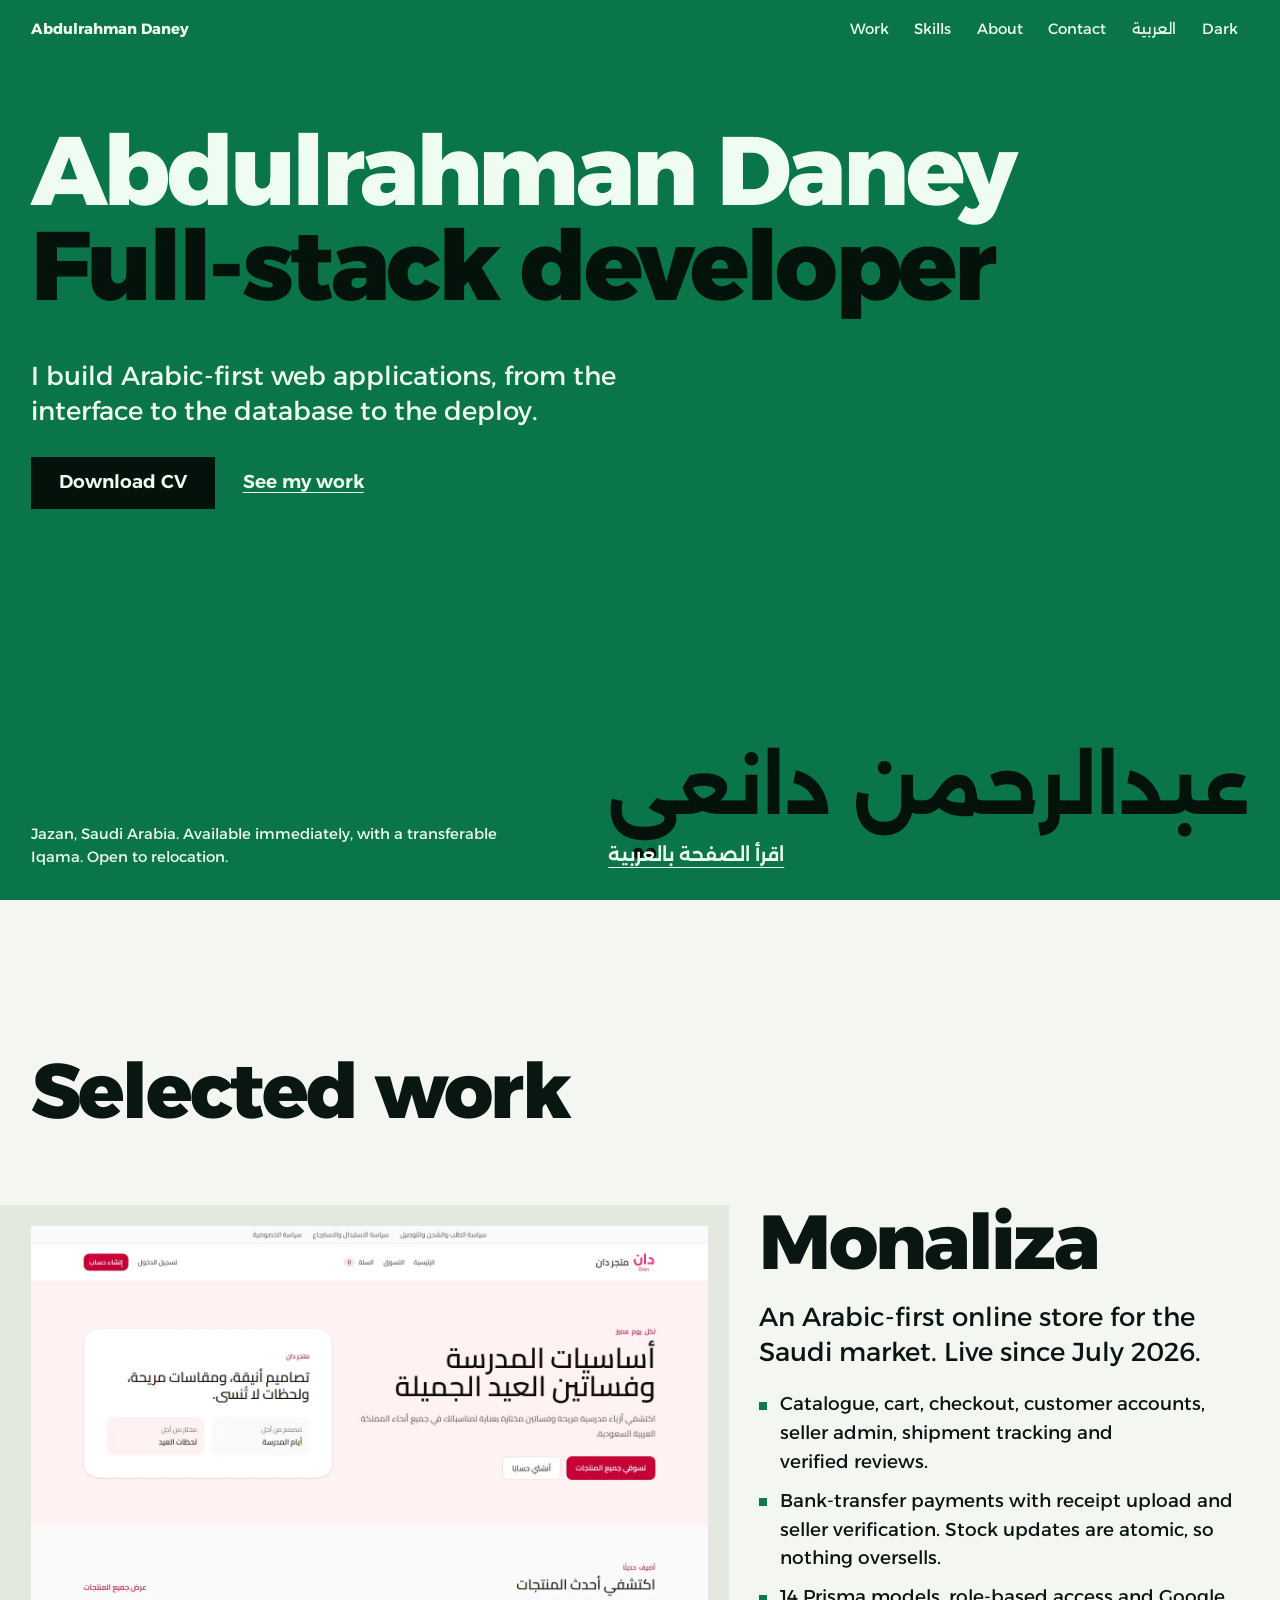
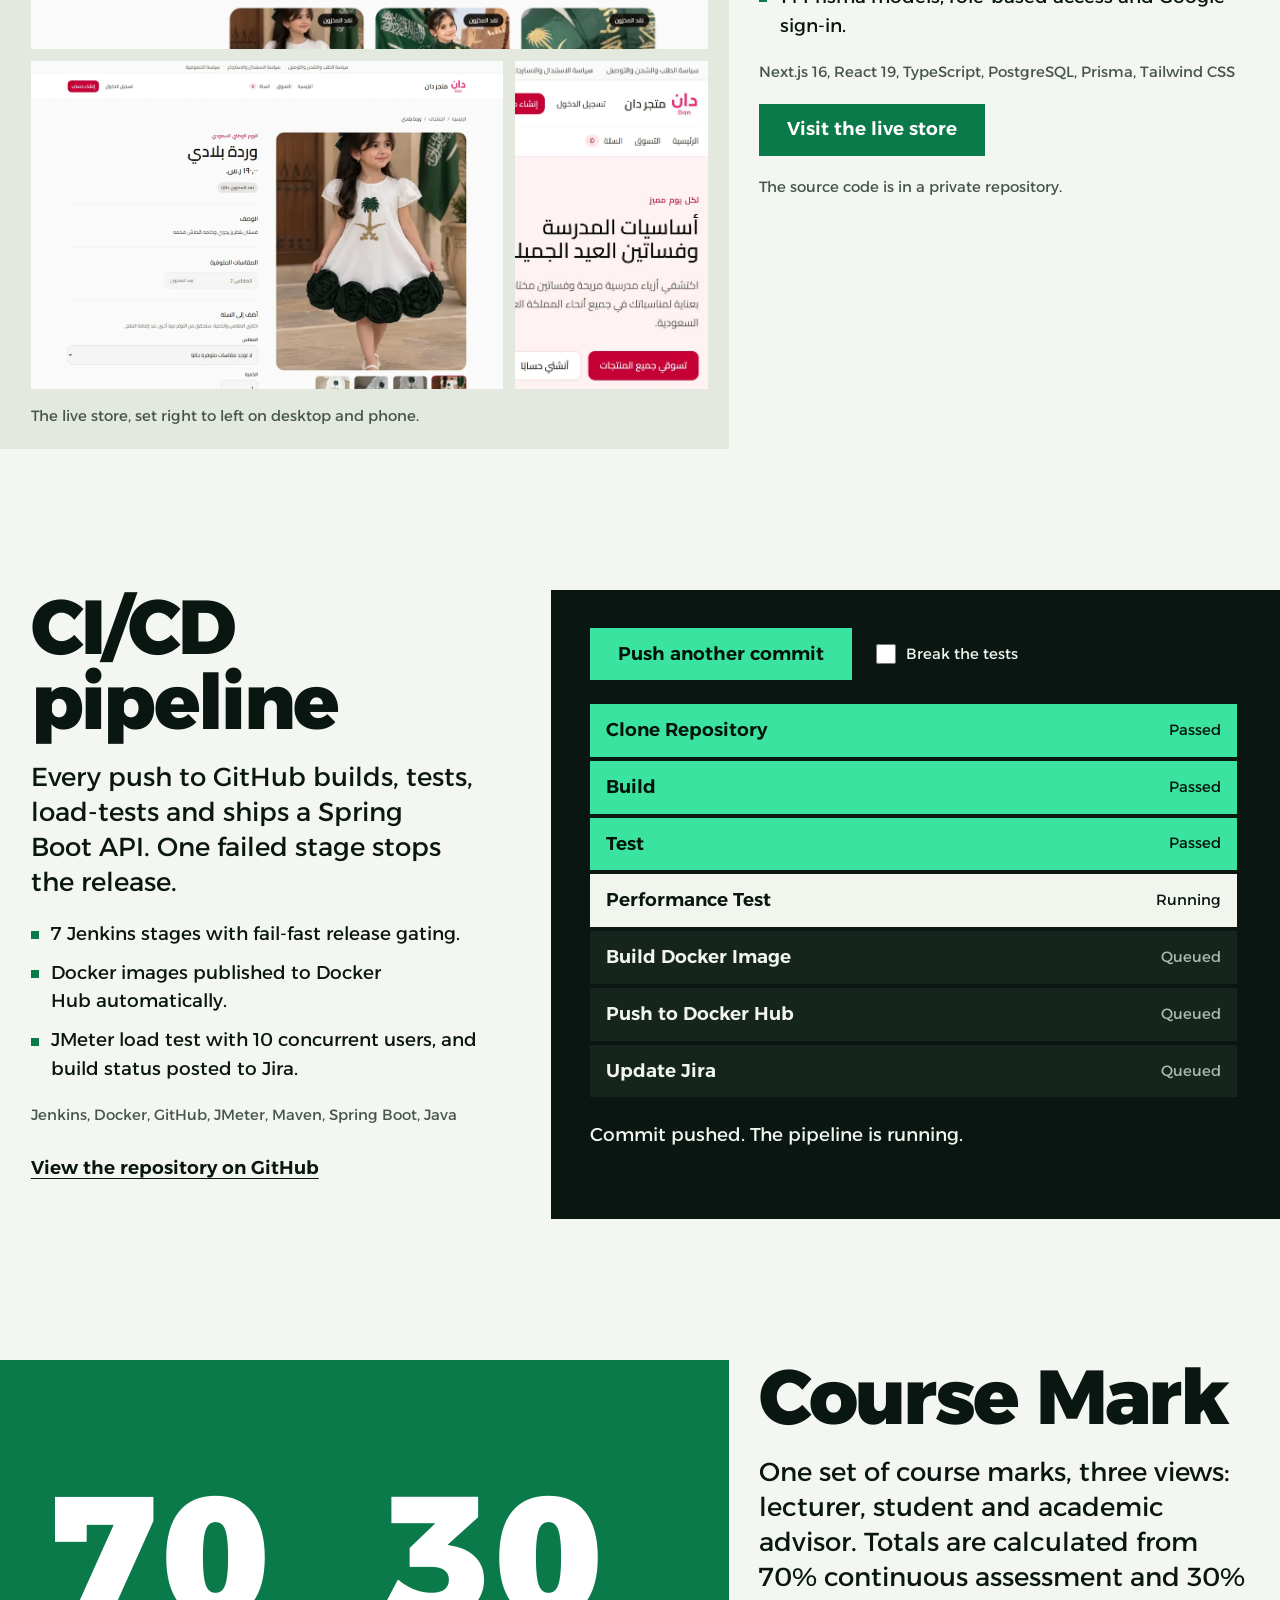
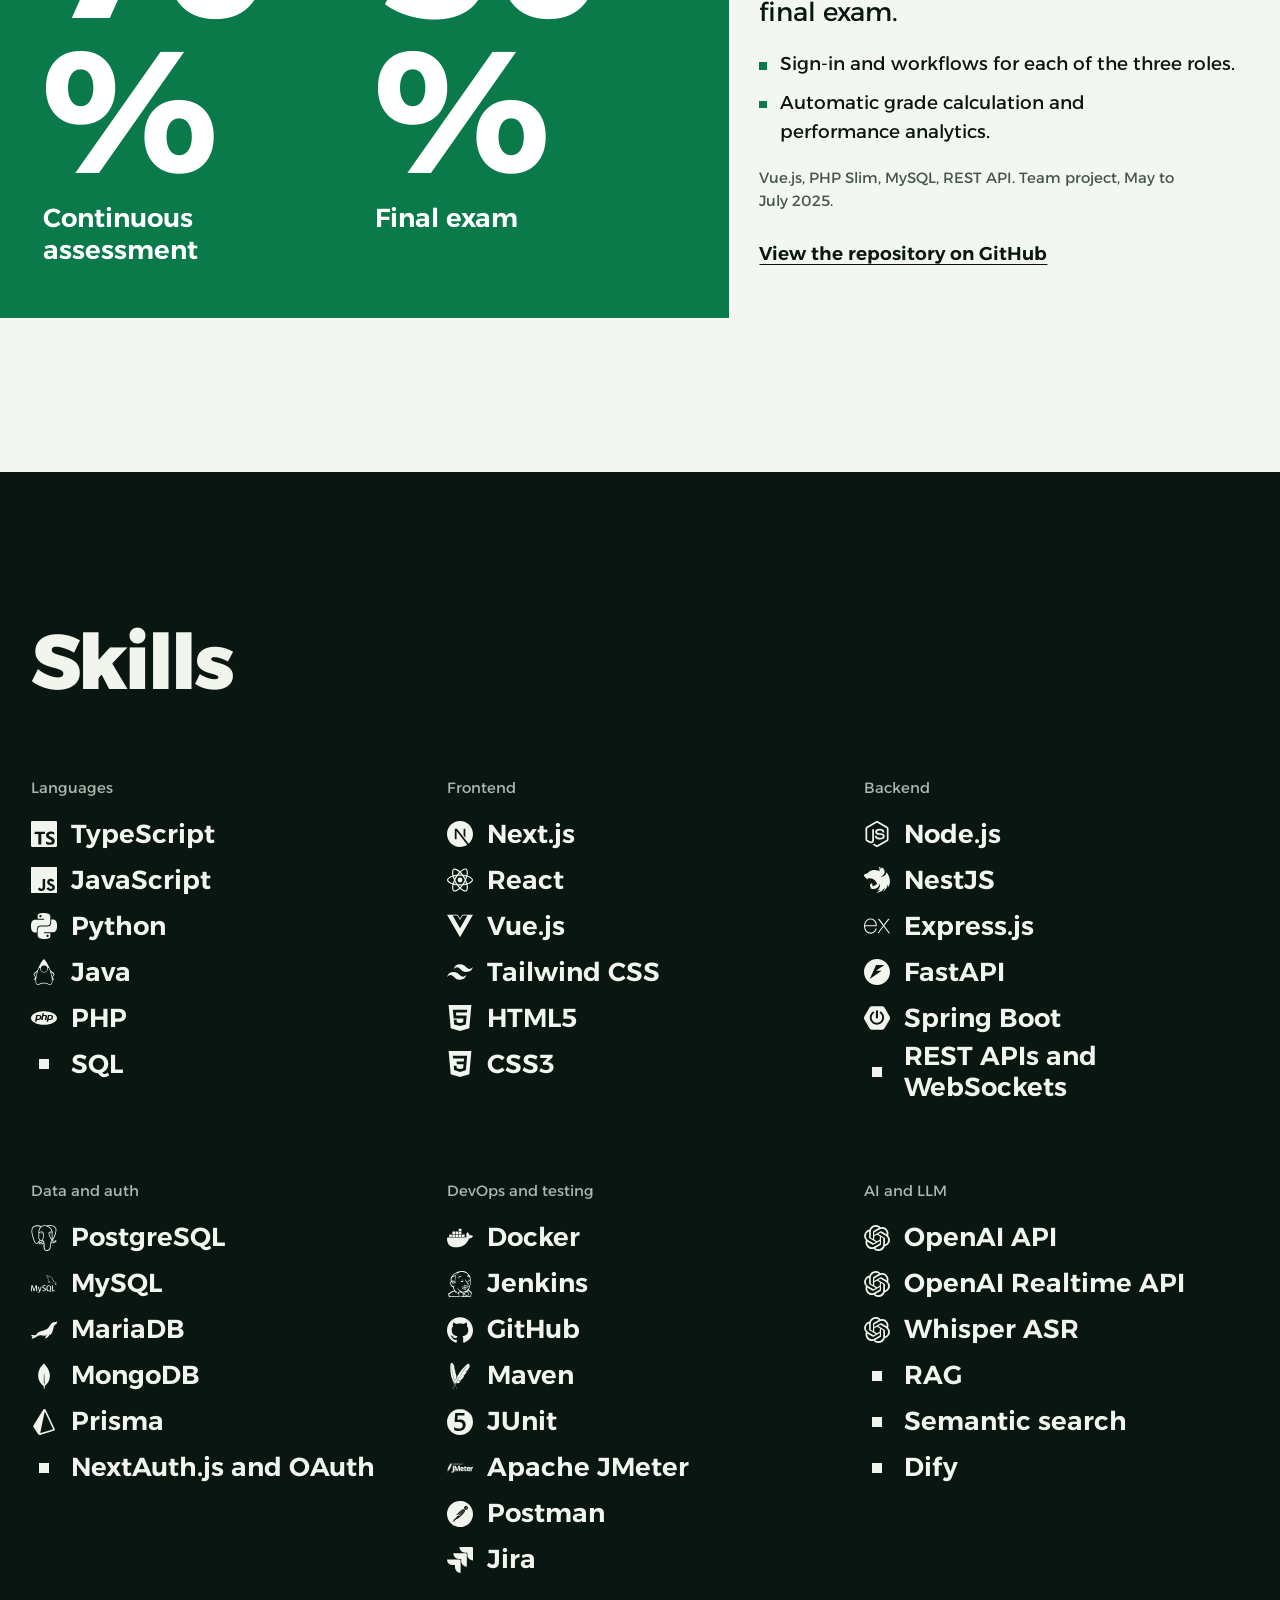
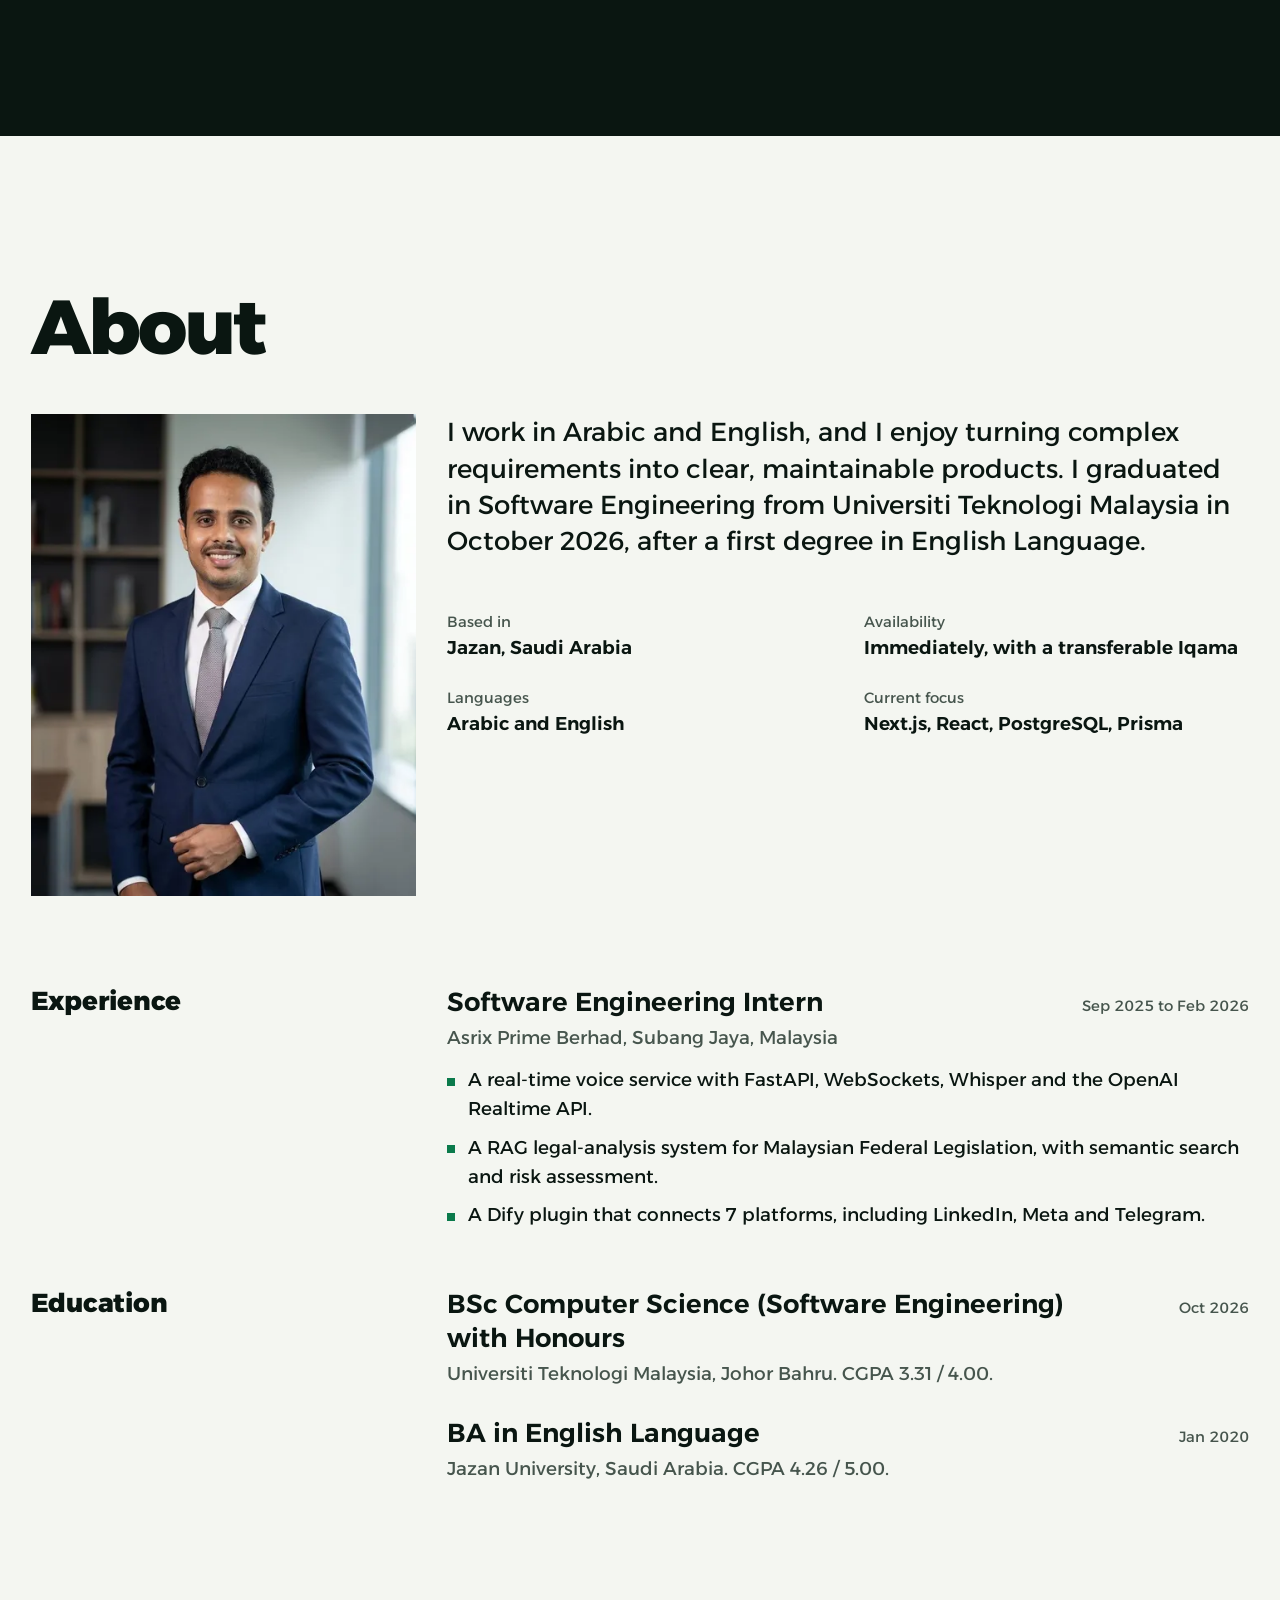
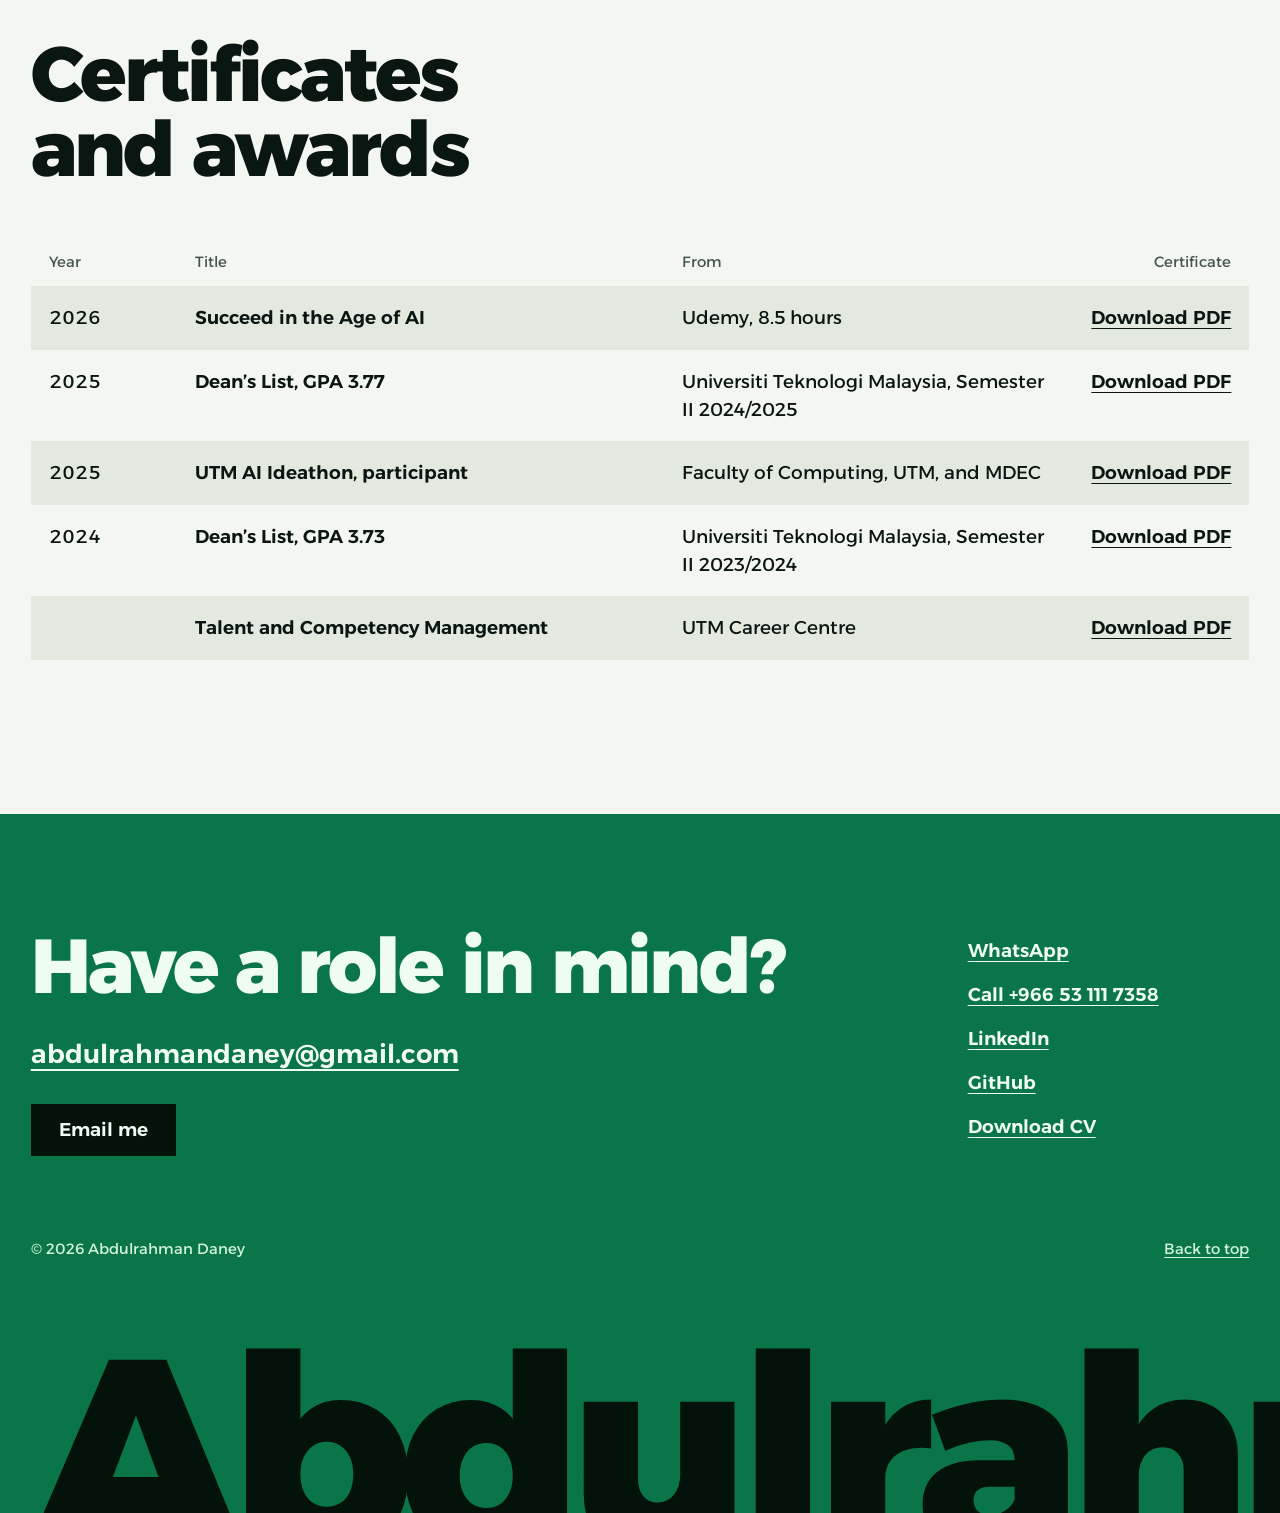
==== commit 7cd76e36: "Redesign the site with bold sans type, colour fields and a dark theme Replace the serif split-stage " ====
--- a/index.html
+++ b/index.html
@@ -1,11 +1,11 @@
 <!doctype html>
-<html lang="en" dir="ltr">
+<html lang="en" dir="ltr" class="no-js">
   <head>
     <meta charset="utf-8" />
     <meta name="viewport" content="width=device-width, initial-scale=1" />
     <title>Abdulrahman Daney | Full-Stack Developer</title>
     <meta name="description" content="Abdulrahman Daney is a full-stack developer in Saudi Arabia building Arabic-first web applications, AI-enabled systems and automated delivery pipelines." />
-    <meta name="theme-color" content="#dfdedb" />
+    <meta name="theme-color" content="#0a7548" />
     <link rel="canonical" href="https://abdulrahman-daney.github.io/" />
     <link rel="alternate" hreflang="en" href="https://abdulrahman-daney.github.io/" />
     <link rel="alternate" hreflang="ar" href="https://abdulrahman-daney.github.io/ar/" />
@@ -23,7 +23,8 @@
     <meta name="twitter:card" content="summary_large_image" />
     <link rel="icon" href="assets/img/favicon.svg" type="image/svg+xml" />
     <link rel="apple-touch-icon" href="assets/img/apple-touch-icon.png" />
-    <link rel="preload" href="assets/fonts/erode-400.woff2" as="font" type="font/woff2" crossorigin />
+    <link rel="preload" href="assets/fonts/alexandria-latin.woff2" as="font" type="font/woff2" crossorigin />
+    <script>(function(){var r=document.documentElement;r.classList.replace("no-js","js");try{var t=localStorage.getItem("theme");if(t==="dark"||t==="light")r.dataset.theme=t}catch(e){}})()</script>
     <link rel="stylesheet" href="assets/css/site.css" />
     <script type="application/ld+json">{"@context": "https://schema.org", "@type": "Person", "name": "Abdulrahman Daney", "alternateName": "عبدالرحمن دانعي", "jobTitle": "Full-Stack Developer", "url": "https://abdulrahman-daney.github.io/", "email": "mailto:abdulrahmandaney@gmail.com", "image": "https://abdulrahman-daney.github.io/assets/img/portrait-suit-896.webp", "sameAs": ["https://www.linkedin.com/in/abdulrahman-daney-3bb663234/", "https://github.com/Abdulrahman-Daney"], "knowsLanguage": ["ar", "en"], "address": {"@type": "PostalAddress", "addressLocality": "Jazan", "addressCountry": "SA"}, "alumniOf": [{"@type": "CollegeOrUniversity", "name": "Universiti Teknologi Malaysia"}, {"@type": "CollegeOrUniversity", "name": "Jazan University"}]}</script>
     <script src="assets/js/site.js" defer></script>
@@ -34,270 +35,264 @@
     <header class="bar">
       <a class="bar-name" href="#top" translate="no">Abdulrahman Daney</a>
       <nav class="bar-nav" aria-label="Sections">
-        <a href="#about">About</a>
         <a href="#work">Work</a>
         <a href="#skills">Skills</a>
-        <a href="#experience">Experience</a>
+        <a href="#about">About</a>
         <a href="#contact">Contact</a>
       </nav>
-      <a class="bar-lang" href="ar/" hreflang="ar" lang="ar" data-lang-switch>العربية</a>
-      <a class="bar-lang" href="documents/Abdulrahman_Daney_Full_Stack_Developer_CV.pdf" download>CV</a>
+      <a href="ar/" hreflang="ar" lang="ar" data-lang-switch>العربية</a>
+      <button class="theme-switch" type="button" data-dark="Dark" data-light="Light" data-dark-label="Switch to the dark theme" data-light-label="Switch to the light theme">Dark</button>
     </header>
 
     <main id="main">
-      <section id="top" class="hero split">
-        <figure class="stage">
-          <img
-            src="assets/img/portrait-suit-896.webp"
-            srcset="assets/img/portrait-suit-480.webp 480w, assets/img/portrait-suit-896.webp 896w"
-            sizes="(min-width: 900px) 50vw, 100vw"
-            alt="Abdulrahman Daney in a navy suit and grey tie, in an office with bookshelves"
-            width="896"
-            height="1084"
-            fetchpriority="high"
-          />
-        </figure>
-        <div class="column" data-rise-group>
-          <h1>Abdulrahman Daney <span class="role">Full-Stack Developer</span></h1>
-          <p class="say">I build full-stack web applications, from Arabic-first interfaces to APIs, databases and automated delivery.</p>
+      <section id="top" class="chapter chapter-green hero">
+        <h1><span class="l1">Abdulrahman <b>Daney</b></span><span class="l2">Full-stack developer</span></h1>
+        <p class="role-phone">Full-stack developer</p>
+        <div class="hero-say">
+          <p>I build Arabic-first web applications, from the interface to the database to the deploy.</p>
           <div class="hero-actions">
             <a class="action" href="documents/Abdulrahman_Daney_Full_Stack_Developer_CV.pdf" download>Download CV</a>
             <a class="text-link" href="#work">See my work</a>
           </div>
-          <a class="flip" href="ar/" hreflang="ar" lang="ar" data-lang-switch>اقرأ هذه الصفحة بالعربية</a>
-          <p class="facts">Jazan, Saudi Arabia. Available immediately, with a transferable Iqama. Open to relocation.</p>
-        </div>
-      </section>
-
-      <section id="about" class="about split" aria-labelledby="about-h">
-        <div class="column" data-rise-group>
-          <h2 id="about-h">About</h2>
-          <p>I graduated from Universiti Teknologi Malaysia in October 2026 with a Bachelor of Computer Science in Software Engineering, with Honours. I enjoy turning complex requirements into clear, maintainable products.</p>
-          <p>During 6 months at Asrix Prime I worked on full-stack and AI-enabled systems, including real-time voice experiences, semantic search and cross-platform automation.</p>
-          <p>My current focus is modern TypeScript development with Next.js, React, PostgreSQL and Prisma. Monaliza, the Arabic-first store I built for the Saudi market, is where that work runs live.</p>
-          <p>Before computing I earned a Bachelor of Arts in English Language at Jazan University. I work in Arabic and English, which is why this site reads in both.</p>
-          <p class="signoff"><em>Abdulrahman Daney</em> <span>Full-Stack Developer</span></p>
-        </div>
-        <figure class="stage" data-rise>
-          <img src="assets/img/portrait-close-603.webp" alt="Abdulrahman Daney, close portrait" width="603" height="756" loading="lazy" decoding="async" />
+        </div>
+        <a class="mirror" href="ar/" hreflang="ar" lang="ar" dir="rtl" data-lang-switch>
+          <span class="mirror-name">عبدالرحمن دانعي</span>
+          <span class="mirror-go">اقرأ الصفحة بالعربية</span>
+        </a>
+        <p class="facts">Jazan, Saudi Arabia. Available immediately, with a transferable Iqama. Open to relocation.</p>
+      </section>
+
+      <section id="work" class="chapter work" aria-labelledby="work-h">
+        <h2 id="work-h" data-rise>Selected work</h2>
+
+        <article class="project">
+          <figure class="project-visual shots" data-rise>
+            <div class="shot shot-wide"><img src="assets/img/monaliza-home.webp" alt="Home page of the Monaliza store on a desktop screen, in Arabic" width="1440" height="900" loading="lazy" decoding="async" /></div>
+            <div class="shot"><img src="assets/img/monaliza-product.webp" alt="A product page in the Monaliza store, with sizes and stock status" width="1200" height="833" loading="lazy" decoding="async" /></div>
+            <div class="shot shot-phone"><img src="assets/img/monaliza-phone.webp" alt="The Monaliza home page on a phone" width="480" height="689" loading="lazy" decoding="async" /></div>
+            <figcaption>The live store, set right to left on desktop and phone.</figcaption>
+          </figure>
+          <div class="project-text" data-rise-group>
+            <h3>Monaliza</h3>
+            <p class="project-lead">An Arabic-first online store for the Saudi market. Live since July 2026.</p>
+            <ul class="project-points">
+              <li>Catalogue, cart, checkout, customer accounts, seller admin, shipment tracking and verified reviews.</li>
+              <li>Bank-transfer payments with receipt upload and seller verification. Stock updates are atomic, so nothing oversells.</li>
+              <li>14 Prisma models, role-based access and Google sign-in.</li>
+            </ul>
+            <p class="project-tech" translate="no">Next.js 16, React 19, TypeScript, PostgreSQL, Prisma, Tailwind CSS</p>
+            <a class="action" href="https://monaliza-store.vercel.app/" rel="noopener">Visit the live store</a>
+            <p class="project-note">The source code is in a private repository.</p>
+          </div>
+        </article>
+
+        <article class="project flip">
+          <div class="project-text" data-rise-group>
+            <h3>CI/CD pipeline</h3>
+            <p class="project-lead">Every push to GitHub builds, tests, load-tests and ships a Spring Boot API. One failed stage stops the release.</p>
+            <ul class="project-points">
+              <li>7 Jenkins stages with fail-fast release gating.</li>
+              <li>Docker images published to Docker Hub automatically.</li>
+              <li>JMeter load test with 10 concurrent users, and build status posted to Jira.</li>
+            </ul>
+            <p class="project-tech" translate="no">Jenkins, Docker, GitHub, JMeter, Maven, Spring Boot, Java</p>
+            <a class="text-link" href="https://github.com/Abdulrahman-Daney/studentrecords" rel="noopener">View the repository on GitHub</a>
+          </div>
+          <figure class="project-visual pipe" data-ui data-rise data-words='{"queued":"Queued","running":"Running","passed":"Passed","failed":"Failed","skipped":"Skipped","again":"Push another commit","started":"Commit pushed. The pipeline is running.","shipped":"All 7 stages passed. The image is on Docker Hub and Jira is updated.","stopped":"The tests failed, so the release stopped. Nothing was published."}'>
+            <div class="pipe-controls">
+              <button class="action pipe-push" type="button">Push a commit</button>
+              <label class="pipe-break"><input type="checkbox" /> Break the tests</label>
+            </div>
+            <ol class="pipe-stages" dir="ltr" lang="en" translate="no">
+              <li>Clone Repository <span class="state"></span></li>
+              <li>Build <span class="state"></span></li>
+              <li>Test <span class="state"></span></li>
+              <li>Performance Test <span class="state"></span></li>
+              <li>Build Docker Image <span class="state"></span></li>
+              <li>Push to Docker Hub <span class="state"></span></li>
+              <li>Update Jira <span class="state"></span></li>
+            </ol>
+            <p class="pipe-result" aria-live="polite">The 7 stages in the project's Jenkinsfile. A failure stops everything after it.</p>
+          </figure>
+        </article>
+
+        <article class="project">
+          <figure class="project-visual marks" data-rise>
+            <p class="marks-n" dir="ltr"><span data-count="70">70</span>%</p>
+            <p class="marks-n" dir="ltr"><span data-count="30">30</span>%</p>
+            <p class="marks-k">Continuous assessment</p>
+            <p class="marks-k">Final exam</p>
+          </figure>
+          <div class="project-text" data-rise-group>
+            <h3>Course Mark</h3>
+            <p class="project-lead">One set of course marks, three views: lecturer, student and academic advisor. Totals are calculated from 70% continuous assessment and 30% final exam.</p>
+            <ul class="project-points">
+              <li>Sign-in and workflows for each of the three roles.</li>
+              <li>Automatic grade calculation and performance analytics.</li>
+            </ul>
+            <p class="project-tech"><span translate="no">Vue.js, PHP Slim, MySQL, REST API.</span> Team project, May to July 2025.</p>
+            <a class="text-link" href="https://github.com/student-marks-system/student-marks-system" rel="noopener">View the repository on GitHub</a>
+          </div>
+        </article>
+      </section>
+
+      <section id="skills" class="chapter chapter-inverse skills" aria-labelledby="skills-h">
+        <h2 id="skills-h" data-rise>Skills</h2>
+        <div class="skill-groups" translate="no">
+          <div class="skill-group">
+            <h3 translate="yes">Languages</h3>
+            <ul data-rise-group>
+              <li><svg aria-hidden="true"><use href="assets/img/tech.svg#typescript" /></svg>TypeScript</li>
+              <li><svg aria-hidden="true"><use href="assets/img/tech.svg#javascript" /></svg>JavaScript</li>
+              <li><svg aria-hidden="true"><use href="assets/img/tech.svg#python" /></svg>Python</li>
+              <li><svg aria-hidden="true"><use href="assets/img/tech.svg#openjdk" /></svg>Java</li>
+              <li><svg aria-hidden="true"><use href="assets/img/tech.svg#php" /></svg>PHP</li>
+              <li><span class="dot" aria-hidden="true"></span>SQL</li>
+            </ul>
+          </div>
+          <div class="skill-group">
+            <h3 translate="yes">Frontend</h3>
+            <ul data-rise-group>
+              <li><svg aria-hidden="true"><use href="assets/img/tech.svg#nextdotjs" /></svg>Next.js</li>
+              <li><svg aria-hidden="true"><use href="assets/img/tech.svg#react" /></svg>React</li>
+              <li><svg aria-hidden="true"><use href="assets/img/tech.svg#vuedotjs" /></svg>Vue.js</li>
+              <li><svg aria-hidden="true"><use href="assets/img/tech.svg#tailwindcss" /></svg>Tailwind CSS</li>
+              <li><svg aria-hidden="true"><use href="assets/img/tech.svg#html5" /></svg>HTML5</li>
+              <li><svg aria-hidden="true"><use href="assets/img/tech.svg#css3" /></svg>CSS3</li>
+            </ul>
+          </div>
+          <div class="skill-group">
+            <h3 translate="yes">Backend</h3>
+            <ul data-rise-group>
+              <li><svg aria-hidden="true"><use href="assets/img/tech.svg#nodedotjs" /></svg>Node.js</li>
+              <li><svg aria-hidden="true"><use href="assets/img/tech.svg#nestjs" /></svg>NestJS</li>
+              <li><svg aria-hidden="true"><use href="assets/img/tech.svg#express" /></svg>Express.js</li>
+              <li><svg aria-hidden="true"><use href="assets/img/tech.svg#fastapi" /></svg>FastAPI</li>
+              <li><svg aria-hidden="true"><use href="assets/img/tech.svg#springboot" /></svg>Spring Boot</li>
+              <li><span class="dot" aria-hidden="true"></span>REST APIs and WebSockets</li>
+            </ul>
+          </div>
+          <div class="skill-group">
+            <h3 translate="yes">Data and auth</h3>
+            <ul data-rise-group>
+              <li><svg aria-hidden="true"><use href="assets/img/tech.svg#postgresql" /></svg>PostgreSQL</li>
+              <li><svg aria-hidden="true"><use href="assets/img/tech.svg#mysql" /></svg>MySQL</li>
+              <li><svg aria-hidden="true"><use href="assets/img/tech.svg#mariadb" /></svg>MariaDB</li>
+              <li><svg aria-hidden="true"><use href="assets/img/tech.svg#mongodb" /></svg>MongoDB</li>
+              <li><svg aria-hidden="true"><use href="assets/img/tech.svg#prisma" /></svg>Prisma</li>
+              <li><span class="dot" aria-hidden="true"></span>NextAuth.js and OAuth</li>
+            </ul>
+          </div>
+          <div class="skill-group">
+            <h3 translate="yes">DevOps and testing</h3>
+            <ul data-rise-group>
+              <li><svg aria-hidden="true"><use href="assets/img/tech.svg#docker" /></svg>Docker</li>
+              <li><svg aria-hidden="true"><use href="assets/img/tech.svg#jenkins" /></svg>Jenkins</li>
+              <li><svg aria-hidden="true"><use href="assets/img/tech.svg#github" /></svg>GitHub</li>
+              <li><svg aria-hidden="true"><use href="assets/img/tech.svg#apachemaven" /></svg>Maven</li>
+              <li><svg aria-hidden="true"><use href="assets/img/tech.svg#junit5" /></svg>JUnit</li>
+              <li><svg aria-hidden="true"><use href="assets/img/tech.svg#apachejmeter" /></svg>Apache JMeter</li>
+              <li><svg aria-hidden="true"><use href="assets/img/tech.svg#postman" /></svg>Postman</li>
+              <li><svg aria-hidden="true"><use href="assets/img/tech.svg#jira" /></svg>Jira</li>
+            </ul>
+          </div>
+          <div class="skill-group">
+            <h3 translate="yes">AI and LLM</h3>
+            <ul data-rise-group>
+              <li><svg aria-hidden="true"><use href="assets/img/tech.svg#openai" /></svg>OpenAI API</li>
+              <li><svg aria-hidden="true"><use href="assets/img/tech.svg#openai" /></svg>OpenAI Realtime API</li>
+              <li><svg aria-hidden="true"><use href="assets/img/tech.svg#openai" /></svg>Whisper ASR</li>
+              <li><span class="dot" aria-hidden="true"></span>RAG</li>
+              <li><span class="dot" aria-hidden="true"></span>Semantic search</li>
+              <li><span class="dot" aria-hidden="true"></span>Dify</li>
+            </ul>
+          </div>
+        </div>
+      </section>
+
+      <section id="about" class="chapter about" aria-labelledby="about-h">
+        <h2 id="about-h" data-rise>About</h2>
+        <figure class="about-portrait" data-rise>
+          <img src="assets/img/portrait-suit-896.webp" srcset="assets/img/portrait-suit-480.webp 480w, assets/img/portrait-suit-896.webp 896w" sizes="(min-width: 600px) 34vw, 100vw" alt="Abdulrahman Daney in a navy suit and grey tie, in an office with bookshelves" width="896" height="1084" loading="lazy" decoding="async" />
         </figure>
-      </section>
-
-      <section id="work" aria-labelledby="work-h">
-        <div class="work-head split" data-rise-group>
-          <h2 id="work-h">Selected work</h2>
-          <p>3 projects, from a live store to a release pipeline.</p>
-        </div>
-
-      <article class="project split">
-        <figure class="stage panel panel-shots" data-rise>
-          <img class="shot-wide" src="assets/img/monaliza-desktop.webp" alt="Monaliza storefront home page on a desktop screen, in Arabic" width="1200" height="594" loading="lazy" decoding="async" />
-          <figcaption>The live storefront, set right to left on desktop and phone.</figcaption>
-          <img class="shot-phone" src="assets/img/monaliza-phone.webp" alt="Monaliza storefront home page on a phone, in Arabic" width="480" height="689" loading="lazy" decoding="async" />
-        </figure>
-        <div class="column">
-          <h3 data-rise>Monaliza</h3>
-          <p class="project-meta">E-commerce. July 2026 to present.</p>
-          <dl class="project-parts" data-rise-group>
-            <div>
-              <dt>The problem</dt>
-              <!-- TODO: wording drawn from the CV and README. Confirm it describes the real problem. -->
-              <dd>A store for the Saudi market has to work in Arabic first, and take bank-transfer payments without overselling stock.</dd>
-            </div>
-            <div>
-              <dt>What I built</dt>
-              <dd><ul class="built">
-              <li>An Arabic-first commerce platform covering product variants, cart, checkout, customer accounts, seller administration, order fulfilment, shipment tracking and verified-purchase reviews.</li>
-              <li>14 relational Prisma models with variant-level inventory, checkout-time price snapshots, role-based access control and ownership-protected orders.</li>
-              <li>Credentials and Google OAuth authentication with protected server actions, account-status enforcement and separate seller authorization.</li>
-              <li>A bank-transfer workflow with authenticated receipt uploads, seller verification, serializable transactions, idempotent confirmation and atomic inventory updates.</li>
-              </ul></dd>
-            </div>
-            <div>
-              <dt>Tech</dt>
-              <dd translate="no">Next.js 16, React 19, TypeScript, PostgreSQL, Prisma, Tailwind CSS</dd>
-            </div>
-            <div>
-              <dt>Links</dt>
-              <dd><div class="link-row">
-              <a href="https://monaliza-store.vercel.app/" rel="noopener">Visit the live store</a>
-              </div>
-            <p>The source code is in a private repository.</p></dd>
-            </div>
+        <div class="about-main" data-rise-group>
+          <p class="about-lead">I work in Arabic and English, and I enjoy turning complex requirements into clear, maintainable products. I graduated in Software Engineering from Universiti Teknologi Malaysia in October 2026, after a first degree in English Language.</p>
+          <dl class="fact-list">
+            <div><dt>Based in</dt><dd>Jazan, Saudi Arabia</dd></div>
+            <div><dt>Availability</dt><dd>Immediately, with a transferable Iqama</dd></div>
+            <div><dt>Languages</dt><dd>Arabic and English</dd></div>
+            <div><dt>Current focus</dt><dd translate="no">Next.js, React, PostgreSQL, Prisma</dd></div>
           </dl>
         </div>
-      </article>
-
-      <article class="project split">
-        <div class="column">
-          <h3 data-rise>Automated CI/CD Pipeline</h3>
-          <p class="project-meta">DevOps. June to July 2026.</p>
-          <dl class="project-parts" data-rise-group>
-            <div>
-              <dt>The problem</dt>
-              <!-- TODO: wording drawn from the CV and README. Confirm it describes the real problem. -->
-              <dd>Every push to the Student Records API needed the same build, test and delivery steps, and a failed check had to stop the release.</dd>
-            </div>
-            <div>
-              <dt>What I built</dt>
-              <dd><ul class="built">
-              <li>A 7-stage Jenkins pipeline that runs on every GitHub push, with fail-fast release gating.</li>
-              <li>A containerised Spring Boot API with automated Docker Hub publishing, for repeatable pull-and-run deployment.</li>
-              <li>JMeter load testing with 10 concurrent users, and automated build-status comments in Jira.</li>
-              </ul></dd>
-            </div>
-            <div>
-              <dt>Tech</dt>
-              <dd translate="no">Jenkins, Docker, GitHub, JMeter, Maven, Spring Boot, Java</dd>
-            </div>
-            <div>
-              <dt>Links</dt>
-              <dd><div class="link-row">
-              <a href="https://github.com/Abdulrahman-Daney/studentrecords" rel="noopener">View the repository on GitHub</a>
-              </div></dd>
-            </div>
-          </dl>
-        </div>
-        <figure class="stage panel panel-blue" data-ui>
-          <ol class="pipeline" dir="ltr" lang="en" translate="no">
-            <li>Clone Repository</li>
-            <li>Build</li>
-            <li>Test</li>
-            <li>Performance Test</li>
-            <li>Build Docker Image</li>
-            <li>Push to Docker Hub</li>
-            <li>Update Jira</li>
-          </ol>
-          <figcaption>The stages in the project's Jenkinsfile. A failure stops everything after it.</figcaption>
-        </figure>
-      </article>
-
-      <article class="project split">
-        <figure class="stage panel panel-ink" data-rise>
-          <p class="marks" dir="ltr">70 + 30</p>
-          <p class="marks-key"><span>Continuous assessment 70%</span><span>Final exam 30%</span></p>
-          <figcaption>How a course total is made up, for lecturers, students and academic advisors.</figcaption>
-        </figure>
-        <div class="column">
-          <h3 data-rise>Course Mark Management System</h3>
-          <p class="project-meta">Team project. May to July 2025.</p>
-          <dl class="project-parts" data-rise-group>
-            <div>
-              <dt>The problem</dt>
-              <!-- TODO: wording drawn from the CV and README. Confirm it describes the real problem. -->
-              <dd>Lecturers, students and academic advisors each need a different view of the same course marks, and totals have to be calculated reliably.</dd>
-            </div>
-            <div>
-              <dt>What I built</dt>
-              <dd><ul class="built">
-              <li>A multi-role academic platform with authentication and workflows tailored to lecturers, students and academic advisors.</li>
-              <li>Automated grade calculation and performance analytics.</li>
-              </ul></dd>
-            </div>
-            <div>
-              <dt>Tech</dt>
-              <dd translate="no">Vue.js, PHP Slim, MySQL, REST API</dd>
-            </div>
-            <div>
-              <dt>Links</dt>
-              <dd><div class="link-row">
-              <a href="https://github.com/student-marks-system/student-marks-system" rel="noopener">View the repository on GitHub</a>
-              </div></dd>
-            </div>
-          </dl>
-        </div>
-      </article>
-      </section>
-
-      <section id="skills" class="skills" aria-labelledby="skills-h">
-        <h2 id="skills-h" data-rise>Skills</h2>
-        <dl class="skill-groups" data-rise-group>
-        <div><dt>Core</dt><dd translate="no">TypeScript, JavaScript, Python, Java, SQL</dd></div>
-        <div><dt>Frontend</dt><dd translate="no">Next.js, React, Vue.js, Tailwind CSS, HTML5, CSS3, responsive design</dd></div>
-        <div><dt>Backend</dt><dd translate="no">Node.js, NestJS, Express.js, FastAPI, Spring Boot, REST APIs, WebSockets</dd></div>
-        <div><dt>Data and auth</dt><dd translate="no">PostgreSQL, MySQL, MariaDB, MongoDB, Prisma, NextAuth.js, OAuth</dd></div>
-        <div><dt>DevOps and testing</dt><dd translate="no">Docker, Jenkins, CI/CD, GitHub, Maven, JUnit, Apache JMeter, Postman, Jira</dd></div>
-        <div><dt>AI and LLM</dt><dd translate="no">OpenAI API, OpenAI Realtime API, Whisper ASR, RAG, semantic search, Dify</dd></div>
-        </dl>
-      </section>
-
-      <div class="record split">
-        <section id="experience" aria-labelledby="experience-h" data-rise>
-          <h2 id="experience-h">Experience</h2>
-          <article class="entry" data-rise>
-            <h3>Software Engineering Intern</h3>
-            <p class="entry-meta">Asrix Prime Berhad, Subang Jaya, Malaysia. September 2025 to February 2026.</p>
-            <ul class="built">
-              <li>Built a real-time voice streaming service with Python, FastAPI and WebSockets, integrating Whisper ASR and the OpenAI Realtime API for voice-to-text-to-speech interaction.</li>
-              <li>Designed a RAG-based legal analysis system for Malaysian Federal Legislation, enabling semantic search and automated risk assessment across large legal document sets.</li>
-              <li>Developed a Dify Chatflow Invoker plugin integrating 7 platforms, including LinkedIn, Meta and Telegram, to automate cross-platform messaging and content workflows.</li>
-            </ul>
-          </article>
-        </section>
-        <section id="education" aria-labelledby="education-h" data-rise>
-          <h2 id="education-h">Education</h2>
-          <article class="entry">
-            <h3>Bachelor of Computer Science (Software Engineering) with Honours</h3>
-            <p class="entry-meta">Universiti Teknologi Malaysia, Johor Bahru. October 2026. CGPA 3.31 / 4.00.</p>
-          </article>
-          <article class="entry">
-            <h3>Bachelor of Arts in English Language</h3>
-            <p class="entry-meta">Jazan University, Saudi Arabia. January 2020. CGPA 4.26 / 5.00.</p>
-          </article>
-        </section>
+
+        <div class="record" id="experience">
+          <h3 data-rise>Experience</h3>
+          <div class="record-body" data-rise-group>
+            <article class="entry">
+              <p class="entry-title">Software Engineering Intern</p>
+              <p class="entry-when">Sep 2025 to Feb 2026</p>
+              <p class="entry-where">Asrix Prime Berhad, Subang Jaya, Malaysia</p>
+              <ul class="project-points">
+                <li>A real-time voice service with FastAPI, WebSockets, Whisper and the OpenAI Realtime API.</li>
+                <li>A RAG legal-analysis system for Malaysian Federal Legislation, with semantic search and risk assessment.</li>
+                <li>A Dify plugin that connects 7 platforms, including LinkedIn, Meta and Telegram.</li>
+              </ul>
+            </article>
+          </div>
+        </div>
+
+        <div class="record" id="education">
+          <h3 data-rise>Education</h3>
+          <div class="record-body" data-rise-group>
+            <article class="entry">
+              <p class="entry-title">BSc Computer Science (Software Engineering) with Honours</p>
+              <p class="entry-when">Oct 2026</p>
+              <p class="entry-where">Universiti Teknologi Malaysia, Johor Bahru. CGPA 3.31 / 4.00.</p>
+            </article>
+            <article class="entry">
+              <p class="entry-title">BA in English Language</p>
+              <p class="entry-when">Jan 2020</p>
+              <p class="entry-where">Jazan University, Saudi Arabia. CGPA 4.26 / 5.00.</p>
+            </article>
+          </div>
+        </div>
+      </section>
+
+      <section id="certifications" class="chapter certs" aria-labelledby="certifications-h">
+        <h2 id="certifications-h" data-rise>Certificates and awards</h2>
+        <table class="cert-table">
+          <thead>
+            <tr><th scope="col">Year</th><th scope="col">Title</th><th scope="col">From</th><th scope="col" class="get">Certificate</th></tr>
+          </thead>
+          <tbody data-rise-group>
+            <tr><td class="year">2026</td><td class="title">Succeed in the Age of AI</td><td class="body">Udemy, 8.5 hours</td><td class="get"><a href="certifications/succeed-in-the-age-of-ai.pdf" download aria-label="Download the Succeed in the Age of AI certificate">Download PDF</a></td></tr>
+            <tr><td class="year">2025</td><td class="title">Dean’s List, GPA 3.77</td><td class="body">Universiti Teknologi Malaysia, Semester II 2024/2025</td><td class="get"><a href="certifications/deans-list-2024-2025.pdf" download aria-label="Download the Dean’s List 2024/2025 certificate">Download PDF</a></td></tr>
+            <tr><td class="year">2025</td><td class="title">UTM AI Ideathon, participant</td><td class="body">Faculty of Computing, UTM, and MDEC</td><td class="get"><a href="certifications/utm-ai-ideathon-2025.pdf" download aria-label="Download the UTM AI Ideathon certificate">Download PDF</a></td></tr>
+            <tr><td class="year">2024</td><td class="title">Dean’s List, GPA 3.73</td><td class="body">Universiti Teknologi Malaysia, Semester II 2023/2024</td><td class="get"><a href="certifications/deans-list-2023-2024.pdf" download aria-label="Download the Dean’s List 2023/2024 certificate">Download PDF</a></td></tr>
+            <tr><td class="year"></td><td class="title">Talent and Competency Management</td><td class="body">UTM Career Centre</td><td class="get"><a href="certifications/talent-and-competency-management.pdf" download aria-label="Download the Talent and Competency Management certificate">Download PDF</a></td></tr>
+          </tbody>
+        </table>
+      </section>
+    </main>
+
+    <footer id="contact" class="chapter chapter-green close" aria-labelledby="contact-h">
+      <div class="close-invite" data-rise-group>
+        <h2 id="contact-h">Have a role in mind?</h2>
+        <a class="close-mail ltr" href="mailto:abdulrahmandaney@gmail.com" translate="no">abdulrahmandaney@gmail.com</a>
+        <a class="action" href="mailto:abdulrahmandaney@gmail.com?subject=A%20role%20for%20you">Email me</a>
       </div>
-
-      <section id="certifications" class="recognition" aria-labelledby="certifications-h">
-        <h2 id="certifications-h" data-rise>Certifications and achievements</h2>
-        <ul class="awards" data-rise-group>
-          <li class="award">
-            <h3>Dean’s List</h3>
-            <p>Universiti Teknologi Malaysia. GPA 3.77 in Semester II 2024/2025, and GPA 3.73 in Semester II 2023/2024.</p>
-            <div class="link-row">
-              <a href="certifications/deans-list-2024-2025.pdf" download>Download 2024/2025</a>
-              <a href="certifications/deans-list-2023-2024.pdf" download>Download 2023/2024</a>
-            </div>
-          </li>
-          <li class="award">
-            <h3>UTM AI Ideathon (Project-Based), participant</h3>
-            <p>Faculty of Computing, UTM, and MDEC. June 2025.</p>
-            <div class="link-row">
-              <a href="certifications/utm-ai-ideathon-2025.pdf" download>Download certificate</a>
-            </div>
-          </li>
-          <li class="award">
-            <h3>Succeed in the Age of AI</h3>
-            <p>Udemy. January 2026. 8.5 hours.</p>
-            <div class="link-row">
-              <a href="certifications/succeed-in-the-age-of-ai.pdf" download>Download certificate</a>
-            </div>
-          </li>
-          <li class="award">
-            <h3>Talent and Competency Management Course</h3>
-            <p>UTM Career Centre.</p>
-            <div class="link-row">
-              <a href="certifications/talent-and-competency-management.pdf" download>Download certificate</a>
-            </div>
-          </li>
-        </ul>
-      </section>
-
-      <section id="contact" class="contact" aria-labelledby="contact-h">
-        <h2 id="contact-h" data-rise>Have a role or project in mind?</h2>
-        <a class="contact-email ltr" href="mailto:abdulrahmandaney@gmail.com" translate="no">abdulrahmandaney@gmail.com</a>
-        <div class="link-row">
-          <a href="tel:+966531117358">Call <span class="ltr">&nbsp;+966 53 111 7358</span></a>
-          <a href="https://wa.me/966531117358" rel="noopener">WhatsApp</a>
-          <a href="https://www.linkedin.com/in/abdulrahman-daney-3bb663234/" rel="noopener">LinkedIn</a>
-          <a href="https://github.com/Abdulrahman-Daney" rel="noopener">GitHub</a>
-        </div>
-        <div><a class="action" href="documents/Abdulrahman_Daney_Full_Stack_Developer_CV.pdf" download>Download CV</a></div>
-      </section>
-    </main>
-
-    <footer class="foot">
-      <p>© Abdulrahman Daney</p>
-      <a href="#top">Back to top</a>
+      <nav class="link-list" aria-label="Contact" data-rise-group>
+        <a href="https://wa.me/966531117358" rel="noopener">WhatsApp</a>
+        <a href="tel:+966531117358">Call <span class="ltr">&nbsp;+966 53 111 7358</span></a>
+        <a href="https://www.linkedin.com/in/abdulrahman-daney-3bb663234/" rel="noopener">LinkedIn</a>
+        <a href="https://github.com/Abdulrahman-Daney" rel="noopener">GitHub</a>
+        <a href="documents/Abdulrahman_Daney_Full_Stack_Developer_CV.pdf" download>Download CV</a>
+      </nav>
+      <div class="credits">
+        <p>© 2026 Abdulrahman Daney</p>
+        <a href="#top">Back to top</a>
+      </div>
+      <p class="close-name" aria-hidden="true" translate="no">Abdulrahman Daney</p>
     </footer>
   </body>
 </html>
--- a/assets/css/site.css
+++ b/assets/css/site.css
@@ -0,0 +1,424 @@
+/* One typeface in two scripts, flat fields of colour, and a light and a dark theme.
+   The layout uses logical properties, so dir="rtl" mirrors the page without extra rules. */
+
+@font-face { font-family: "Alexandria"; src: url("../fonts/alexandria-latin.woff2") format("woff2"); font-weight: 100 900; font-display: swap; unicode-range: U+0000-00FF, U+0131, U+0152-0153, U+02BB-02BC, U+02C6, U+02DA, U+02DC, U+2000-206F, U+20AC, U+2122, U+2191, U+2193, U+2212, U+2215, U+FEFF, U+FFFD; }
+@font-face { font-family: "Alexandria"; src: url("../fonts/alexandria-arabic.woff2") format("woff2"); font-weight: 100 900; font-display: swap; unicode-range: U+0600-06FF, U+0750-077F, U+0870-08FF, U+200C-200E, U+2010-2011, U+FB50-FDFF, U+FE70-FEFC; }
+
+/* Light theme */
+:root {
+  color-scheme: light;
+  --bg: #f4f6f1;
+  --surface: #e4e9e0;
+  --ink: #0a1611;
+  --muted: #46554d;
+  --accent: #0a7a4b;
+  --accent-ink: #ffffff;
+  --inv-bg: #0a1611;
+  --inv-surface: #15241d;
+  --inv-ink: #f1f5ee;
+  --inv-muted: #a9b9af;
+  --inv-accent: #3be3a0;
+  --inv-accent-ink: #04140c;
+  --pass: #0a7a4b;
+  --fail: #c62f3b;
+
+  --step-small: clamp(0.875rem, 0.85rem + 0.1vw, 0.9375rem);
+  --step-body: clamp(1.0625rem, 1rem + 0.2vw, 1.1875rem);
+  --step-lead: clamp(1.25rem, 1.1rem + 0.7vw, 1.625rem);
+  --step-head: clamp(2.25rem, 1.1rem + 4.6vw, 5.25rem);
+  --step-display: clamp(2.75rem, 7.6vw, 11rem);
+
+  --edge: clamp(16px, 2.4vw, 36px);
+  --gap: clamp(20px, 2.4vw, 36px);
+  --section: clamp(96px, 12vw, 200px);
+  --bar: 60px;
+
+  --face: "Alexandria", "Segoe UI", Tahoma, system-ui, sans-serif;
+  --tracking-display: -0.035em;
+  --leading-display: 0.98;
+  --leading-text: 1.55;
+  --weight-display: 800;
+  --ease: cubic-bezier(0.2, 0.7, 0.2, 1);
+}
+
+/* Dark theme: chosen with the switch, or taken from the system when no choice was made */
+:root[data-theme="dark"] {
+  color-scheme: dark;
+  --bg: #0a1410;
+  --surface: #14221c;
+  --ink: #f1f5ee;
+  --muted: #a9b9af;
+  --accent: #3be3a0;
+  --accent-ink: #04140c;
+  --inv-bg: #f1f5ee;
+  --inv-surface: #e0e7dc;
+  --inv-ink: #0a1611;
+  --inv-muted: #46554d;
+  --inv-accent: #0a7a4b;
+  --inv-accent-ink: #ffffff;
+  --pass: #3be3a0;
+  --fail: #ff7b85;
+}
+@media (prefers-color-scheme: dark) {
+  :root:not([data-theme="light"]) {
+    color-scheme: dark;
+    --bg: #0a1410;
+    --surface: #14221c;
+    --ink: #f1f5ee;
+    --muted: #a9b9af;
+    --accent: #3be3a0;
+    --accent-ink: #04140c;
+    --inv-bg: #f1f5ee;
+    --inv-surface: #e0e7dc;
+    --inv-ink: #0a1611;
+    --inv-muted: #46554d;
+    --inv-accent: #0a7a4b;
+    --inv-accent-ink: #ffffff;
+    --pass: #3be3a0;
+    --fail: #ff7b85;
+  }
+}
+
+:root[lang="ar"] {
+  --tracking-display: 0;
+  --leading-display: 1.25;
+  --leading-text: 1.8;
+  --weight-display: 700;
+}
+
+*, *::before, *::after { box-sizing: border-box; }
+
+html { scroll-padding-top: calc(var(--bar) + 12px); -webkit-text-size-adjust: 100%; }
+
+body {
+  margin: 0;
+  background: var(--bg);
+  color: var(--ink);
+  font: 400 var(--step-body) / var(--leading-text) var(--face);
+  overflow-wrap: break-word;
+  -webkit-font-smoothing: antialiased;
+}
+
+img, svg { display: block; max-width: 100%; }
+img { height: auto; }
+h1, h2, h3, p, ul, ol, dl, dd, figure, table { margin: 0; padding: 0; }
+ul, ol { list-style: none; }
+h1, h2, h3 { font-weight: var(--weight-display); letter-spacing: var(--tracking-display); line-height: var(--leading-display); text-wrap: balance; }
+h2, h3 { font-size: var(--step-head); }
+p, li, dd { text-wrap: pretty; }
+a, button, label { touch-action: manipulation; }
+a { color: inherit; text-underline-offset: 0.22em; text-decoration-thickness: 0.08em; }
+:focus-visible { outline: 3px solid var(--accent); outline-offset: 3px; }
+::selection { background: var(--accent); color: var(--accent-ink); }
+.ltr { direction: ltr; unicode-bidi: isolate; }
+
+/* Chapters: each is one full field of colour */
+.chapter { background: var(--bg); color: var(--ink); padding-inline: var(--edge); }
+.chapter-green {
+  --bg: #0a7548;
+  --surface: #096a41;
+  --ink: #effcf2;
+  --muted: #d3f3df;
+  --deep: #03130b;
+  --accent: #03130b;
+  --accent-ink: #effcf2;
+}
+.chapter-inverse {
+  --bg: var(--inv-bg);
+  --surface: var(--inv-surface);
+  --ink: var(--inv-ink);
+  --muted: var(--inv-muted);
+  --accent: var(--inv-accent);
+  --accent-ink: var(--inv-accent-ink);
+}
+
+.skip {
+  position: fixed;
+  inset-block-start: 8px;
+  inset-inline-start: 8px;
+  z-index: 30;
+  padding: 10px 16px;
+  background: #03130b;
+  color: #effcf2;
+  transform: translateY(-300%);
+}
+.skip:focus { transform: none; }
+
+/* Top bar: plain words. With script it stays in view and takes the colours of the chapter under it. */
+.bar {
+  position: absolute;
+  inset-block-start: 0;
+  inset-inline: 0;
+  z-index: 20;
+  display: flex;
+  align-items: center;
+  gap: clamp(12px, 2vw, 28px);
+  min-height: var(--bar);
+  padding-inline: var(--edge);
+  font-size: var(--step-small);
+  color: #effcf2;
+  transition: background-color 300ms linear, color 300ms linear;
+}
+.js .bar { position: fixed; background: var(--bar-bg, #0a7548); color: var(--bar-ink, #effcf2); }
+.bar a, .bar button { display: inline-flex; align-items: center; min-height: 44px; text-decoration: none; }
+.bar a:hover, .bar button:hover { text-decoration: underline; }
+.bar-name { font-weight: 700; margin-inline-end: auto; }
+.bar-nav { display: flex; gap: clamp(12px, 2vw, 28px); }
+.theme-switch { font: inherit; color: inherit; background: none; border: 0; padding: 0; cursor: pointer; min-inline-size: 3.2em; }
+.no-js .theme-switch { display: none; }
+
+/* Buttons and links */
+.action {
+  display: inline-flex;
+  align-items: center;
+  justify-content: center;
+  min-height: 52px;
+  padding-inline: 28px;
+  background: var(--accent);
+  color: var(--accent-ink);
+  font: inherit;
+  font-weight: 600;
+  text-decoration: none;
+  border: 0;
+  cursor: pointer;
+  transition: transform 180ms var(--ease);
+}
+.action:hover { transform: translateY(-3px); }
+.action:active { transform: translateY(0) scale(0.98); }
+.text-link { display: inline-flex; align-items: center; min-height: 44px; font-weight: 600; }
+.text-link:hover, .link-list a:hover, .cert-table a:hover { color: var(--accent); }
+.chapter-green .text-link:hover { color: inherit; text-decoration-thickness: 0.16em; }
+
+/* Hero: one green field, the name in a pale ink and the job in a dark one */
+.hero {
+  min-block-size: 100svh;
+  display: grid;
+  grid-template-columns: repeat(12, minmax(0, 1fr));
+  grid-template-rows: auto 1fr auto;
+  column-gap: var(--gap);
+  padding-block: calc(var(--bar) + 7svh) var(--edge);
+}
+.hero h1 { grid-column: 1 / -1; font-size: var(--step-display); view-transition-name: name; }
+.hero h1 span { display: block; white-space: nowrap; }
+.hero h1 b { font-weight: inherit; }
+.hero h1 .l2 { color: var(--deep); }
+.role-phone { display: none; }
+.hero-say { grid-column: 1 / span 6; grid-row: 2; align-self: start; padding-block-start: clamp(28px, 5svh, 48px); display: grid; gap: 28px; justify-items: start; }
+.hero-say p { font-size: var(--step-lead); line-height: 1.35; max-inline-size: 34ch; }
+.hero-actions { display: flex; flex-wrap: wrap; align-items: center; gap: 12px 28px; }
+.facts { grid-column: 1 / span 6; grid-row: 3; align-self: end; font-size: var(--step-small); max-inline-size: 44ch; }
+.mirror {
+  grid-column: 7 / -1;
+  grid-row: 2 / 4;
+  align-self: end;
+  justify-self: end;
+  display: grid;
+  gap: 4px;
+  text-align: end;
+  text-decoration: none;
+  color: var(--deep);
+}
+.mirror-name { white-space: nowrap; font-size: var(--step-head); font-weight: 700; line-height: 1.3; letter-spacing: 0; transition: transform 300ms var(--ease); }
+.mirror-go { font-size: var(--step-body); font-weight: 600; text-decoration: underline; text-underline-offset: 0.3em; color: var(--ink); }
+.mirror:hover .mirror-name { transform: translateX(-12px); }
+:root[lang="ar"] .mirror-name { font-weight: 800; letter-spacing: -0.035em; line-height: 1.05; }
+:root[lang="ar"] .mirror:hover .mirror-name { transform: translateX(12px); }
+
+/* Work: one project per block, a large picture beside a small cluster of text */
+.work { padding-block: var(--section); }
+.work > h2 { margin-block-end: clamp(40px, 6vw, 96px); }
+.project { display: grid; grid-template-columns: repeat(12, minmax(0, 1fr)); column-gap: var(--gap); row-gap: 28px; align-items: start; }
+.project + .project { margin-block-start: clamp(96px, 11vw, 180px); }
+.project-visual { grid-column: 1 / span 7; margin-inline-start: calc(var(--edge) * -1); }
+.project-text { grid-column: 8 / -1; display: grid; gap: 20px; align-content: start; justify-items: start; position: sticky; inset-block-start: calc(var(--bar) + 24px); }
+.project.flip .project-visual { grid-column: 6 / -1; grid-row: 1; margin-inline: 0 calc(var(--edge) * -1); }
+.project.flip .project-text { grid-column: 1 / span 5; grid-row: 1; }
+.project-lead { font-size: var(--step-lead); line-height: 1.35; }
+.project-points { display: grid; gap: 10px; }
+.project-points li { padding-inline-start: 1.1em; position: relative; }
+.project-points li::before { content: ""; position: absolute; inset-inline-start: 0; inset-block-start: 0.62em; inline-size: 0.42em; block-size: 0.42em; background: var(--accent); }
+.project-tech { font-size: var(--step-small); color: var(--muted); }
+.project-note { font-size: var(--step-small); color: var(--muted); }
+
+.shots { display: grid; grid-template-columns: minmax(0, 2.45fr) minmax(0, 1fr); gap: 12px; background: var(--surface); padding: clamp(12px, 1.6vw, 24px); padding-inline-start: var(--edge); }
+.shot { overflow: hidden; }
+.shot img { inline-size: 100%; transition: transform 700ms var(--ease); }
+.shot-wide { grid-column: 1 / -1; }
+.shot-phone img { block-size: 100%; object-fit: cover; object-position: right top; }
+.shots:hover .shot-wide img { transform: scale(1.025); }
+.shots figcaption, .marks figcaption { grid-column: 1 / -1; font-size: var(--step-small); color: var(--muted); padding-block-start: 4px; }
+
+/* The pipeline that runs: a working fragment of the project */
+.pipe { background: var(--inv-bg); color: var(--inv-ink); padding: clamp(20px, 3vw, 44px); padding-inline-end: calc(var(--edge) + clamp(4px, 1vw, 12px)); display: grid; gap: 24px; }
+.pipe-controls { display: flex; flex-wrap: wrap; align-items: center; gap: 12px 24px; }
+.pipe .action { background: var(--inv-accent); color: var(--inv-accent-ink); }
+.pipe-break { display: inline-flex; align-items: center; gap: 10px; min-height: 44px; cursor: pointer; font-size: var(--step-small); }
+.pipe-break input { inline-size: 20px; block-size: 20px; margin: 0; accent-color: var(--inv-accent); }
+.pipe-stages { display: grid; gap: 4px; }
+.pipe-stages li { display: flex; justify-content: space-between; align-items: center; gap: 16px; padding: 12px 16px; background: var(--inv-surface); font-size: var(--step-body); font-weight: 600; transition: background-color 200ms linear, color 200ms linear, opacity 200ms linear; }
+.pipe-stages .state { font-size: var(--step-small); font-weight: 400; color: var(--inv-muted); font-variant-numeric: tabular-nums; }
+.pipe-stages li[data-state="running"] { background: var(--inv-ink); color: var(--inv-bg); }
+.pipe-stages li[data-state="running"] .state { color: inherit; }
+.pipe-stages li[data-state="passed"] { background: var(--inv-accent); color: var(--inv-accent-ink); }
+.pipe-stages li[data-state="passed"] .state { color: inherit; }
+.pipe-stages li[data-state="failed"] { background: #c62f3b; color: #ffffff; }
+.pipe-stages li[data-state="failed"] .state { color: inherit; }
+.pipe-stages li[data-state="skipped"] { opacity: 0.45; }
+.pipe-result { font-size: var(--step-body); min-block-size: 3.2em; color: var(--inv-ink); }
+.no-js .pipe-controls { display: none; }
+
+/* Course Mark: the rule the system calculates, set as figures */
+.marks { background: var(--accent); color: var(--accent-ink); padding: clamp(24px, 4vw, 64px); padding-inline-start: calc(var(--edge) + clamp(4px, 1vw, 12px)); display: grid; grid-template-columns: minmax(0, 1fr) minmax(0, 1fr); gap: 12px var(--gap); min-block-size: min(62svh, 560px); align-content: end; }
+.marks-n { font-size: clamp(4.5rem, 2rem + 11vw, 12rem); font-weight: 800; line-height: 0.9; letter-spacing: -0.05em; font-variant-numeric: tabular-nums; }
+.marks-k { font-size: var(--step-lead); line-height: 1.25; font-weight: 600; }
+.marks figcaption { color: inherit; padding-block-start: 16px; }
+
+/* Skills: an inverse field, logos beside names */
+.skills { padding-block: var(--section); }
+.skills > h2 { margin-block-end: clamp(40px, 6vw, 88px); }
+.skill-groups { display: grid; grid-template-columns: repeat(3, minmax(0, 1fr)); gap: clamp(48px, 6vw, 88px) var(--gap); }
+.skill-group h3 { font-size: var(--step-small); font-weight: 400; letter-spacing: 0; line-height: 1.5; color: var(--muted); margin-block-end: 12px; }
+.skill-group li { display: flex; align-items: center; gap: 14px; min-block-size: 46px; font-size: var(--step-lead); font-weight: 600; line-height: 1.2; transition: transform 200ms var(--ease), color 200ms linear; }
+.skill-group li:hover { transform: translateX(8px); color: var(--accent); }
+[dir="rtl"] .skill-group li:hover { transform: translateX(-8px); }
+.skill-group svg { flex: none; inline-size: 26px; block-size: 26px; fill: currentColor; }
+.skill-group .dot { flex: none; inline-size: 26px; block-size: 26px; display: grid; place-items: center; }
+.skill-group .dot::before { content: ""; inline-size: 10px; block-size: 10px; background: currentColor; }
+
+/* About: a portrait, side facts, a wide paragraph, and the record */
+.about { padding-block: var(--section); display: grid; grid-template-columns: repeat(12, minmax(0, 1fr)); gap: clamp(56px, 7vw, 112px) var(--gap); align-items: start; }
+.about > h2 { grid-column: 1 / -1; margin-block-end: calc(clamp(56px, 7vw, 112px) * -0.45); }
+.about-portrait { grid-column: 1 / span 4; overflow: hidden; background: var(--surface); }
+.about-portrait img { inline-size: 100%; aspect-ratio: 4 / 5; object-fit: cover; object-position: center 10%; }
+.about-main { grid-column: 5 / -1; display: grid; gap: clamp(32px, 4vw, 56px); }
+.about-lead { font-size: var(--step-lead); line-height: 1.4; max-inline-size: 46ch; }
+.fact-list { display: grid; grid-template-columns: repeat(2, minmax(0, 1fr)); gap: 24px var(--gap); }
+.fact-list dt { font-size: var(--step-small); color: var(--muted); }
+.fact-list dd { font-weight: 600; }
+.record { grid-column: 1 / -1; display: grid; grid-template-columns: repeat(12, minmax(0, 1fr)); column-gap: var(--gap); row-gap: 20px; }
+.record + .record { margin-block-start: calc(clamp(56px, 7vw, 112px) * -0.35); }
+.record > h3 { grid-column: 1 / span 4; font-size: var(--step-lead); line-height: 1.2; letter-spacing: -0.01em; }
+.record-body { grid-column: 5 / -1; display: grid; gap: 28px; }
+.entry { display: grid; grid-template-columns: minmax(0, 1fr) auto; gap: 4px 24px; align-items: baseline; }
+.entry-title { font-weight: 600; font-size: var(--step-lead); line-height: 1.3; }
+.entry-when { color: var(--muted); font-size: var(--step-small); font-variant-numeric: tabular-nums; white-space: nowrap; }
+.entry-where { grid-column: 1 / -1; color: var(--muted); }
+.entry .project-points { grid-column: 1 / -1; margin-block-start: 10px; max-inline-size: 62ch; }
+
+/* Certificates: a table without lines, alternate rows one tone down */
+.certs { padding-block: 0 var(--section); }
+.certs > h2 { margin-block-end: clamp(36px, 5vw, 72px); max-inline-size: 12ch; }
+.cert-table { inline-size: 100%; border-collapse: collapse; text-align: start; }
+.cert-table th, .cert-table td { padding: 16px clamp(10px, 1.4vw, 20px); text-align: start; vertical-align: baseline; font-weight: 400; }
+.cert-table thead th { font-size: var(--step-small); color: var(--muted); padding-block: 0 12px; }
+.cert-table tbody tr:nth-child(odd) { background: var(--surface); }
+.cert-table .year { font-variant-numeric: tabular-nums; inline-size: 12%; }
+.cert-table .title { font-weight: 600; inline-size: 40%; }
+.cert-table .get { text-align: end; white-space: nowrap; }
+.cert-table a { font-weight: 600; display: inline-flex; align-items: center; min-height: 32px; }
+
+/* Close: an invitation over the name, cut by the bottom edge */
+.close { position: relative; overflow: hidden; display: grid; grid-template-columns: repeat(12, minmax(0, 1fr)); column-gap: var(--gap); row-gap: clamp(40px, 6vw, 72px); padding-block: clamp(72px, 9vw, 140px) 0; }
+.close-invite { grid-column: 1 / span 8; display: grid; gap: 28px; justify-items: start; }
+.close-mail { font-size: var(--step-lead); font-weight: 600; display: inline-flex; align-items: center; min-height: 44px; max-inline-size: 100%; }
+.link-list { grid-column: 10 / -1; display: grid; align-content: start; font-weight: 600; }
+.link-list a { display: inline-flex; align-items: center; min-height: 44px; }
+.credits { grid-column: 1 / -1; display: flex; flex-wrap: wrap; justify-content: space-between; gap: 4px 24px; font-size: var(--step-small); color: var(--muted); }
+.credits a { display: inline-flex; align-items: center; min-height: 44px; }
+.credits p { align-self: center; }
+.close-name { grid-column: 1 / -1; font-size: clamp(5rem, 21vw, 26rem); font-weight: 800; line-height: 0.8; letter-spacing: -0.05em; white-space: nowrap; color: var(--deep); margin-block-end: -0.17em; user-select: none; }
+:root[lang="ar"] .close-name { letter-spacing: 0; line-height: 1.1; margin-block-end: -0.34em; font-size: clamp(5rem, 24vw, 30rem); }
+
+/* 404 */
+.lost { min-height: 100svh; display: grid; align-content: center; justify-items: start; gap: 24px; }
+.lost h1 { font-size: var(--step-head); }
+.lost .hero-actions { margin-block-start: 12px; }
+
+/* Tablet and phone: one column */
+@media (max-width: 899.98px) {
+  .hero { grid-template-rows: auto auto 1fr auto; min-block-size: min(100svh, 780px); padding-block-start: calc(var(--bar) + 40px); row-gap: 0; }
+  .hero-say, .facts, .mirror { grid-column: 1 / -1; }
+  .hero-say { grid-row: 2; }
+  .mirror { grid-row: 3; align-self: end; padding-block: 40px 20px; }
+  .facts { grid-row: 4; }
+  .project-visual, .project.flip .project-visual { grid-column: 1 / -1; grid-row: auto; margin-inline: calc(var(--edge) * -1); }
+  .project-text, .project.flip .project-text { grid-column: 1 / -1; grid-row: auto; position: static; }
+  .shots, .pipe, .marks { padding-inline: var(--edge); }
+  .marks { min-block-size: 0; padding-block-start: 72px; }
+  .skill-groups { grid-template-columns: repeat(2, minmax(0, 1fr)); }
+  .about-portrait { grid-column: 1 / span 5; }
+  .about-main { grid-column: 6 / -1; }
+  .record > h3, .record-body { grid-column: 1 / -1; }
+  .close-invite { grid-column: 1 / -1; }
+  .link-list { grid-column: 1 / -1; display: flex; flex-wrap: wrap; gap: 0 24px; }
+}
+
+@media (max-width: 599.98px) {
+  :root { --step-display: 13.2vw; }
+  .bar .bar-name { display: none; }
+  .bar { gap: 14px; justify-content: space-between; }
+  .bar-nav { gap: 14px; margin-inline-end: auto; }
+  .mirror-name { font-size: min(var(--step-head), 8.6vw); }
+  .hero h1 .l2 { display: none; }
+  .hero h1 .l1 { white-space: normal; }
+  .hero h1 .l1 b { display: block; font-weight: inherit; color: var(--deep); }
+  .role-phone { display: block; grid-column: 1 / -1; font-size: var(--step-lead); font-weight: 700; padding-block-start: 16px; }
+  .hero { grid-template-rows: auto auto auto 1fr auto; }
+  .hero-say { grid-row: 3; padding-block-start: 12px; gap: 20px; }
+  .mirror { grid-row: 4; }
+  .facts { grid-row: 5; }
+  .hero-actions .action { flex: 1 1 100%; }
+  .shots { grid-template-columns: minmax(0, 1.6fr) minmax(0, 1fr); gap: 8px; }
+  .skill-groups { grid-template-columns: minmax(0, 1fr); }
+  .about-portrait, .about-main { grid-column: 1 / -1; }
+  .fact-list { grid-template-columns: minmax(0, 1fr) minmax(0, 1fr); gap: 20px 16px; }
+  .entry { grid-template-columns: minmax(0, 1fr); }
+
+  /* The table becomes two-line blocks */
+  .cert-table thead { position: absolute; inline-size: 1px; block-size: 1px; overflow: hidden; clip-path: inset(50%); }
+  .cert-table, .cert-table tbody, .cert-table tr, .cert-table td { display: block; inline-size: auto; }
+  .cert-table tr { padding: 14px 12px; margin-inline: -12px; }
+  .cert-table td { padding: 0; }
+  .cert-table .year, .cert-table .title { inline-size: auto; }
+  .cert-table .year { font-size: var(--step-small); color: var(--muted); }
+  .cert-table .year:empty { display: none; }
+  .cert-table .body { color: var(--muted); }
+  .cert-table .get { text-align: start; }
+  .cert-table a { min-height: 44px; }
+}
+
+/* Motion: the page is complete without it. Entrances are added by script; these run by themselves. */
+@media (prefers-reduced-motion: no-preference) {
+  html { scroll-behavior: smooth; }
+  @view-transition { navigation: auto; }
+  ::view-transition-group(name) { animation-duration: 600ms; animation-timing-function: cubic-bezier(0.65, 0, 0.2, 1); }
+
+  @keyframes rise { from { opacity: 0; transform: translateY(0.35em); } }
+  .hero h1 .l1 { animation: rise 800ms var(--ease) backwards; }
+  .hero h1 .l2, .hero h1 .l1 b { animation: rise 800ms var(--ease) 90ms backwards; }
+  .role-phone { animation: rise 800ms var(--ease) 160ms backwards; }
+  .hero-say { animation: rise 800ms var(--ease) 220ms backwards; }
+  .mirror { animation: rise 800ms var(--ease) 320ms backwards; }
+  .facts { animation: rise 800ms var(--ease) 400ms backwards; }
+
+  @keyframes pulse { 50% { opacity: 0.45; } }
+  .pipe-stages li[data-state="running"] .state { animation: pulse 700ms linear infinite; }
+
+  @supports (animation-timeline: view()) {
+    @keyframes settle { from { transform: scale(1.14); } to { transform: none; } }
+    .about-portrait img { animation: settle linear both; animation-timeline: view(); animation-range: entry 0% cover 55%; }
+    @keyframes slide-in { from { transform: translateX(-9%); } to { transform: none; } }
+    @keyframes slide-in-rtl { from { transform: translateX(9%); } to { transform: none; } }
+    .close-name { animation: slide-in linear both; animation-timeline: view(); animation-range: entry 0% entry 100%; }
+    [dir="rtl"] .close-name { animation-name: slide-in-rtl; }
+  }
+}
+
+@media (prefers-reduced-motion: reduce) {
+  *, *::before, *::after { transition: none !important; }
+}
+
+@media print {
+  .bar, .skip, .pipe-controls, .mirror { display: none; }
+  .hero { min-block-size: 0; }
+}
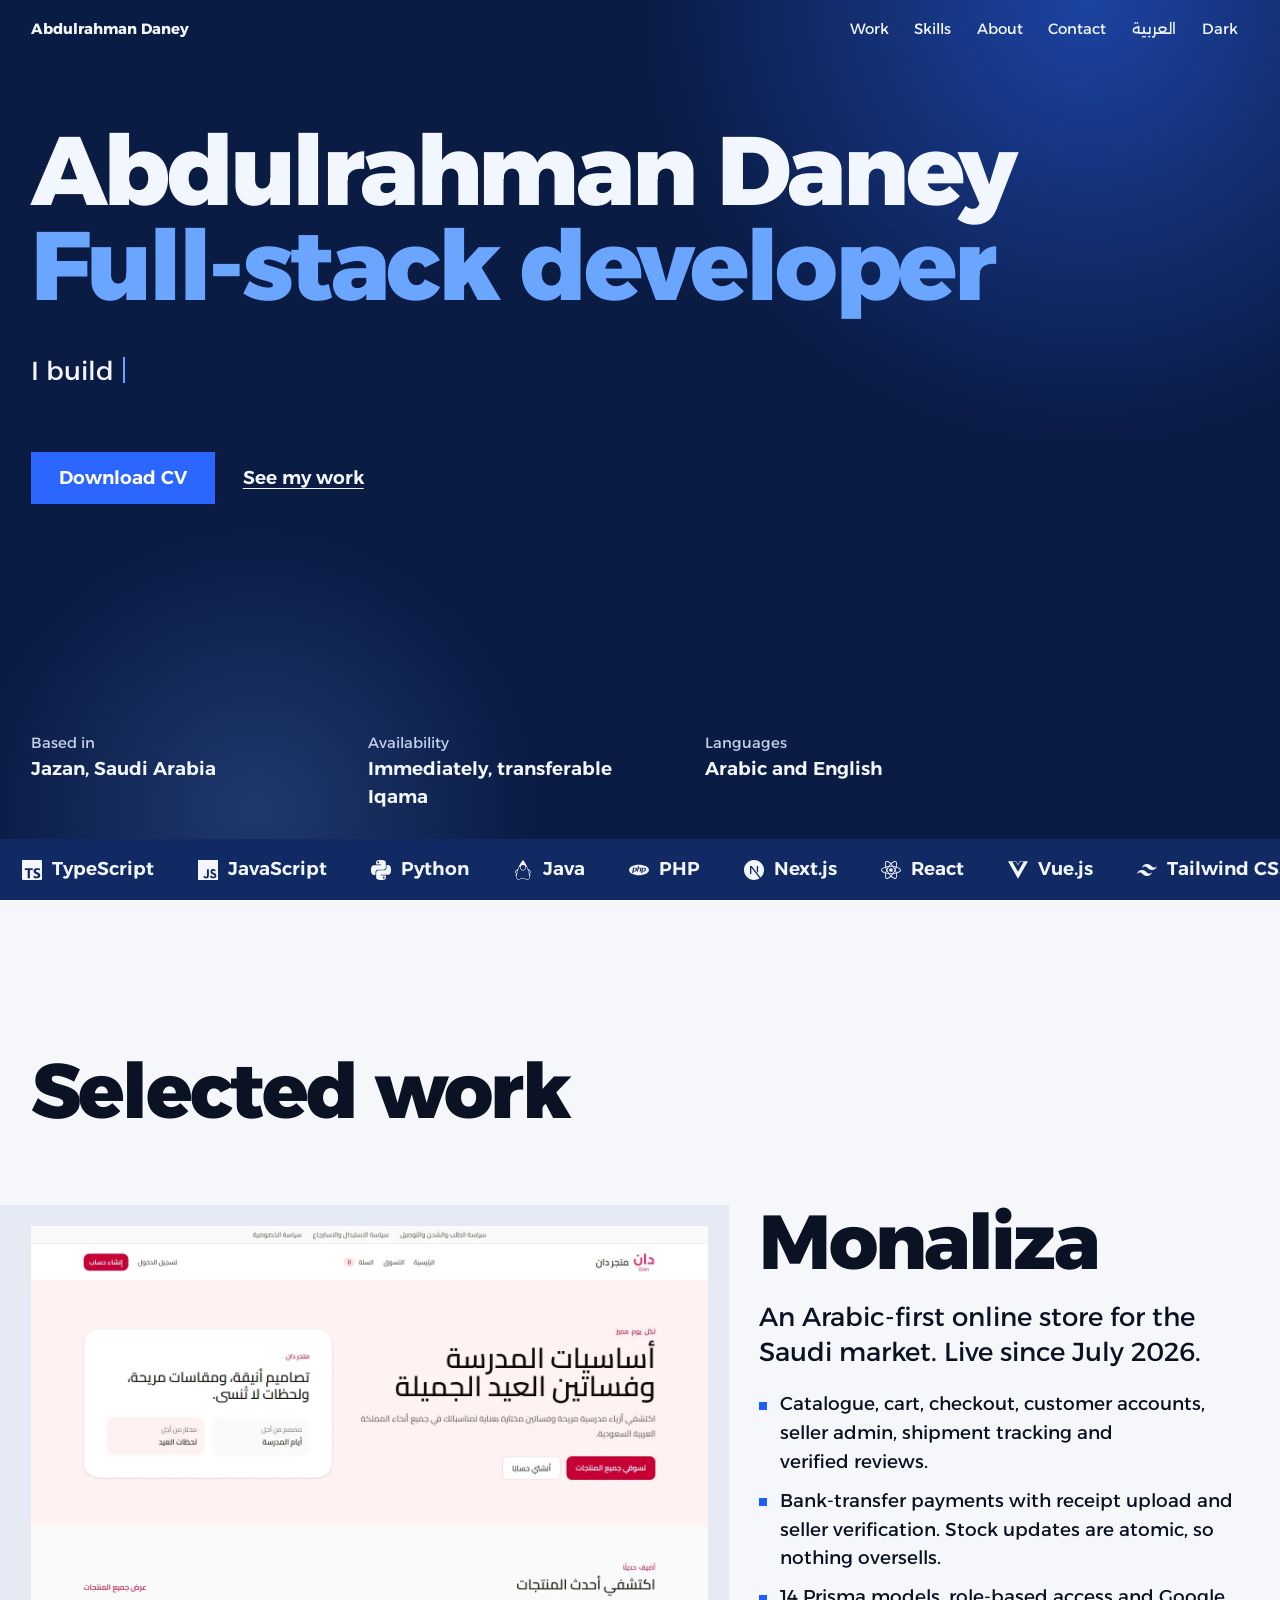
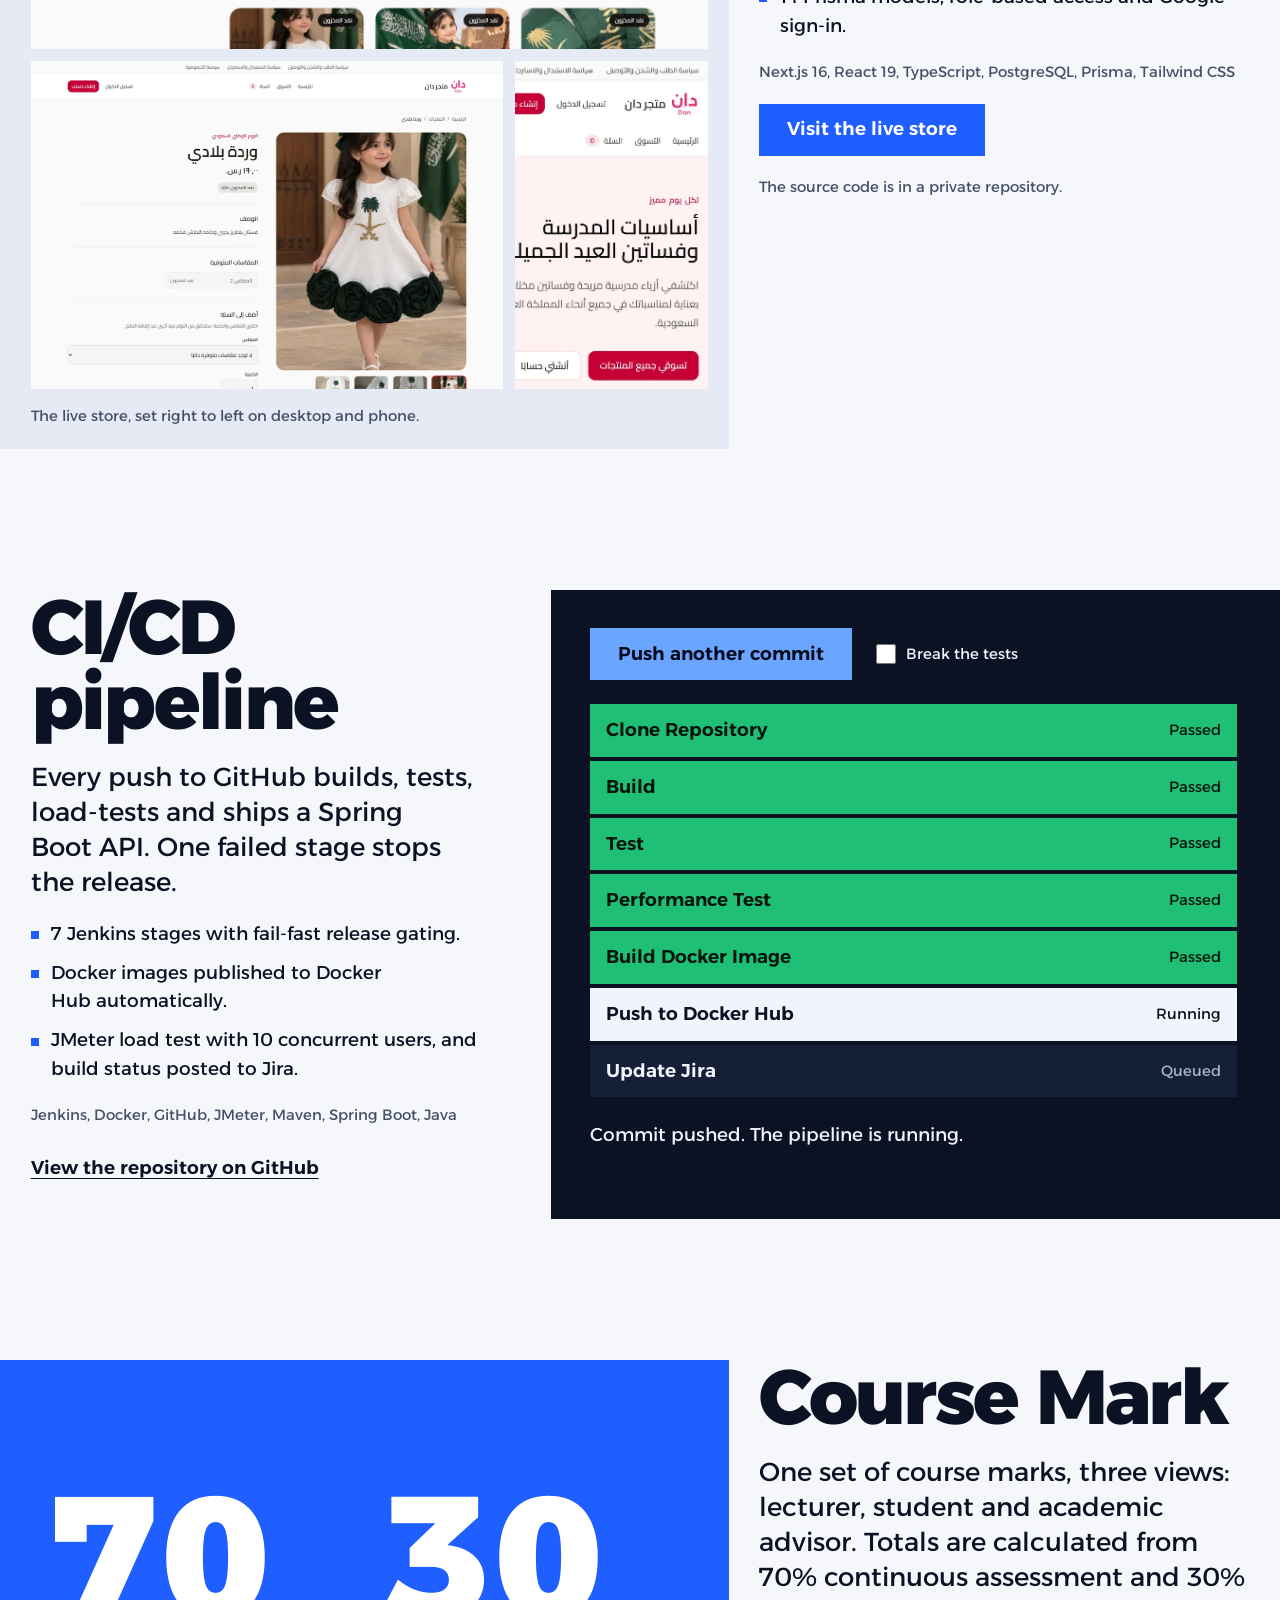
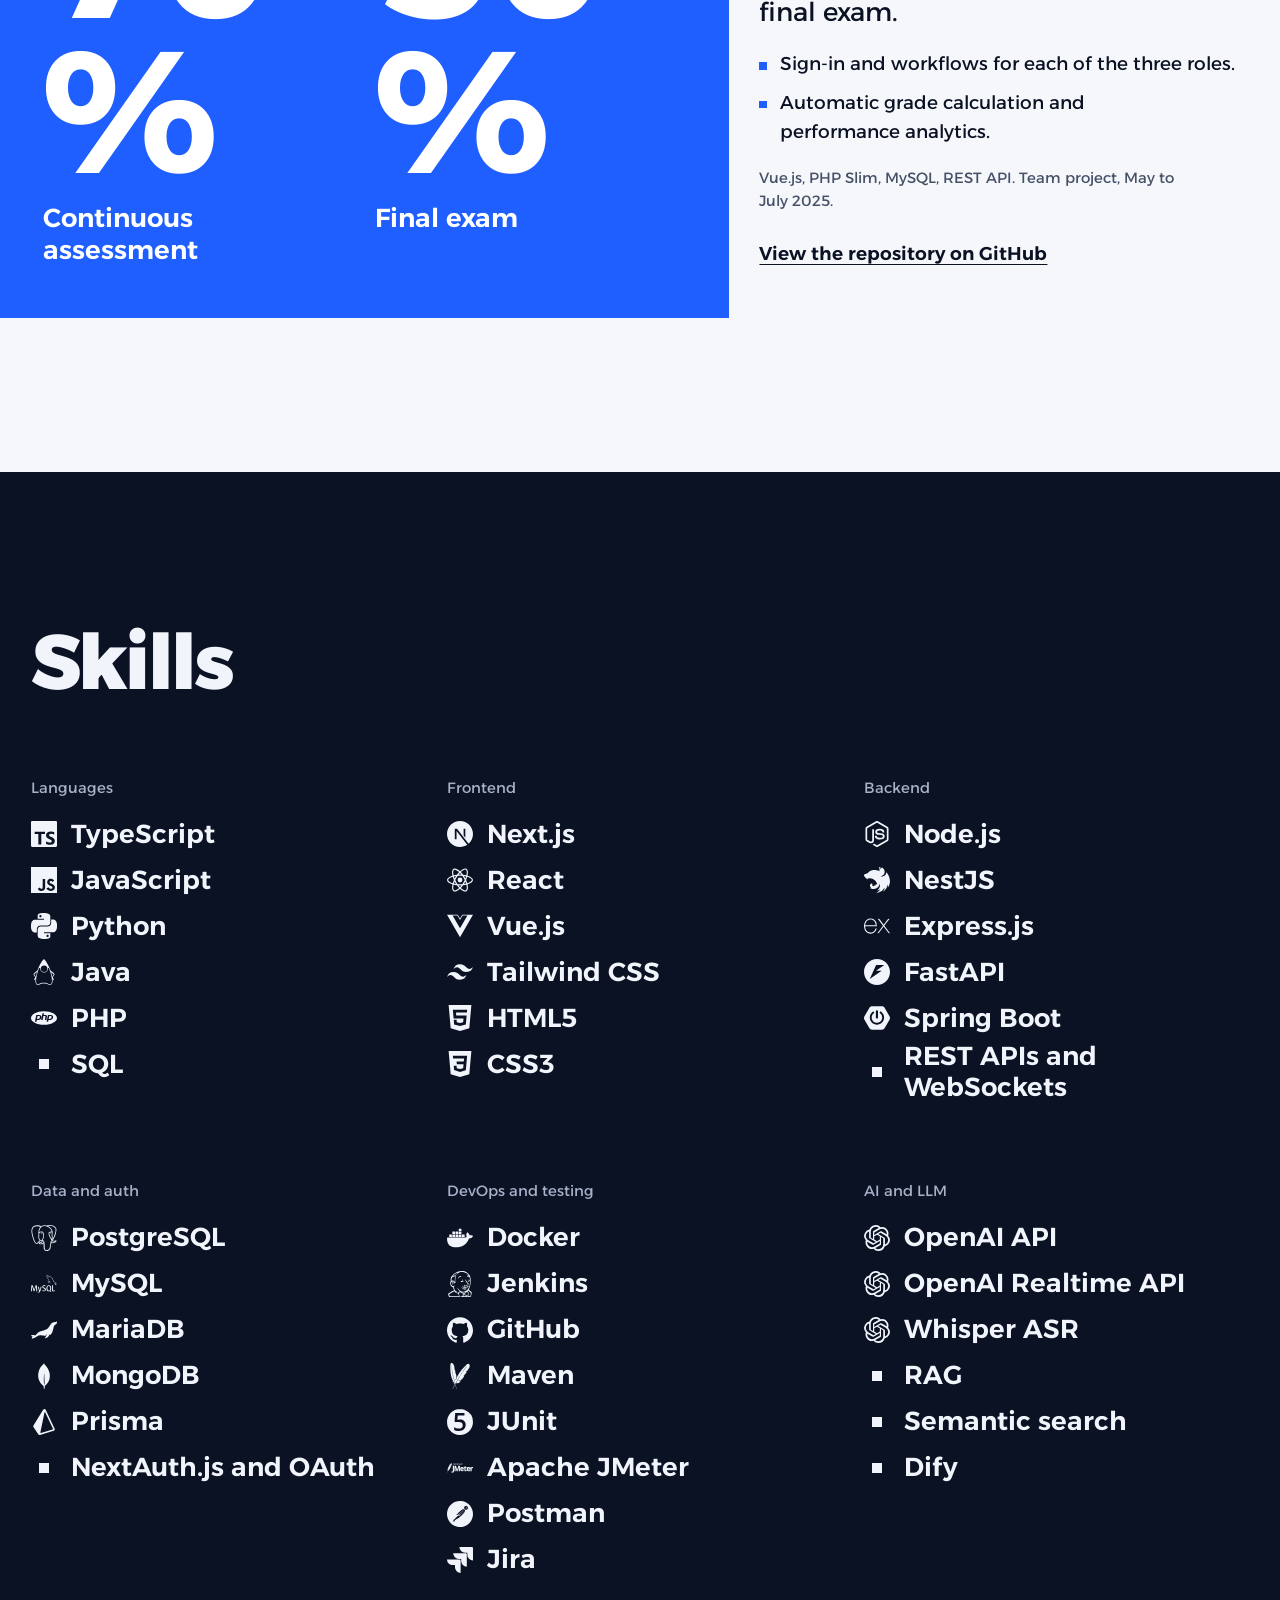
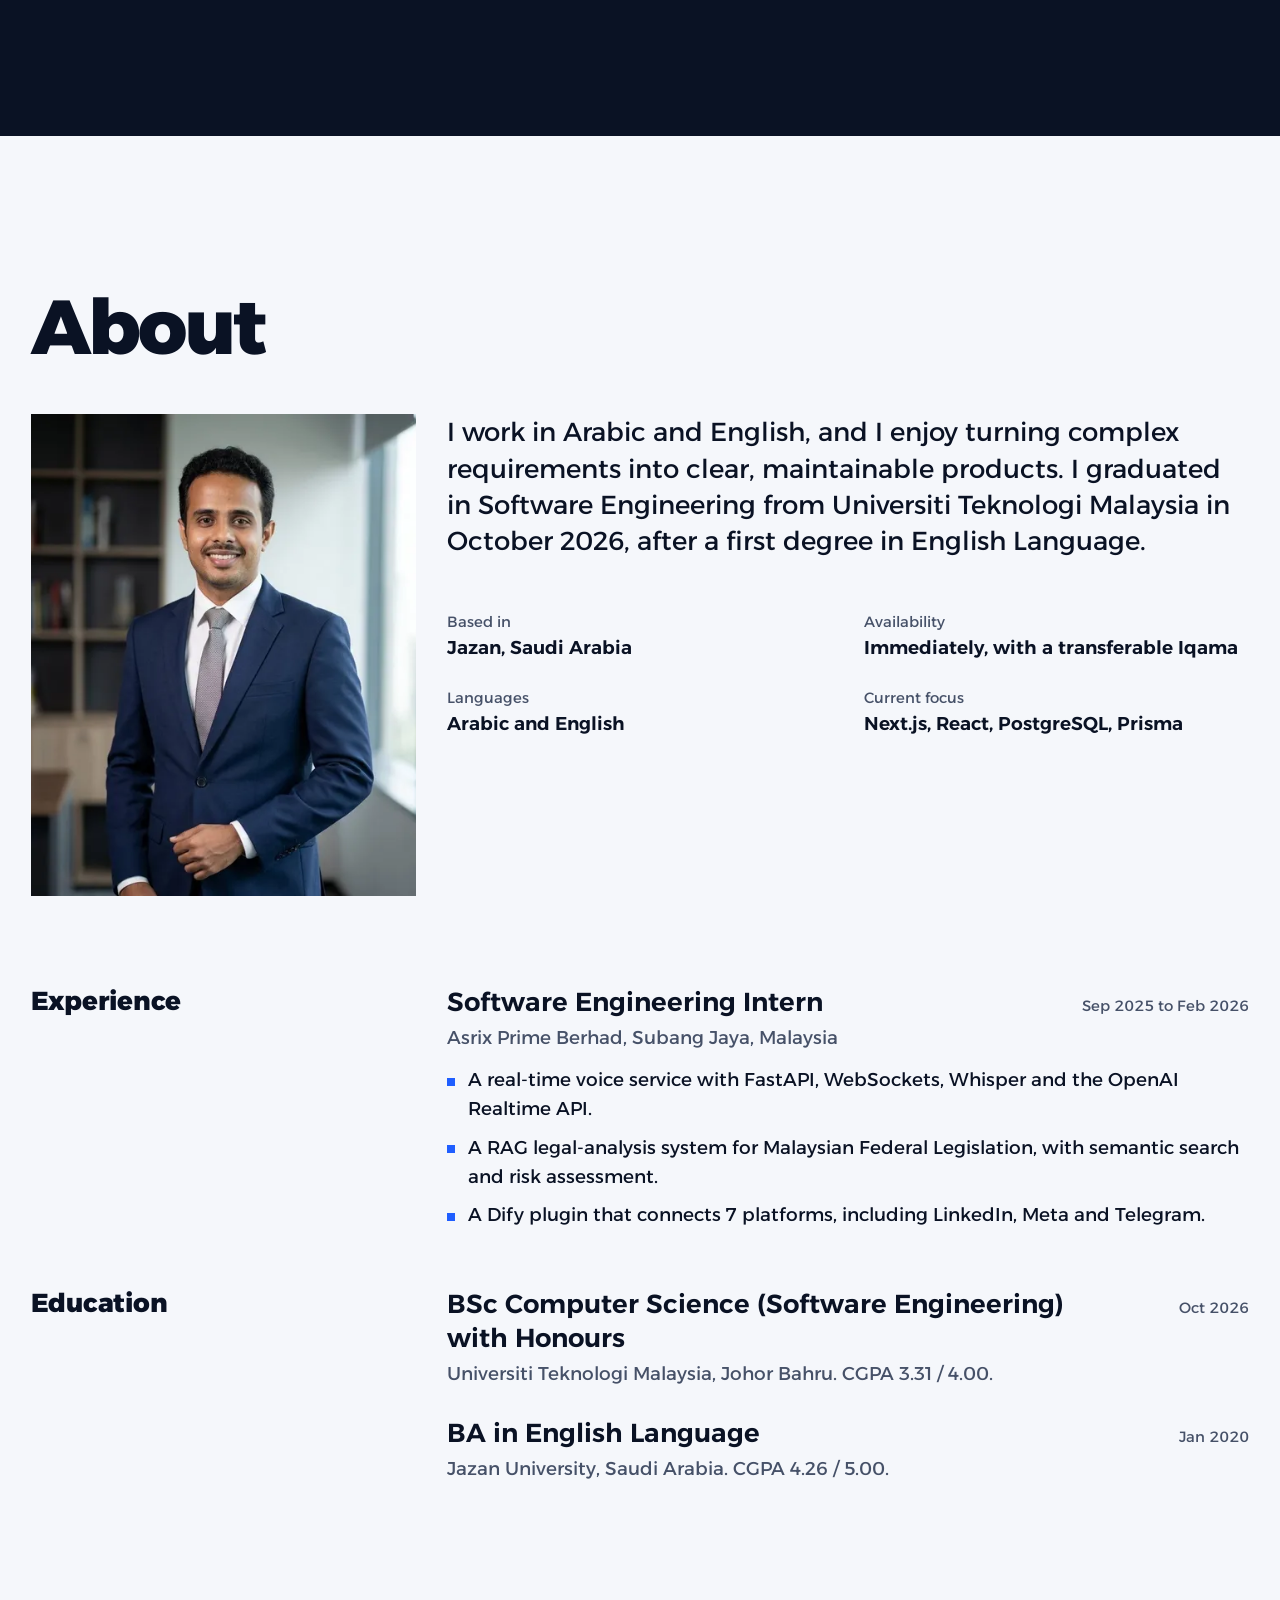
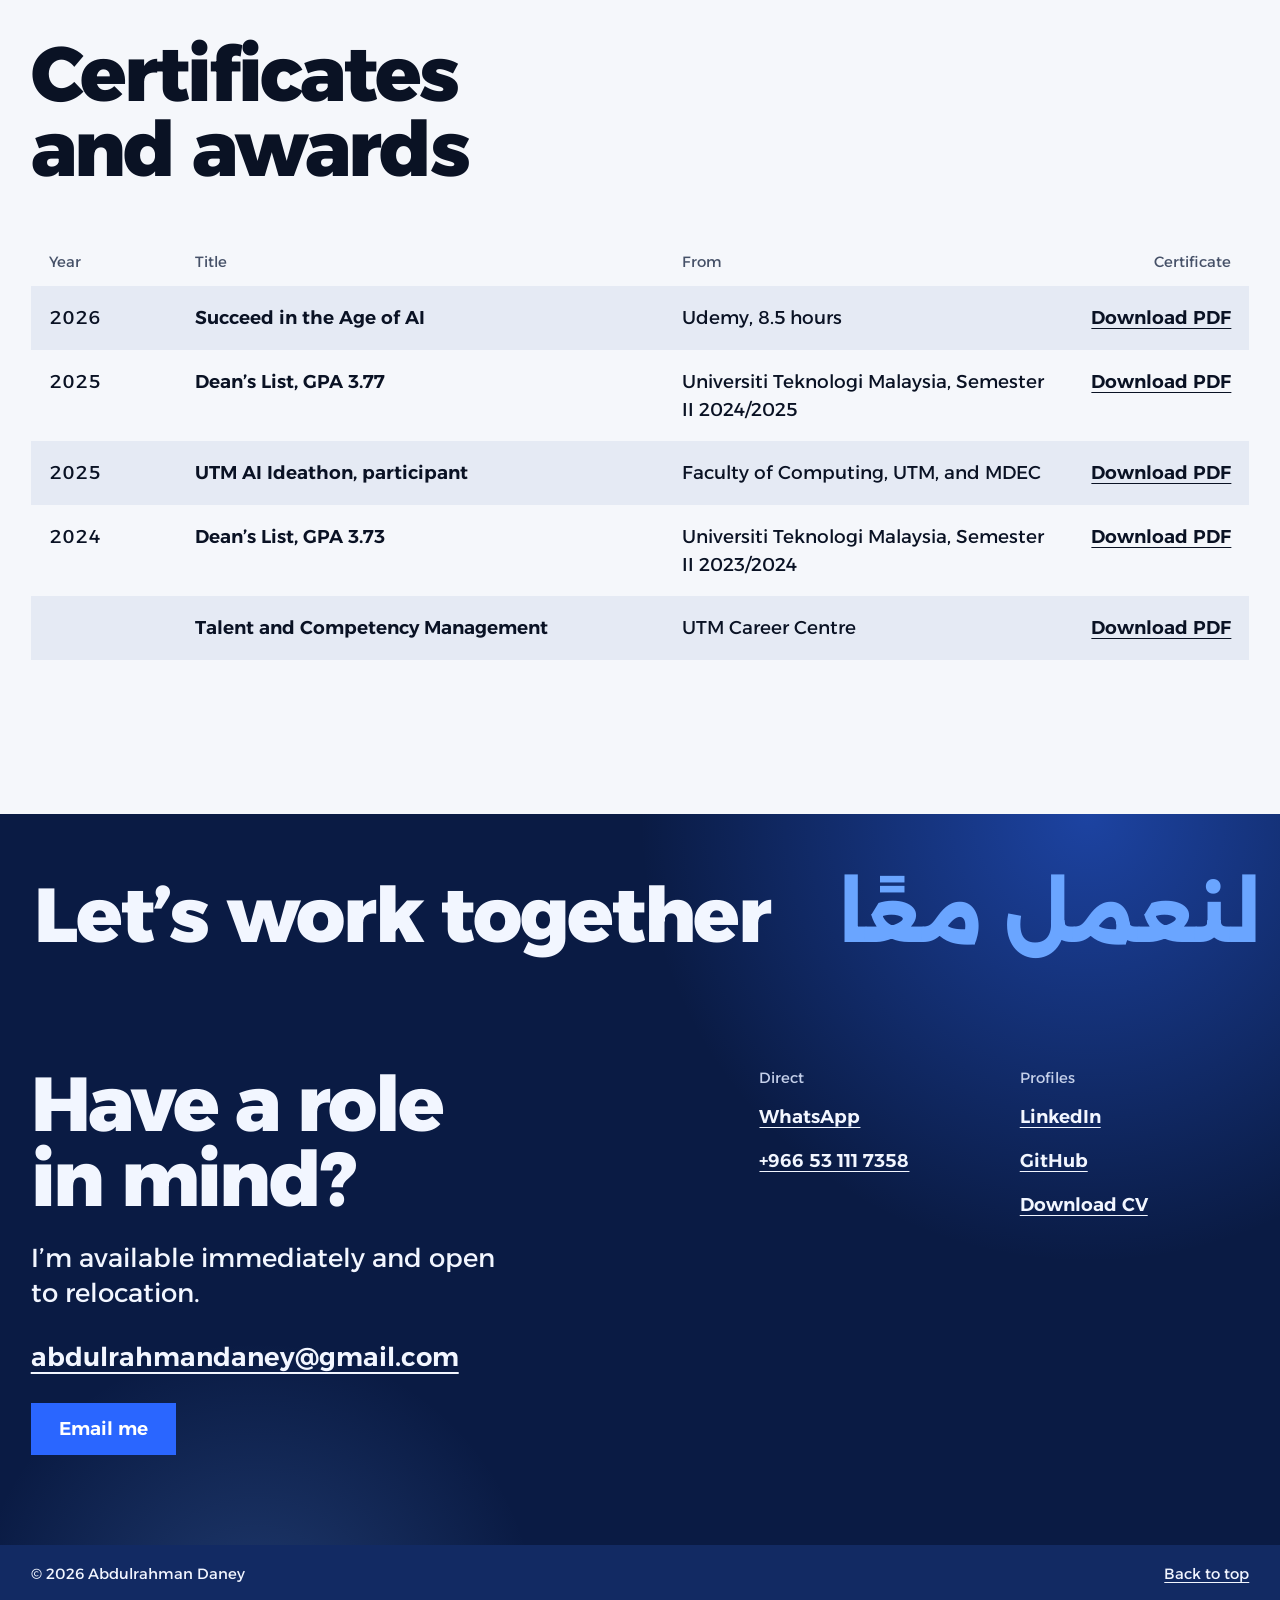
==== commit 93072f88: "Switch to navy and blue, tidy the hero and footer, add more motion Replace the green fields with nav" ====
--- a/index.html
+++ b/index.html
@@ -5,7 +5,7 @@
     <meta name="viewport" content="width=device-width, initial-scale=1" />
     <title>Abdulrahman Daney | Full-Stack Developer</title>
     <meta name="description" content="Abdulrahman Daney is a full-stack developer in Saudi Arabia building Arabic-first web applications, AI-enabled systems and automated delivery pipelines." />
-    <meta name="theme-color" content="#0a7548" />
+    <meta name="theme-color" content="#0a1b44" />
     <link rel="canonical" href="https://abdulrahman-daney.github.io/" />
     <link rel="alternate" hreflang="en" href="https://abdulrahman-daney.github.io/" />
     <link rel="alternate" hreflang="ar" href="https://abdulrahman-daney.github.io/ar/" />
@@ -32,6 +32,8 @@
   <body>
     <a class="skip" href="#main">Skip to content</a>
 
+    <div class="progress" aria-hidden="true"></div>
+
     <header class="bar">
       <a class="bar-name" href="#top" translate="no">Abdulrahman Daney</a>
       <nav class="bar-nav" aria-label="Sections">
@@ -45,21 +47,25 @@
     </header>
 
     <main id="main">
-      <section id="top" class="chapter chapter-green hero">
+      <section id="top" class="chapter chapter-navy hero">
         <h1><span class="l1">Abdulrahman <b>Daney</b></span><span class="l2">Full-stack developer</span></h1>
         <p class="role-phone">Full-stack developer</p>
         <div class="hero-say">
-          <p>I build Arabic-first web applications, from the interface to the database to the deploy.</p>
+          <p class="hero-line">
+            <span class="sr-only">I build Arabic-first web applications, the APIs and databases behind them, and the pipelines that ship them.</span>
+            <span aria-hidden="true">I build <span class="typed" data-phrases='["Arabic-first web applications.","the APIs and databases behind them.","pipelines that ship them.","AI voice and search systems."]'>Arabic-first web applications.</span></span>
+          </p>
           <div class="hero-actions">
             <a class="action" href="documents/Abdulrahman_Daney_Full_Stack_Developer_CV.pdf" download>Download CV</a>
             <a class="text-link" href="#work">See my work</a>
           </div>
         </div>
-        <a class="mirror" href="ar/" hreflang="ar" lang="ar" dir="rtl" data-lang-switch>
-          <span class="mirror-name">عبدالرحمن دانعي</span>
-          <span class="mirror-go">اقرأ الصفحة بالعربية</span>
-        </a>
-        <p class="facts">Jazan, Saudi Arabia. Available immediately, with a transferable Iqama. Open to relocation.</p>
+        <dl class="hero-facts">
+          <div><dt>Based in</dt><dd>Jazan, Saudi Arabia</dd></div>
+          <div><dt>Availability</dt><dd>Immediately, transferable Iqama</dd></div>
+          <div><dt>Languages</dt><dd>Arabic and English</dd></div>
+        </dl>
+        <div class="ticker" aria-hidden="true"><ul class="ticker-track"></ul></div>
       </section>
 
       <section id="work" class="chapter work" aria-labelledby="work-h">
@@ -275,24 +281,35 @@
       </section>
     </main>
 
-    <footer id="contact" class="chapter chapter-green close" aria-labelledby="contact-h">
-      <div class="close-invite" data-rise-group>
-        <h2 id="contact-h">Have a role in mind?</h2>
-        <a class="close-mail ltr" href="mailto:abdulrahmandaney@gmail.com" translate="no">abdulrahmandaney@gmail.com</a>
-        <a class="action" href="mailto:abdulrahmandaney@gmail.com?subject=A%20role%20for%20you">Email me</a>
+    <footer id="contact" class="chapter chapter-navy close" aria-labelledby="contact-h">
+      <div class="banner" aria-hidden="true">
+        <div class="banner-track"><span>Let’s work together</span><span lang="ar" dir="rtl">لنعمل معًا</span><span>Let’s work together</span><span lang="ar" dir="rtl">لنعمل معًا</span></div>
       </div>
-      <nav class="link-list" aria-label="Contact" data-rise-group>
-        <a href="https://wa.me/966531117358" rel="noopener">WhatsApp</a>
-        <a href="tel:+966531117358">Call <span class="ltr">&nbsp;+966 53 111 7358</span></a>
-        <a href="https://www.linkedin.com/in/abdulrahman-daney-3bb663234/" rel="noopener">LinkedIn</a>
-        <a href="https://github.com/Abdulrahman-Daney" rel="noopener">GitHub</a>
-        <a href="documents/Abdulrahman_Daney_Full_Stack_Developer_CV.pdf" download>Download CV</a>
-      </nav>
+      <div class="close-grid">
+        <div class="close-invite" data-rise-group>
+          <h2 id="contact-h">Have a role in mind?</h2>
+          <p>I’m available immediately and open to relocation.</p>
+          <a class="close-mail ltr" href="mailto:abdulrahmandaney@gmail.com" translate="no">abdulrahmandaney@gmail.com</a>
+          <a class="action" href="mailto:abdulrahmandaney@gmail.com?subject=A%20role%20for%20you">Email me</a>
+        </div>
+        <div class="close-links" data-rise-group>
+          <nav class="link-list" aria-labelledby="direct-h">
+            <h3 id="direct-h">Direct</h3>
+            <a href="https://wa.me/966531117358" rel="noopener">WhatsApp</a>
+            <a href="tel:+966531117358"><span class="ltr">+966 53 111 7358</span></a>
+          </nav>
+          <nav class="link-list" aria-labelledby="profiles-h">
+            <h3 id="profiles-h">Profiles</h3>
+            <a href="https://www.linkedin.com/in/abdulrahman-daney-3bb663234/" rel="noopener">LinkedIn</a>
+            <a href="https://github.com/Abdulrahman-Daney" rel="noopener">GitHub</a>
+            <a href="documents/Abdulrahman_Daney_Full_Stack_Developer_CV.pdf" download>Download CV</a>
+          </nav>
+        </div>
+      </div>
       <div class="credits">
         <p>© 2026 Abdulrahman Daney</p>
         <a href="#top">Back to top</a>
       </div>
-      <p class="close-name" aria-hidden="true" translate="no">Abdulrahman Daney</p>
     </footer>
   </body>
 </html>
--- a/assets/css/site.css
+++ b/assets/css/site.css
@@ -7,20 +7,18 @@
 /* Light theme */
 :root {
   color-scheme: light;
-  --bg: #f4f6f1;
-  --surface: #e4e9e0;
-  --ink: #0a1611;
-  --muted: #46554d;
-  --accent: #0a7a4b;
+  --bg: #f5f7fb;
+  --surface: #e5eaf4;
+  --ink: #0a1224;
+  --muted: #465168;
+  --accent: #1f5eff;
   --accent-ink: #ffffff;
-  --inv-bg: #0a1611;
-  --inv-surface: #15241d;
-  --inv-ink: #f1f5ee;
-  --inv-muted: #a9b9af;
-  --inv-accent: #3be3a0;
-  --inv-accent-ink: #04140c;
-  --pass: #0a7a4b;
-  --fail: #c62f3b;
+  --inv-bg: #0a1224;
+  --inv-surface: #152038;
+  --inv-ink: #f1f4fb;
+  --inv-muted: #a7b2c8;
+  --inv-accent: #6aa5ff;
+  --inv-accent-ink: #04091a;
 
   --step-small: clamp(0.875rem, 0.85rem + 0.1vw, 0.9375rem);
   --step-body: clamp(1.0625rem, 1rem + 0.2vw, 1.1875rem);
@@ -44,38 +42,34 @@
 /* Dark theme: chosen with the switch, or taken from the system when no choice was made */
 :root[data-theme="dark"] {
   color-scheme: dark;
-  --bg: #0a1410;
-  --surface: #14221c;
-  --ink: #f1f5ee;
-  --muted: #a9b9af;
-  --accent: #3be3a0;
-  --accent-ink: #04140c;
-  --inv-bg: #f1f5ee;
-  --inv-surface: #e0e7dc;
-  --inv-ink: #0a1611;
-  --inv-muted: #46554d;
-  --inv-accent: #0a7a4b;
+  --bg: #070c18;
+  --surface: #111a2e;
+  --ink: #f1f4fb;
+  --muted: #a7b2c8;
+  --accent: #6aa5ff;
+  --accent-ink: #04091a;
+  --inv-bg: #f1f4fb;
+  --inv-surface: #dfe5f1;
+  --inv-ink: #0a1224;
+  --inv-muted: #465168;
+  --inv-accent: #1f5eff;
   --inv-accent-ink: #ffffff;
-  --pass: #3be3a0;
-  --fail: #ff7b85;
 }
 @media (prefers-color-scheme: dark) {
   :root:not([data-theme="light"]) {
     color-scheme: dark;
-    --bg: #0a1410;
-    --surface: #14221c;
-    --ink: #f1f5ee;
-    --muted: #a9b9af;
-    --accent: #3be3a0;
-    --accent-ink: #04140c;
-    --inv-bg: #f1f5ee;
-    --inv-surface: #e0e7dc;
-    --inv-ink: #0a1611;
-    --inv-muted: #46554d;
-    --inv-accent: #0a7a4b;
+    --bg: #070c18;
+    --surface: #111a2e;
+    --ink: #f1f4fb;
+    --muted: #a7b2c8;
+    --accent: #6aa5ff;
+    --accent-ink: #04091a;
+    --inv-bg: #f1f4fb;
+    --inv-surface: #dfe5f1;
+    --inv-ink: #0a1224;
+    --inv-muted: #465168;
+    --inv-accent: #1f5eff;
     --inv-accent-ink: #ffffff;
-    --pass: #3be3a0;
-    --fail: #ff7b85;
   }
 }
 
@@ -114,14 +108,14 @@
 
 /* Chapters: each is one full field of colour */
 .chapter { background: var(--bg); color: var(--ink); padding-inline: var(--edge); }
-.chapter-green {
-  --bg: #0a7548;
-  --surface: #096a41;
-  --ink: #effcf2;
-  --muted: #d3f3df;
-  --deep: #03130b;
-  --accent: #03130b;
-  --accent-ink: #effcf2;
+.chapter-navy {
+  --bg: #0a1b44;
+  --surface: #122a63;
+  --ink: #f2f6ff;
+  --muted: #c5d0ea;
+  --deep: #6aa5ff;
+  --accent: #2a66ff;
+  --accent-ink: #ffffff;
 }
 .chapter-inverse {
   --bg: var(--inv-bg);
@@ -138,8 +132,8 @@
   inset-inline-start: 8px;
   z-index: 30;
   padding: 10px 16px;
-  background: #03130b;
-  color: #effcf2;
+  background: #04091a;
+  color: #f2f6ff;
   transform: translateY(-300%);
 }
 .skip:focus { transform: none; }
@@ -156,10 +150,10 @@
   min-height: var(--bar);
   padding-inline: var(--edge);
   font-size: var(--step-small);
-  color: #effcf2;
+  color: #f2f6ff;
   transition: background-color 300ms linear, color 300ms linear;
 }
-.js .bar { position: fixed; background: var(--bar-bg, #0a7548); color: var(--bar-ink, #effcf2); }
+.js .bar { position: fixed; background: var(--bar-bg, #0a1b44); color: var(--bar-ink, #f2f6ff); }
 .bar a, .bar button { display: inline-flex; align-items: center; min-height: 44px; text-decoration: none; }
 .bar a:hover, .bar button:hover { text-decoration: underline; }
 .bar-name { font-weight: 700; margin-inline-end: auto; }
@@ -187,42 +181,53 @@
 .action:active { transform: translateY(0) scale(0.98); }
 .text-link { display: inline-flex; align-items: center; min-height: 44px; font-weight: 600; }
 .text-link:hover, .link-list a:hover, .cert-table a:hover { color: var(--accent); }
-.chapter-green .text-link:hover { color: inherit; text-decoration-thickness: 0.16em; }
-
-/* Hero: one green field, the name in a pale ink and the job in a dark one */
+.chapter-navy .text-link:hover { color: inherit; text-decoration-thickness: 0.16em; }
+
+/* Hero: a navy field with slow moving light, the name in white and the job in blue */
+.chapter-navy { position: relative; overflow: hidden; isolation: isolate; }
+.chapter-navy::before, .chapter-navy::after {
+  content: "";
+  position: absolute;
+  z-index: -1;
+  inline-size: 70vmax;
+  block-size: 70vmax;
+  border-radius: 50%;
+  pointer-events: none;
+}
+.chapter-navy::before { inset-block-start: -35vmax; inset-inline-end: -20vmax; background: radial-gradient(closest-side, rgba(47, 107, 255, 0.5), rgba(47, 107, 255, 0)); }
+.chapter-navy::after { top: 0; left: 0; inline-size: 44vmax; block-size: 44vmax; margin: -22vmax; background: radial-gradient(closest-side, rgba(106, 165, 255, 0.22), rgba(106, 165, 255, 0)); transform: translate(var(--mx, 20vw), var(--my, 90svh)); transition: transform 500ms var(--ease); }
+
 .hero {
   min-block-size: 100svh;
-  display: grid;
-  grid-template-columns: repeat(12, minmax(0, 1fr));
-  grid-template-rows: auto 1fr auto;
-  column-gap: var(--gap);
-  padding-block: calc(var(--bar) + 7svh) var(--edge);
-}
-.hero h1 { grid-column: 1 / -1; font-size: var(--step-display); view-transition-name: name; }
+  display: flex;
+  flex-direction: column;
+  padding-block: calc(var(--bar) + clamp(24px, 7svh, 72px)) 0;
+}
+.hero h1 { font-size: var(--step-display); view-transition-name: name; }
 .hero h1 span { display: block; white-space: nowrap; }
 .hero h1 b { font-weight: inherit; }
 .hero h1 .l2 { color: var(--deep); }
 .role-phone { display: none; }
-.hero-say { grid-column: 1 / span 6; grid-row: 2; align-self: start; padding-block-start: clamp(28px, 5svh, 48px); display: grid; gap: 28px; justify-items: start; }
-.hero-say p { font-size: var(--step-lead); line-height: 1.35; max-inline-size: 34ch; }
+.hero-say { padding-block-start: clamp(24px, 4.5svh, 44px); display: grid; gap: 28px; justify-items: start; }
+.hero-line { font-size: var(--step-lead); line-height: 1.35; min-block-size: 2.7em; max-inline-size: 30ch; }
+.typed { font-weight: 700; color: var(--deep); }
+.js .typed::after { content: ""; display: inline-block; inline-size: 0.08em; block-size: 1em; margin-inline-start: 0.08em; vertical-align: -0.12em; background: currentColor; }
+.sr-only { position: absolute; inline-size: 1px; block-size: 1px; overflow: hidden; clip-path: inset(50%); white-space: nowrap; }
 .hero-actions { display: flex; flex-wrap: wrap; align-items: center; gap: 12px 28px; }
-.facts { grid-column: 1 / span 6; grid-row: 3; align-self: end; font-size: var(--step-small); max-inline-size: 44ch; }
-.mirror {
-  grid-column: 7 / -1;
-  grid-row: 2 / 4;
-  align-self: end;
-  justify-self: end;
-  display: grid;
-  gap: 4px;
-  text-align: end;
-  text-decoration: none;
-  color: var(--deep);
-}
-.mirror-name { white-space: nowrap; font-size: var(--step-head); font-weight: 700; line-height: 1.3; letter-spacing: 0; transition: transform 300ms var(--ease); }
-.mirror-go { font-size: var(--step-body); font-weight: 600; text-decoration: underline; text-underline-offset: 0.3em; color: var(--ink); }
-.mirror:hover .mirror-name { transform: translateX(-12px); }
-:root[lang="ar"] .mirror-name { font-weight: 800; letter-spacing: -0.035em; line-height: 1.05; }
-:root[lang="ar"] .mirror:hover .mirror-name { transform: translateX(12px); }
+.hero-facts { margin-block-start: auto; padding-block: clamp(32px, 6svh, 64px) clamp(20px, 3svh, 32px); display: grid; grid-template-columns: repeat(3, minmax(0, 1fr)); gap: 16px var(--gap); max-inline-size: 980px; }
+.hero-facts dt { font-size: var(--step-small); color: var(--muted); }
+.hero-facts dd { font-weight: 600; }
+
+/* A strip of the tools, always moving */
+.ticker { margin-inline: calc(var(--edge) * -1); background: var(--surface); overflow: hidden; direction: ltr; }
+.ticker-track { display: flex; inline-size: max-content; }
+.ticker-track li { display: flex; align-items: center; gap: 10px; padding: 16px 22px; font-weight: 600; white-space: nowrap; }
+.ticker-track svg { inline-size: 20px; block-size: 20px; fill: currentColor; flex: none; }
+.ticker-track .dot { display: none; }
+
+/* Reading progress */
+.progress { position: fixed; inset-block-start: 0; inset-inline: 0; z-index: 25; block-size: 3px; background: #6aa5ff; transform: scaleX(0); transform-origin: 0 50%; }
+[dir="rtl"] .progress { transform-origin: 100% 50%; }
 
 /* Work: one project per block, a large picture beside a small cluster of text */
 .work { padding-block: var(--section); }
@@ -259,7 +264,7 @@
 .pipe-stages .state { font-size: var(--step-small); font-weight: 400; color: var(--inv-muted); font-variant-numeric: tabular-nums; }
 .pipe-stages li[data-state="running"] { background: var(--inv-ink); color: var(--inv-bg); }
 .pipe-stages li[data-state="running"] .state { color: inherit; }
-.pipe-stages li[data-state="passed"] { background: var(--inv-accent); color: var(--inv-accent-ink); }
+.pipe-stages li[data-state="passed"] { background: #1fbf75; color: #04140c; }
 .pipe-stages li[data-state="passed"] .state { color: inherit; }
 .pipe-stages li[data-state="failed"] { background: #c62f3b; color: #ffffff; }
 .pipe-stages li[data-state="failed"] .state { color: inherit; }
@@ -317,17 +322,21 @@
 .cert-table .get { text-align: end; white-space: nowrap; }
 .cert-table a { font-weight: 600; display: inline-flex; align-items: center; min-height: 32px; }
 
-/* Close: an invitation over the name, cut by the bottom edge */
-.close { position: relative; overflow: hidden; display: grid; grid-template-columns: repeat(12, minmax(0, 1fr)); column-gap: var(--gap); row-gap: clamp(40px, 6vw, 72px); padding-block: clamp(72px, 9vw, 140px) 0; }
-.close-invite { grid-column: 1 / span 8; display: grid; gap: 28px; justify-items: start; }
+/* Close: a moving invitation, then contact in tidy columns */
+.close { padding-block: 0; }
+.banner { margin-inline: calc(var(--edge) * -1); overflow: hidden; direction: ltr; padding-block: clamp(28px, 4vw, 56px); }
+.banner-track { display: flex; inline-size: max-content; }
+.banner-track span { font-size: var(--step-head); font-weight: 800; line-height: 1.3; letter-spacing: -0.03em; white-space: nowrap; padding-inline: 0.45em; }
+.banner-track span:nth-child(even) { color: var(--deep); letter-spacing: 0; }
+.close-grid { display: grid; grid-template-columns: repeat(12, minmax(0, 1fr)); gap: 48px var(--gap); padding-block: clamp(24px, 4vw, 56px) clamp(56px, 7vw, 104px); }
+.close-invite { grid-column: 1 / span 7; display: grid; gap: 24px; justify-items: start; }
+.close-invite p { font-size: var(--step-lead); line-height: 1.35; max-inline-size: 30ch; }
 .close-mail { font-size: var(--step-lead); font-weight: 600; display: inline-flex; align-items: center; min-height: 44px; max-inline-size: 100%; }
-.link-list { grid-column: 10 / -1; display: grid; align-content: start; font-weight: 600; }
-.link-list a { display: inline-flex; align-items: center; min-height: 44px; }
-.credits { grid-column: 1 / -1; display: flex; flex-wrap: wrap; justify-content: space-between; gap: 4px 24px; font-size: var(--step-small); color: var(--muted); }
+.close-links { grid-column: 8 / -1; display: grid; grid-template-columns: repeat(2, minmax(0, 1fr)); gap: 32px var(--gap); align-content: start; }
+.link-list h3 { font-size: var(--step-small); font-weight: 400; letter-spacing: 0; line-height: 1.5; color: var(--muted); margin-block-end: 6px; }
+.link-list a { display: flex; align-items: center; min-height: 44px; font-weight: 600; inline-size: fit-content; }
+.credits { margin-inline: calc(var(--edge) * -1); padding: 8px var(--edge); background: var(--surface); display: flex; flex-wrap: wrap; align-items: center; justify-content: space-between; gap: 4px 24px; font-size: var(--step-small); }
 .credits a { display: inline-flex; align-items: center; min-height: 44px; }
-.credits p { align-self: center; }
-.close-name { grid-column: 1 / -1; font-size: clamp(5rem, 21vw, 26rem); font-weight: 800; line-height: 0.8; letter-spacing: -0.05em; white-space: nowrap; color: var(--deep); margin-block-end: -0.17em; user-select: none; }
-:root[lang="ar"] .close-name { letter-spacing: 0; line-height: 1.1; margin-block-end: -0.34em; font-size: clamp(5rem, 24vw, 30rem); }
 
 /* 404 */
 .lost { min-height: 100svh; display: grid; align-content: center; justify-items: start; gap: 24px; }
@@ -336,11 +345,8 @@
 
 /* Tablet and phone: one column */
 @media (max-width: 899.98px) {
-  .hero { grid-template-rows: auto auto 1fr auto; min-block-size: min(100svh, 780px); padding-block-start: calc(var(--bar) + 40px); row-gap: 0; }
-  .hero-say, .facts, .mirror { grid-column: 1 / -1; }
-  .hero-say { grid-row: 2; }
-  .mirror { grid-row: 3; align-self: end; padding-block: 40px 20px; }
-  .facts { grid-row: 4; }
+  .hero { min-block-size: min(100svh, 820px); }
+  .close-invite, .close-links { grid-column: 1 / -1; }
   .project-visual, .project.flip .project-visual { grid-column: 1 / -1; grid-row: auto; margin-inline: calc(var(--edge) * -1); }
   .project-text, .project.flip .project-text { grid-column: 1 / -1; grid-row: auto; position: static; }
   .shots, .pipe, .marks { padding-inline: var(--edge); }
@@ -349,24 +355,20 @@
   .about-portrait { grid-column: 1 / span 5; }
   .about-main { grid-column: 6 / -1; }
   .record > h3, .record-body { grid-column: 1 / -1; }
-  .close-invite { grid-column: 1 / -1; }
-  .link-list { grid-column: 1 / -1; display: flex; flex-wrap: wrap; gap: 0 24px; }
 }
 
 @media (max-width: 599.98px) {
+  .hero-facts { grid-template-columns: minmax(0, 1fr) minmax(0, 1fr); }
+  .hero-say { padding-block-start: 12px; gap: 20px; }
+  .hero-line { min-block-size: 4.05em; }
   :root { --step-display: 13.2vw; }
   .bar .bar-name { display: none; }
   .bar { gap: 14px; justify-content: space-between; }
   .bar-nav { gap: 14px; margin-inline-end: auto; }
-  .mirror-name { font-size: min(var(--step-head), 8.6vw); }
   .hero h1 .l2 { display: none; }
   .hero h1 .l1 { white-space: normal; }
   .hero h1 .l1 b { display: block; font-weight: inherit; color: var(--deep); }
   .role-phone { display: block; grid-column: 1 / -1; font-size: var(--step-lead); font-weight: 700; padding-block-start: 16px; }
-  .hero { grid-template-rows: auto auto auto 1fr auto; }
-  .hero-say { grid-row: 3; padding-block-start: 12px; gap: 20px; }
-  .mirror { grid-row: 4; }
-  .facts { grid-row: 5; }
   .hero-actions .action { flex: 1 1 100%; }
   .shots { grid-template-columns: minmax(0, 1.6fr) minmax(0, 1fr); gap: 8px; }
   .skill-groups { grid-template-columns: minmax(0, 1fr); }
@@ -398,8 +400,21 @@
   .hero h1 .l2, .hero h1 .l1 b { animation: rise 800ms var(--ease) 90ms backwards; }
   .role-phone { animation: rise 800ms var(--ease) 160ms backwards; }
   .hero-say { animation: rise 800ms var(--ease) 220ms backwards; }
-  .mirror { animation: rise 800ms var(--ease) 320ms backwards; }
-  .facts { animation: rise 800ms var(--ease) 400ms backwards; }
+  .hero-facts { animation: rise 800ms var(--ease) 340ms backwards; }
+  .ticker { animation: rise 800ms var(--ease) 440ms backwards; }
+
+  @keyframes blink { 50% { opacity: 0; } }
+  .js .typed::after { animation: blink 900ms steps(1) infinite; }
+  @keyframes drift { to { transform: translate(-14vmax, 12vmax) scale(1.15); } }
+  .chapter-navy::before { animation: drift 14s ease-in-out infinite alternate; }
+  @keyframes roll { to { transform: translateX(-50%); } }
+  .ticker-track.rolling { animation: roll 48s linear infinite; }
+  .banner-track.rolling { animation: roll 30s linear infinite; }
+  .ticker:hover .ticker-track { animation-play-state: paused; }
+  @supports (animation-timeline: scroll()) {
+    @keyframes grow { to { transform: scaleX(1); } }
+    .progress { animation: grow linear both; animation-timeline: scroll(root); }
+  }
 
   @keyframes pulse { 50% { opacity: 0.45; } }
   .pipe-stages li[data-state="running"] .state { animation: pulse 700ms linear infinite; }
@@ -407,10 +422,6 @@
   @supports (animation-timeline: view()) {
     @keyframes settle { from { transform: scale(1.14); } to { transform: none; } }
     .about-portrait img { animation: settle linear both; animation-timeline: view(); animation-range: entry 0% cover 55%; }
-    @keyframes slide-in { from { transform: translateX(-9%); } to { transform: none; } }
-    @keyframes slide-in-rtl { from { transform: translateX(9%); } to { transform: none; } }
-    .close-name { animation: slide-in linear both; animation-timeline: view(); animation-range: entry 0% entry 100%; }
-    [dir="rtl"] .close-name { animation-name: slide-in-rtl; }
   }
 }
 
@@ -419,6 +430,6 @@
 }
 
 @media print {
-  .bar, .skip, .pipe-controls, .mirror { display: none; }
+  .bar, .skip, .pipe-controls, .ticker, .banner, .progress { display: none; }
   .hero { min-block-size: 0; }
 }
